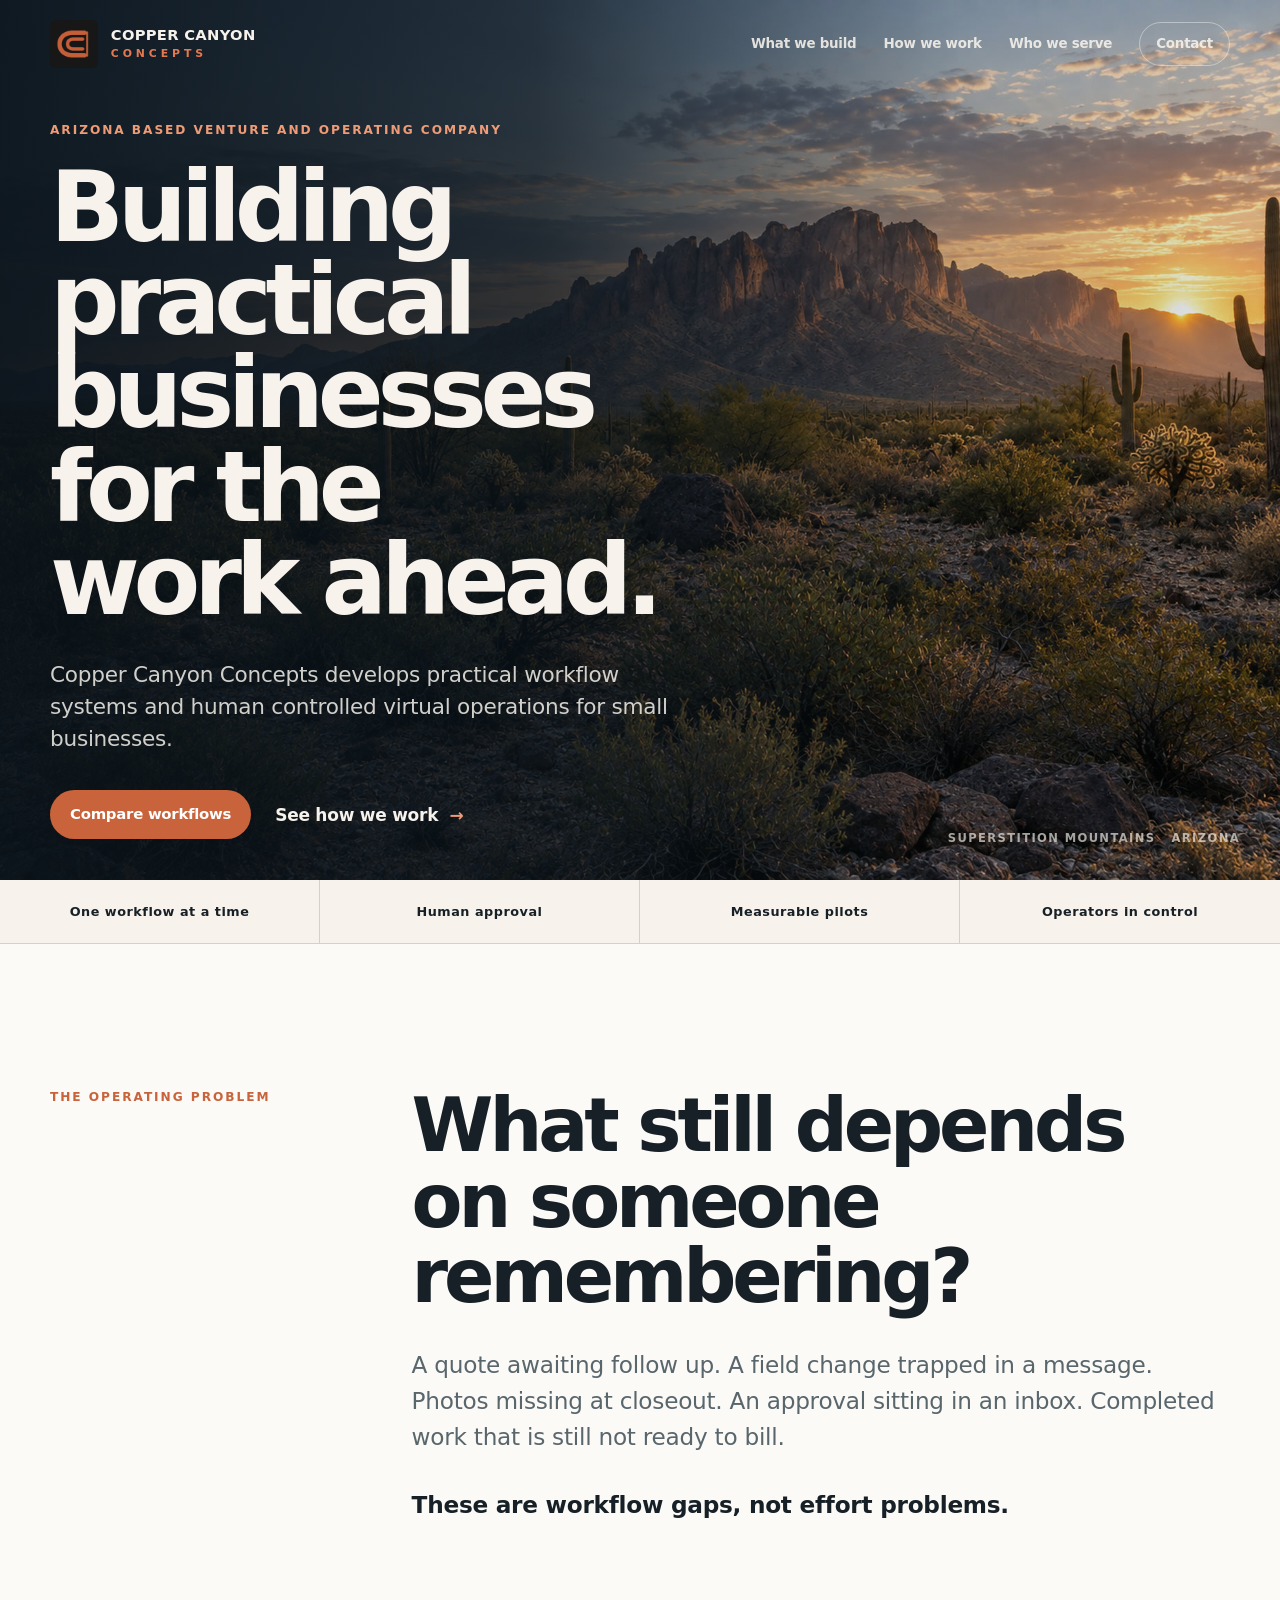
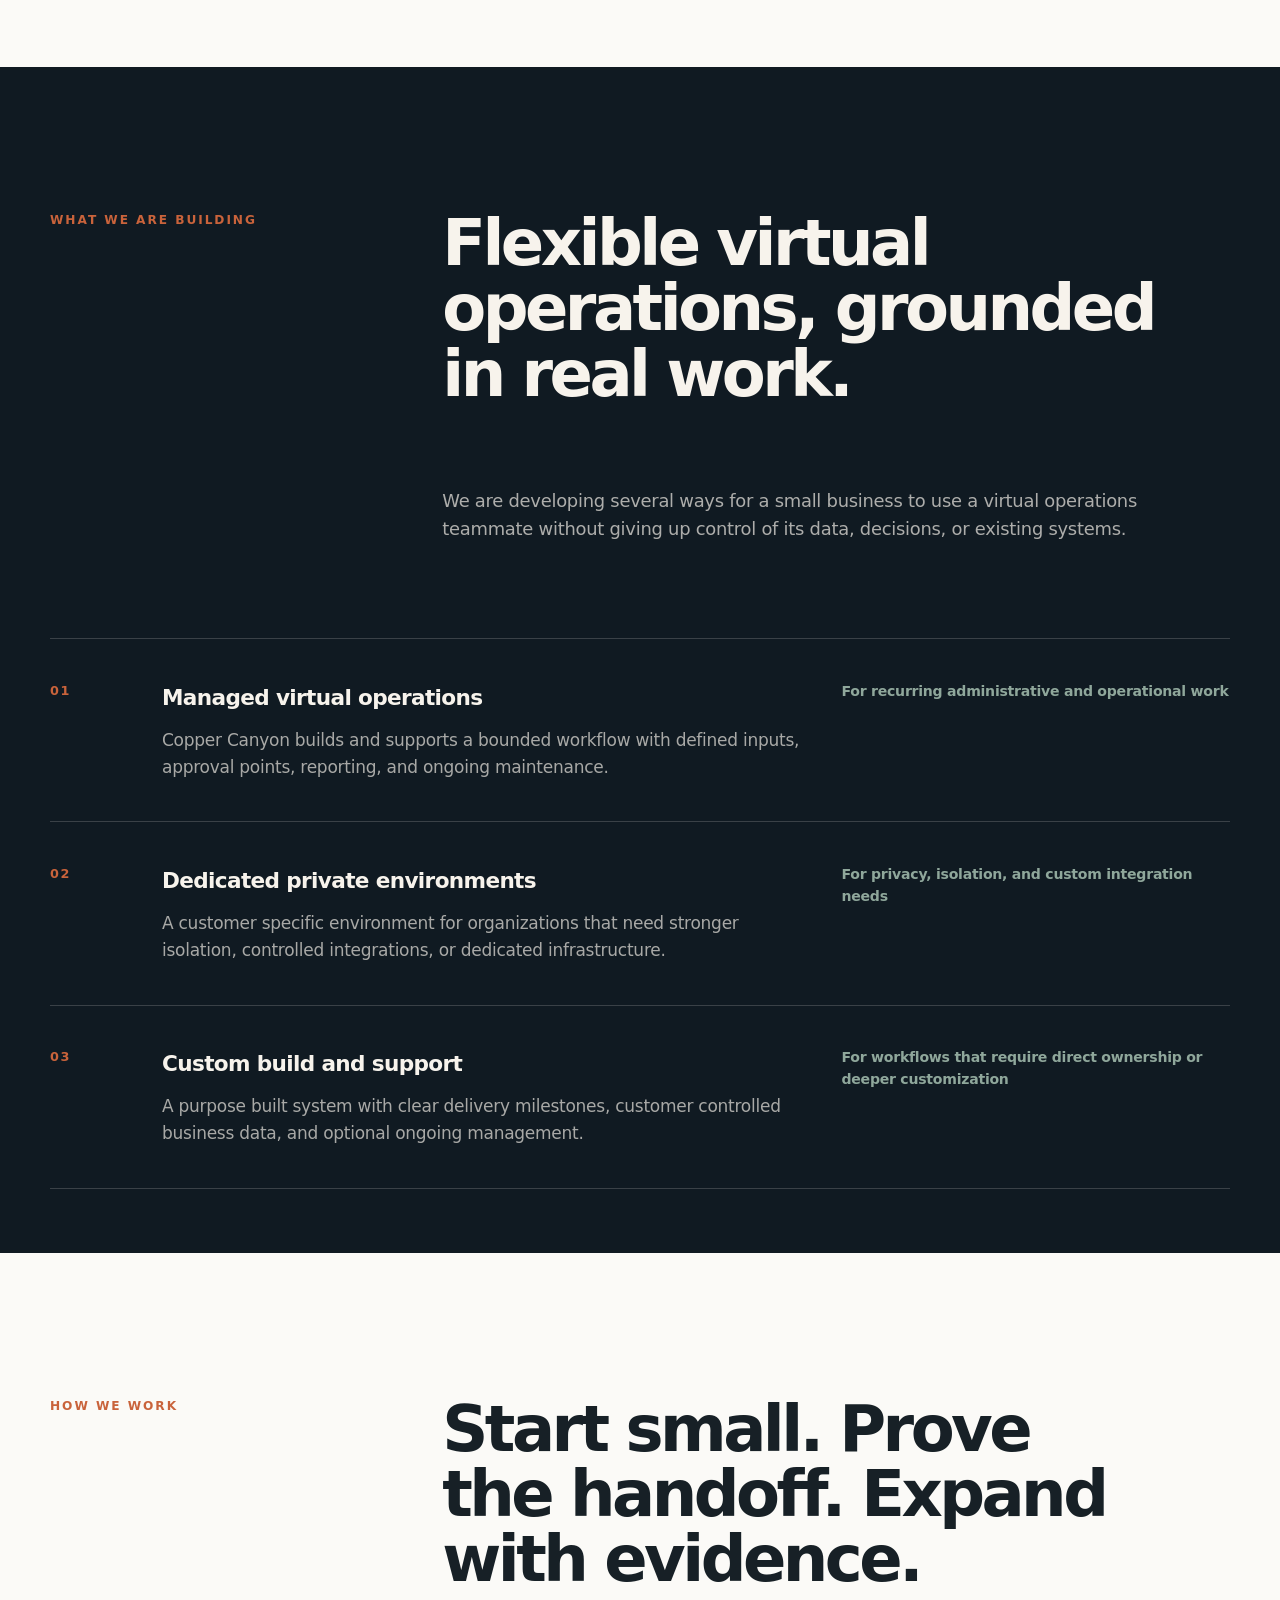
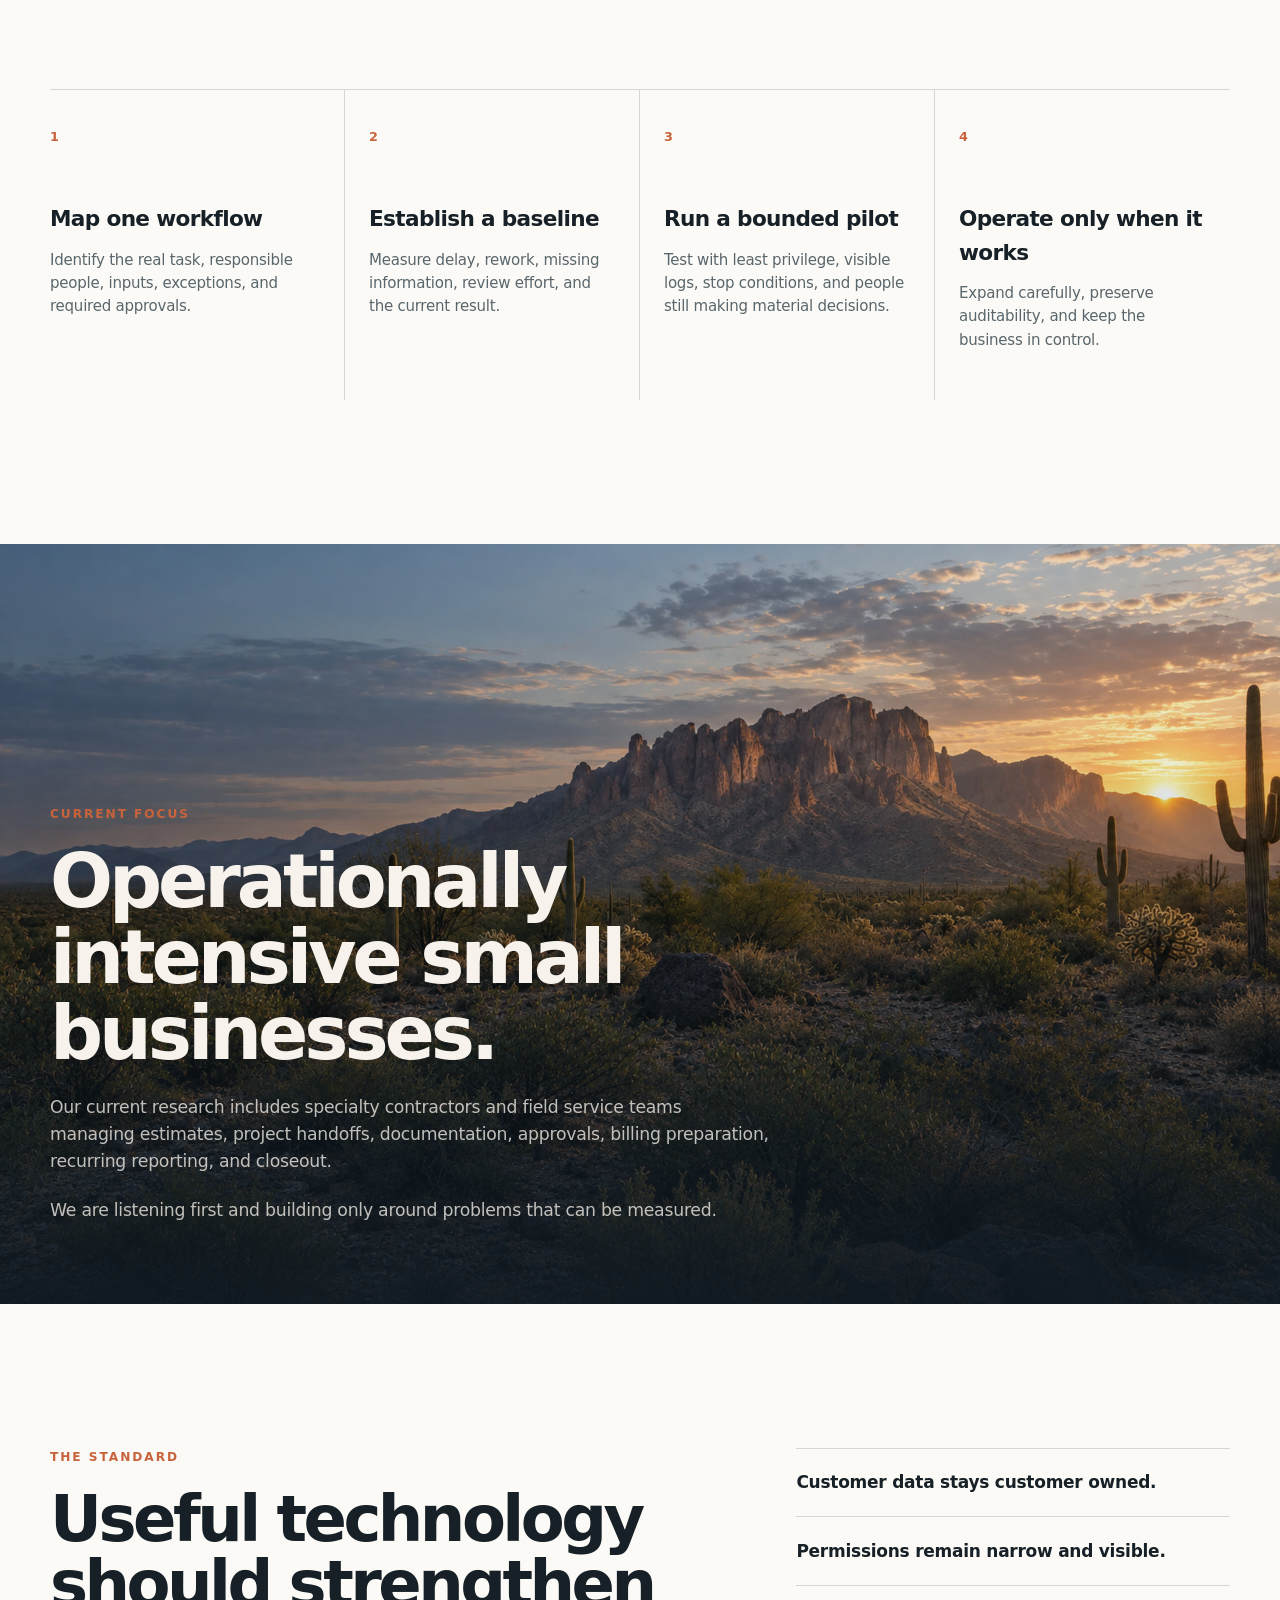
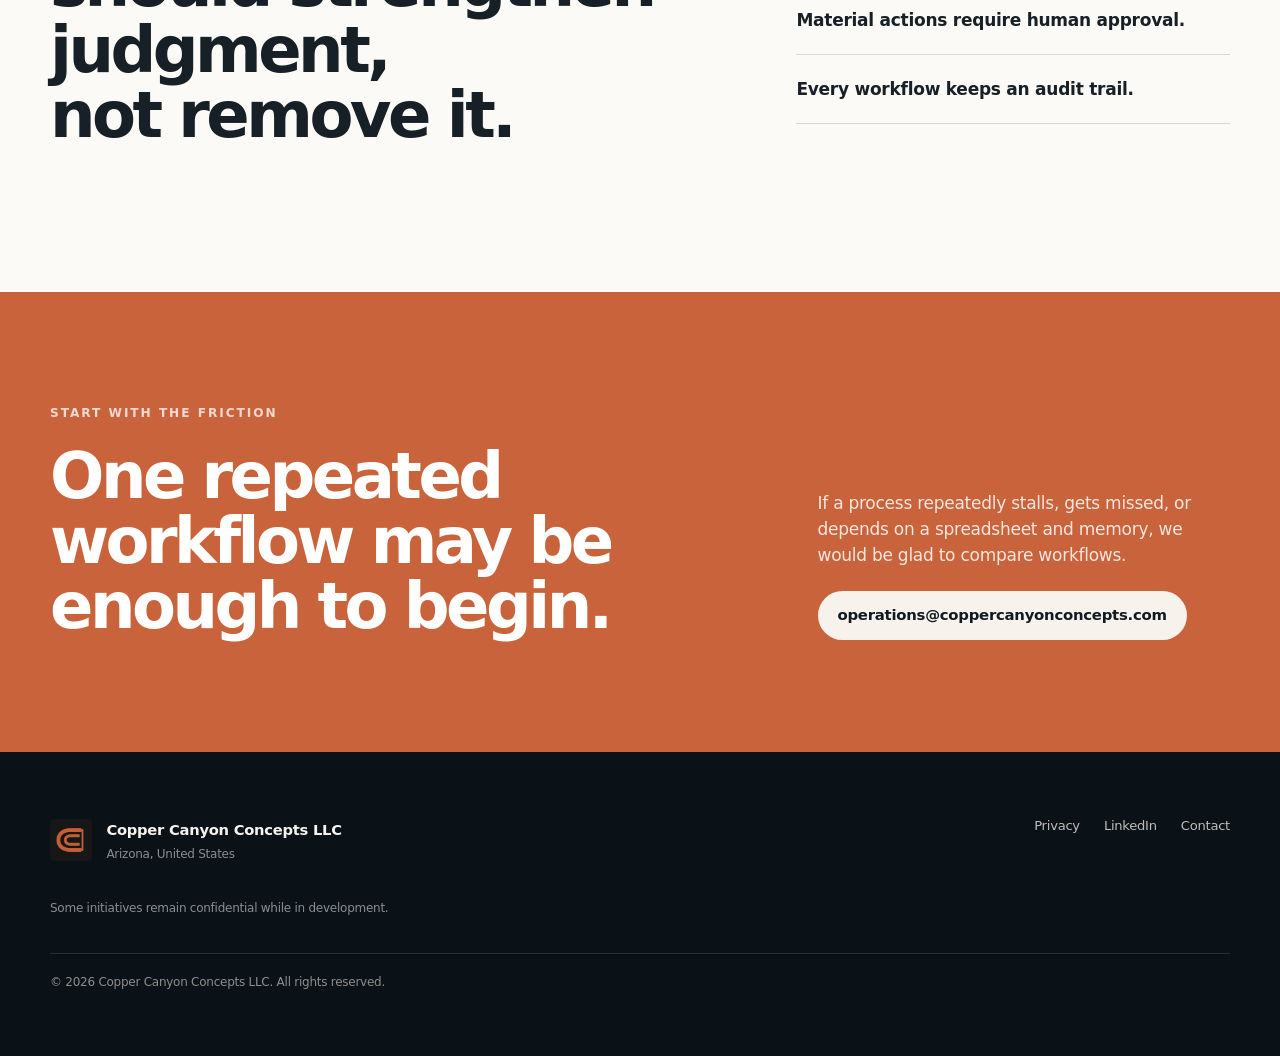
==== index.html @ c387ef4e "Launch Copper Canyon Concepts website" ====
<!doctype html>
<html lang="en">
<head>
  <meta charset="utf-8">
  <meta name="viewport" content="width=device-width, initial-scale=1">
  <meta name="description" content="Copper Canyon Concepts builds practical, human controlled workflow systems and virtual operations for small businesses.">
  <meta name="theme-color" content="#101a22">
  <meta property="og:title" content="Copper Canyon Concepts">
  <meta property="og:description" content="Building practical businesses for the work ahead.">
  <meta property="og:type" content="website">
  <meta property="og:url" content="https://coppercanyonconcepts.com">
  <meta property="og:image" content="https://coppercanyonconcepts.com/assets/superstition_sunrise.jpg">
  <title>Copper Canyon Concepts</title>
  <link rel="icon" href="assets/favicon.png" type="image/png">
  <link rel="stylesheet" href="styles.css">
</head>
<body>
  <a class="skip_link" href="#main">Skip to main content</a>

  <header class="site_header" aria-label="Primary navigation">
    <a class="brand" href="#top" aria-label="Copper Canyon Concepts home">
      <img src="assets/copper_canyon_mark.png" alt="" width="48" height="48">
      <span class="brand_words">
        <strong>Copper Canyon</strong>
        <span>Concepts</span>
      </span>
    </a>
    <nav class="nav_links" aria-label="Site navigation">
      <a href="#work">What we build</a>
      <a href="#method">How we work</a>
      <a href="#focus">Who we serve</a>
      <a class="nav_contact" href="mailto:operations@coppercanyonconcepts.com">Contact</a>
    </nav>
  </header>

  <main id="main">
    <section class="hero" id="top" aria-labelledby="hero_title">
      <div class="hero_media" role="img" aria-label="Sunrise over the Superstition Mountains in Arizona"></div>
      <div class="hero_scrim"></div>
      <div class="hero_content">
        <p class="eyebrow">Arizona based venture and operating company</p>
        <h1 id="hero_title">Building practical businesses for the work ahead.</h1>
        <p class="hero_intro">Copper Canyon Concepts develops practical workflow systems and human controlled virtual operations for small businesses.</p>
        <div class="hero_actions">
          <a class="button primary" href="mailto:operations@coppercanyonconcepts.com?subject=Compare%20workflows">Compare workflows</a>
          <a class="text_link" href="#method">See how we work <span aria-hidden="true">→</span></a>
        </div>
      </div>
      <div class="hero_location" aria-hidden="true">Superstition Mountains&nbsp;&nbsp; Arizona</div>
    </section>

    <section class="principles" aria-label="Operating principles">
      <p>One workflow at a time</p>
      <p>Human approval</p>
      <p>Measurable pilots</p>
      <p>Operators in control</p>
    </section>

    <section class="problem_section section_shell" aria-labelledby="problem_title">
      <div class="section_label">The operating problem</div>
      <div class="problem_copy">
        <h2 id="problem_title">What still depends on someone remembering?</h2>
        <p>A quote awaiting follow up. A field change trapped in a message. Photos missing at closeout. An approval sitting in an inbox. Completed work that is still not ready to bill.</p>
        <p class="emphasis">These are workflow gaps, not effort problems.</p>
      </div>
    </section>

    <section class="work_section" id="work" aria-labelledby="work_title">
      <div class="section_shell">
        <div class="section_intro dark_intro">
          <p class="section_label">What we are building</p>
          <h2 id="work_title">Flexible virtual operations, grounded in real work.</h2>
          <p>We are developing several ways for a small business to use a virtual operations teammate without giving up control of its data, decisions, or existing systems.</p>
        </div>

        <div class="service_rows">
          <article class="service_row">
            <div class="service_number">01</div>
            <div>
              <h3>Managed virtual operations</h3>
              <p>Copper Canyon builds and supports a bounded workflow with defined inputs, approval points, reporting, and ongoing maintenance.</p>
            </div>
            <p class="service_use">For recurring administrative and operational work</p>
          </article>

          <article class="service_row">
            <div class="service_number">02</div>
            <div>
              <h3>Dedicated private environments</h3>
              <p>A customer specific environment for organizations that need stronger isolation, controlled integrations, or dedicated infrastructure.</p>
            </div>
            <p class="service_use">For privacy, isolation, and custom integration needs</p>
          </article>

          <article class="service_row">
            <div class="service_number">03</div>
            <div>
              <h3>Custom build and support</h3>
              <p>A purpose built system with clear delivery milestones, customer controlled business data, and optional ongoing management.</p>
            </div>
            <p class="service_use">For workflows that require direct ownership or deeper customization</p>
          </article>
        </div>
      </div>
    </section>

    <section class="method_section section_shell" id="method" aria-labelledby="method_title">
      <div class="section_intro">
        <p class="section_label">How we work</p>
        <h2 id="method_title">Start small. Prove the handoff. Expand with evidence.</h2>
      </div>

      <ol class="method_steps">
        <li>
          <span class="step_number">1</span>
          <h3>Map one workflow</h3>
          <p>Identify the real task, responsible people, inputs, exceptions, and required approvals.</p>
        </li>
        <li>
          <span class="step_number">2</span>
          <h3>Establish a baseline</h3>
          <p>Measure delay, rework, missing information, review effort, and the current result.</p>
        </li>
        <li>
          <span class="step_number">3</span>
          <h3>Run a bounded pilot</h3>
          <p>Test with least privilege, visible logs, stop conditions, and people still making material decisions.</p>
        </li>
        <li>
          <span class="step_number">4</span>
          <h3>Operate only when it works</h3>
          <p>Expand carefully, preserve auditability, and keep the business in control.</p>
        </li>
      </ol>
    </section>

    <section class="focus_section" id="focus" aria-labelledby="focus_title">
      <div class="focus_image" role="img" aria-label="Sonoran Desert foreground and Superstition Mountains at sunrise"></div>
      <div class="focus_panel">
        <p class="section_label">Current focus</p>
        <h2 id="focus_title">Operationally intensive small businesses.</h2>
        <p>Our current research includes specialty contractors and field service teams managing estimates, project handoffs, documentation, approvals, billing preparation, recurring reporting, and closeout.</p>
        <p>We are listening first and building only around problems that can be measured.</p>
      </div>
    </section>

    <section class="control_section section_shell" aria-labelledby="control_title">
      <div class="control_statement">
        <p class="section_label">The standard</p>
        <h2 id="control_title">Useful technology should strengthen judgment, not remove it.</h2>
      </div>
      <div class="control_points">
        <p>Customer data stays customer owned.</p>
        <p>Permissions remain narrow and visible.</p>
        <p>Material actions require human approval.</p>
        <p>Every workflow keeps an audit trail.</p>
      </div>
    </section>

    <section class="contact_section" aria-labelledby="contact_title">
      <div>
        <p class="section_label">Start with the friction</p>
        <h2 id="contact_title">One repeated workflow may be enough to begin.</h2>
      </div>
      <div class="contact_action">
        <p>If a process repeatedly stalls, gets missed, or depends on a spreadsheet and memory, we would be glad to compare workflows.</p>
        <a class="button light" href="mailto:operations@coppercanyonconcepts.com?subject=Compare%20workflows">operations@coppercanyonconcepts.com</a>
      </div>
    </section>
  </main>

  <footer class="site_footer">
    <div class="footer_brand">
      <img src="assets/copper_canyon_mark.png" alt="" width="42" height="42">
      <div>
        <strong>Copper Canyon Concepts LLC</strong>
        <p>Arizona, United States</p>
      </div>
    </div>
    <div class="footer_links">
      <a href="privacy.html">Privacy</a>
      <a href="https://www.linkedin.com/company/copper-canyon-concepts/" rel="noopener noreferrer">LinkedIn</a>
      <a href="mailto:operations@coppercanyonconcepts.com">Contact</a>
    </div>
    <p class="footer_note">Some initiatives remain confidential while in development.</p>
    <p class="copyright">© 2026 Copper Canyon Concepts LLC. All rights reserved.</p>
  </footer>
</body>
</html>
---- styles.css ----
:root {
  --basalt: #101a22;
  --basalt_soft: #182a34;
  --copper: #c9633b;
  --copper_dark: #a94f2f;
  --sage: #8fa79b;
  --sand: #e8d8c3;
  --warm_white: #f7f3ec;
  --paper: #fbfaf7;
  --ink: #172026;
  --muted: #59666c;
  --line: rgba(23, 32, 38, 0.16);
  --max: 1180px;
  --shadow: 0 18px 45px rgba(9, 18, 24, 0.16);
}

* {
  box-sizing: border-box;
}

html {
  scroll-behavior: smooth;
  color-scheme: light;
}

body {
  margin: 0;
  background: var(--paper);
  color: var(--ink);
  font-family: system-ui, -apple-system, BlinkMacSystemFont, "Segoe UI", sans-serif;
  font-size: 17px;
  line-height: 1.55;
  letter-spacing: -0.015em;
}

img {
  display: block;
  max-width: 100%;
}

a {
  color: inherit;
}

.skip_link {
  position: fixed;
  left: 1rem;
  top: 1rem;
  z-index: 100;
  transform: translateY(-180%);
  background: var(--warm_white);
  color: var(--basalt);
  padding: 0.75rem 1rem;
  border-radius: 0.35rem;
}

.skip_link:focus {
  transform: translateY(0);
}

.site_header {
  position: absolute;
  inset: 0 0 auto;
  z-index: 20;
  display: flex;
  align-items: center;
  justify-content: space-between;
  width: min(calc(100% - 3rem), var(--max));
  margin: 0 auto;
  padding: 1.25rem 0;
  color: var(--warm_white);
}

.brand {
  display: inline-flex;
  align-items: center;
  gap: 0.8rem;
  text-decoration: none;
}

.brand img {
  width: 48px;
  height: 48px;
  border-radius: 0.35rem;
}

.brand_words {
  display: grid;
  line-height: 1;
  text-transform: uppercase;
}

.brand_words strong {
  font-size: 0.92rem;
  letter-spacing: 0.02em;
}

.brand_words span {
  margin-top: 0.34rem;
  color: #e37950;
  font-size: 0.68rem;
  font-weight: 700;
  letter-spacing: 0.36em;
}

.nav_links {
  display: flex;
  align-items: center;
  gap: 1.7rem;
  font-size: 0.84rem;
  font-weight: 600;
}

.nav_links a {
  text-decoration: none;
  opacity: 0.88;
}

.nav_links a:hover,
.nav_links a:focus-visible {
  opacity: 1;
}

.nav_contact {
  padding: 0.65rem 1rem;
  border: 1px solid rgba(255, 255, 255, 0.45);
  border-radius: 999px;
}

.hero {
  position: relative;
  min-height: min(880px, 100svh);
  display: flex;
  align-items: center;
  overflow: hidden;
  color: var(--warm_white);
  background: var(--basalt);
}

.hero_media,
.focus_image {
  position: absolute;
  inset: 0;
  background-image: url("assets/superstition_sunrise.jpg");
  background-size: cover;
  background-position: center center;
}

.hero_scrim {
  position: absolute;
  inset: 0;
  background: linear-gradient(90deg, rgba(10, 19, 26, 0.92) 0%, rgba(10, 19, 26, 0.74) 42%, rgba(10, 19, 26, 0.18) 75%, rgba(10, 19, 26, 0.12) 100%);
}

.hero_content {
  position: relative;
  z-index: 2;
  width: min(calc(100% - 3rem), var(--max));
  margin: 5rem auto 0;
}

.eyebrow,
.section_label {
  margin: 0 0 1.3rem;
  color: var(--copper);
  font-size: 0.76rem;
  font-weight: 800;
  letter-spacing: 0.16em;
  text-transform: uppercase;
}

.hero .eyebrow {
  color: #ef9b76;
}

.hero h1 {
  max-width: 760px;
  margin: 0;
  font-size: clamp(3.25rem, 7.6vw, 6.5rem);
  font-weight: 650;
  letter-spacing: -0.065em;
  line-height: 0.96;
  text-wrap: balance;
}

.hero_intro {
  max-width: 650px;
  margin: 2rem 0 0;
  color: rgba(247, 243, 236, 0.84);
  font-size: clamp(1.1rem, 2vw, 1.35rem);
  line-height: 1.48;
}

.hero_actions {
  display: flex;
  align-items: center;
  gap: 1.5rem;
  margin-top: 2.2rem;
}

.button {
  display: inline-flex;
  align-items: center;
  justify-content: center;
  min-height: 48px;
  padding: 0.8rem 1.25rem;
  border-radius: 999px;
  text-decoration: none;
  font-size: 0.93rem;
  font-weight: 750;
  transition: transform 160ms ease, background 160ms ease;
}

.button:hover {
  transform: translateY(-2px);
}

.button.primary {
  background: var(--copper);
  color: #fff;
}

.button.primary:hover {
  background: #db7049;
}

.text_link {
  color: var(--warm_white);
  font-weight: 700;
  text-decoration: none;
}

.text_link span {
  display: inline-block;
  margin-left: 0.35rem;
  color: #ef9b76;
}

.hero_location {
  position: absolute;
  right: 2.5rem;
  bottom: 2rem;
  z-index: 2;
  color: rgba(247, 243, 236, 0.66);
  font-size: 0.72rem;
  font-weight: 650;
  letter-spacing: 0.12em;
  text-transform: uppercase;
}

.principles {
  display: grid;
  grid-template-columns: repeat(4, 1fr);
  background: var(--warm_white);
  border-bottom: 1px solid var(--line);
}

.principles p {
  margin: 0;
  padding: 1.35rem 1rem;
  border-right: 1px solid var(--line);
  text-align: center;
  font-size: 0.8rem;
  font-weight: 750;
  letter-spacing: 0.04em;
}

.principles p:last-child {
  border-right: 0;
}

.section_shell {
  width: min(calc(100% - 3rem), var(--max));
  margin: 0 auto;
}

.problem_section {
  display: grid;
  grid-template-columns: 0.8fr 2.2fr;
  gap: 4rem;
  padding-top: 9rem;
  padding-bottom: 9rem;
}

.problem_copy h2,
.section_intro h2,
.focus_panel h2,
.control_statement h2,
.contact_section h2,
.legal_main h1 {
  margin: 0;
  font-size: clamp(2.4rem, 5.8vw, 5.1rem);
  font-weight: 650;
  letter-spacing: -0.055em;
  line-height: 1.02;
  text-wrap: balance;
}

.problem_copy > p {
  max-width: 820px;
  margin: 2rem 0 0;
  color: var(--muted);
  font-size: clamp(1.1rem, 2vw, 1.45rem);
}

.problem_copy .emphasis {
  color: var(--ink);
  font-weight: 750;
}

.work_section {
  padding: 9rem 0 4rem;
  background: var(--basalt);
  color: var(--warm_white);
}

.section_intro {
  display: grid;
  grid-template-columns: 0.75fr 1.8fr;
  gap: 4rem;
  align-items: start;
}

.section_intro h2 {
  font-size: clamp(2.5rem, 5vw, 4.4rem);
}

.dark_intro > p:last-child {
  grid-column: 2;
  max-width: 720px;
  margin: 1rem 0 0;
  color: rgba(247, 243, 236, 0.68);
  font-size: 1.12rem;
}

.service_rows {
  margin-top: 6rem;
  border-top: 1px solid rgba(247, 243, 236, 0.18);
}

.service_row {
  display: grid;
  grid-template-columns: 80px minmax(0, 1fr) minmax(220px, 0.6fr);
  gap: 2rem;
  align-items: start;
  padding: 2.6rem 0;
  border-bottom: 1px solid rgba(247, 243, 236, 0.18);
}

.service_number,
.step_number {
  color: var(--copper);
  font-size: 0.8rem;
  font-weight: 800;
  letter-spacing: 0.12em;
}

.service_row h3,
.method_steps h3 {
  margin: 0;
  font-size: 1.35rem;
  letter-spacing: -0.03em;
}

.service_row div p,
.method_steps p {
  max-width: 640px;
  margin: 0.8rem 0 0;
  color: rgba(247, 243, 236, 0.66);
}

.service_use {
  margin: 0;
  color: var(--sage);
  font-size: 0.88rem;
  font-weight: 700;
}

.method_section {
  padding-top: 9rem;
  padding-bottom: 9rem;
}

.method_steps {
  display: grid;
  grid-template-columns: repeat(4, 1fr);
  gap: 0;
  margin: 6rem 0 0;
  padding: 0;
  list-style: none;
  border-top: 1px solid var(--line);
}

.method_steps li {
  position: relative;
  min-height: 310px;
  padding: 2rem 1.5rem 2rem 0;
  border-right: 1px solid var(--line);
}

.method_steps li:not(:first-child) {
  padding-left: 1.5rem;
}

.method_steps li:last-child {
  border-right: 0;
}

.method_steps h3 {
  margin-top: 3.4rem;
}

.method_steps p {
  color: var(--muted);
  font-size: 0.94rem;
}

.focus_section {
  position: relative;
  min-height: 760px;
  display: flex;
  align-items: end;
  overflow: hidden;
  background: var(--basalt);
}

.focus_image {
  background-position: center 54%;
}

.focus_image::after {
  content: "";
  position: absolute;
  inset: 0;
  background: linear-gradient(180deg, rgba(16, 26, 34, 0.08) 30%, rgba(16, 26, 34, 0.92) 100%);
}

.focus_panel {
  position: relative;
  z-index: 2;
  width: min(calc(100% - 3rem), var(--max));
  margin: 0 auto;
  padding: 0 0 5rem;
  color: var(--warm_white);
}

.focus_panel h2 {
  max-width: 780px;
}

.focus_panel > p:not(.section_label) {
  max-width: 720px;
  margin: 1.4rem 0 0;
  color: rgba(247, 243, 236, 0.76);
  font-size: 1.08rem;
}

.control_section {
  display: grid;
  grid-template-columns: 1.5fr 1fr;
  gap: 6rem;
  padding-top: 9rem;
  padding-bottom: 9rem;
}

.control_statement h2 {
  font-size: clamp(2.5rem, 5vw, 4.6rem);
}

.control_points {
  border-top: 1px solid var(--line);
}

.control_points p {
  margin: 0;
  padding: 1.3rem 0;
  border-bottom: 1px solid var(--line);
  font-weight: 700;
}

.contact_section {
  display: grid;
  grid-template-columns: 1.25fr 0.75fr;
  gap: 5rem;
  padding: 7rem max(1.5rem, calc((100% - var(--max)) / 2));
  background: var(--copper);
  color: #fff;
}

.contact_section .section_label {
  color: rgba(255, 255, 255, 0.76);
}

.contact_section h2 {
  font-size: clamp(2.4rem, 5vw, 4.6rem);
}

.contact_action {
  align-self: end;
}

.contact_action p {
  margin: 0 0 1.4rem;
  color: rgba(255, 255, 255, 0.84);
}

.button.light {
  max-width: 100%;
  background: var(--warm_white);
  color: var(--basalt);
  overflow-wrap: anywhere;
}

.site_footer {
  display: grid;
  grid-template-columns: 1.25fr 1fr;
  gap: 2rem;
  align-items: start;
  padding: 4rem max(1.5rem, calc((100% - var(--max)) / 2));
  background: #0a1218;
  color: var(--warm_white);
}

.footer_brand {
  display: flex;
  align-items: center;
  gap: 0.9rem;
}

.footer_brand img {
  border-radius: 0.25rem;
}

.footer_brand strong {
  font-size: 0.92rem;
}

.footer_brand p,
.footer_note,
.copyright {
  margin: 0.2rem 0 0;
  color: rgba(247, 243, 236, 0.55);
  font-size: 0.75rem;
}

.footer_links {
  display: flex;
  justify-content: end;
  gap: 1.5rem;
}

.footer_links a {
  color: rgba(247, 243, 236, 0.76);
  font-size: 0.82rem;
  text-decoration: none;
}

.footer_links a:hover,
.footer_links a:focus-visible {
  color: var(--warm_white);
}

.footer_note,
.copyright {
  grid-column: 1 / -1;
}

.copyright {
  padding-top: 1.2rem;
  border-top: 1px solid rgba(247, 243, 236, 0.12);
}

.legal_page {
  background: var(--paper);
}

.legal_header {
  position: relative;
  width: 100%;
  max-width: none;
  margin: 0;
  padding: 1.25rem max(1rem, calc((100% - var(--max)) / 2));
  color: var(--warm_white);
  background: var(--basalt);
}

.legal_header::before {
  display: none;
}

.legal_main {
  width: min(calc(100% - 3rem), 820px);
  margin: 0 auto;
  padding: 8rem 0;
}

.legal_eyebrow {
  color: var(--copper);
}

.legal_main h1 {
  font-size: clamp(3rem, 7vw, 5.8rem);
}

.legal_updated {
  margin: 1.4rem 0 5rem;
  color: var(--muted);
}

.legal_main section {
  padding: 2.2rem 0;
  border-top: 1px solid var(--line);
}

.legal_main h2 {
  margin: 0;
  font-size: 1.35rem;
  letter-spacing: -0.03em;
}

.legal_main section p {
  margin: 1rem 0 0;
  color: var(--muted);
}

.legal_main section a {
  color: var(--copper_dark);
  font-weight: 700;
}

.legal_footer {
  grid-template-columns: 1.25fr 1fr;
}

:focus-visible {
  outline: 3px solid #ef9b76;
  outline-offset: 4px;
}

@media (max-width: 900px) {
  .nav_links a:not(.nav_contact) {
    display: none;
  }

  .problem_section,
  .section_intro,
  .control_section,
  .contact_section {
    grid-template-columns: 1fr;
    gap: 2rem;
  }

  .dark_intro > p:last-child {
    grid-column: 1;
  }

  .service_row {
    grid-template-columns: 54px 1fr;
  }

  .service_use {
    grid-column: 2;
  }

  .method_steps {
    grid-template-columns: 1fr 1fr;
  }

  .method_steps li:nth-child(2) {
    border-right: 0;
  }

  .method_steps li:nth-child(n + 3) {
    border-top: 1px solid var(--line);
  }

  .site_footer,
  .legal_footer {
    grid-template-columns: 1fr;
  }

  .footer_links {
    justify-content: start;
  }
}

@media (max-width: 620px) {
  body {
    font-size: 16px;
  }

  .site_header {
    width: min(calc(100% - 2rem), var(--max));
  }

  .brand_words strong {
    font-size: 0.78rem;
  }

  .brand_words span {
    font-size: 0.58rem;
  }

  .hero {
    min-height: 780px;
    align-items: end;
  }

  .hero_media {
    background-position: 62% center;
  }

  .hero_scrim {
    background: linear-gradient(180deg, rgba(10, 19, 26, 0.2) 5%, rgba(10, 19, 26, 0.96) 72%);
  }

  .hero_content {
    width: min(calc(100% - 2rem), var(--max));
    margin: 0 auto 5rem;
  }

  .hero h1 {
    font-size: clamp(3rem, 15vw, 4.45rem);
  }

  .hero_actions {
    align-items: flex-start;
    flex-direction: column;
    gap: 1rem;
  }

  .hero_location {
    display: none;
  }

  .principles {
    grid-template-columns: 1fr 1fr;
  }

  .principles p:nth-child(2) {
    border-right: 0;
  }

  .principles p:nth-child(n + 3) {
    border-top: 1px solid var(--line);
  }

  .section_shell {
    width: min(calc(100% - 2rem), var(--max));
  }

  .problem_section,
  .work_section,
  .method_section,
  .control_section {
    padding-top: 6rem;
    padding-bottom: 6rem;
  }

  .service_rows {
    margin-top: 4rem;
  }

  .service_row {
    grid-template-columns: 1fr;
    gap: 0.9rem;
  }

  .service_use {
    grid-column: 1;
  }

  .method_steps {
    grid-template-columns: 1fr;
    margin-top: 4rem;
  }

  .method_steps li,
  .method_steps li:not(:first-child) {
    min-height: 0;
    padding: 2rem 0;
    border-right: 0;
    border-top: 1px solid var(--line);
  }

  .method_steps h3 {
    margin-top: 1.6rem;
  }

  .focus_section {
    min-height: 720px;
  }

  .focus_image {
    background-position: 61% center;
  }

  .focus_panel {
    width: min(calc(100% - 2rem), var(--max));
  }

  .contact_section {
    padding: 5rem 1rem;
  }

  .button.light {
    width: 100%;
    font-size: 0.82rem;
  }

  .site_footer {
    padding: 3rem 1rem;
  }

  .footer_links {
    flex-wrap: wrap;
  }

  .legal_main {
    width: min(calc(100% - 2rem), 820px);
    padding: 6rem 0;
  }
}

@media (prefers-reduced-motion: reduce) {
  html {
    scroll-behavior: auto;
  }

  *,
  *::before,
  *::after {
    transition-duration: 0.01ms !important;
  }
}
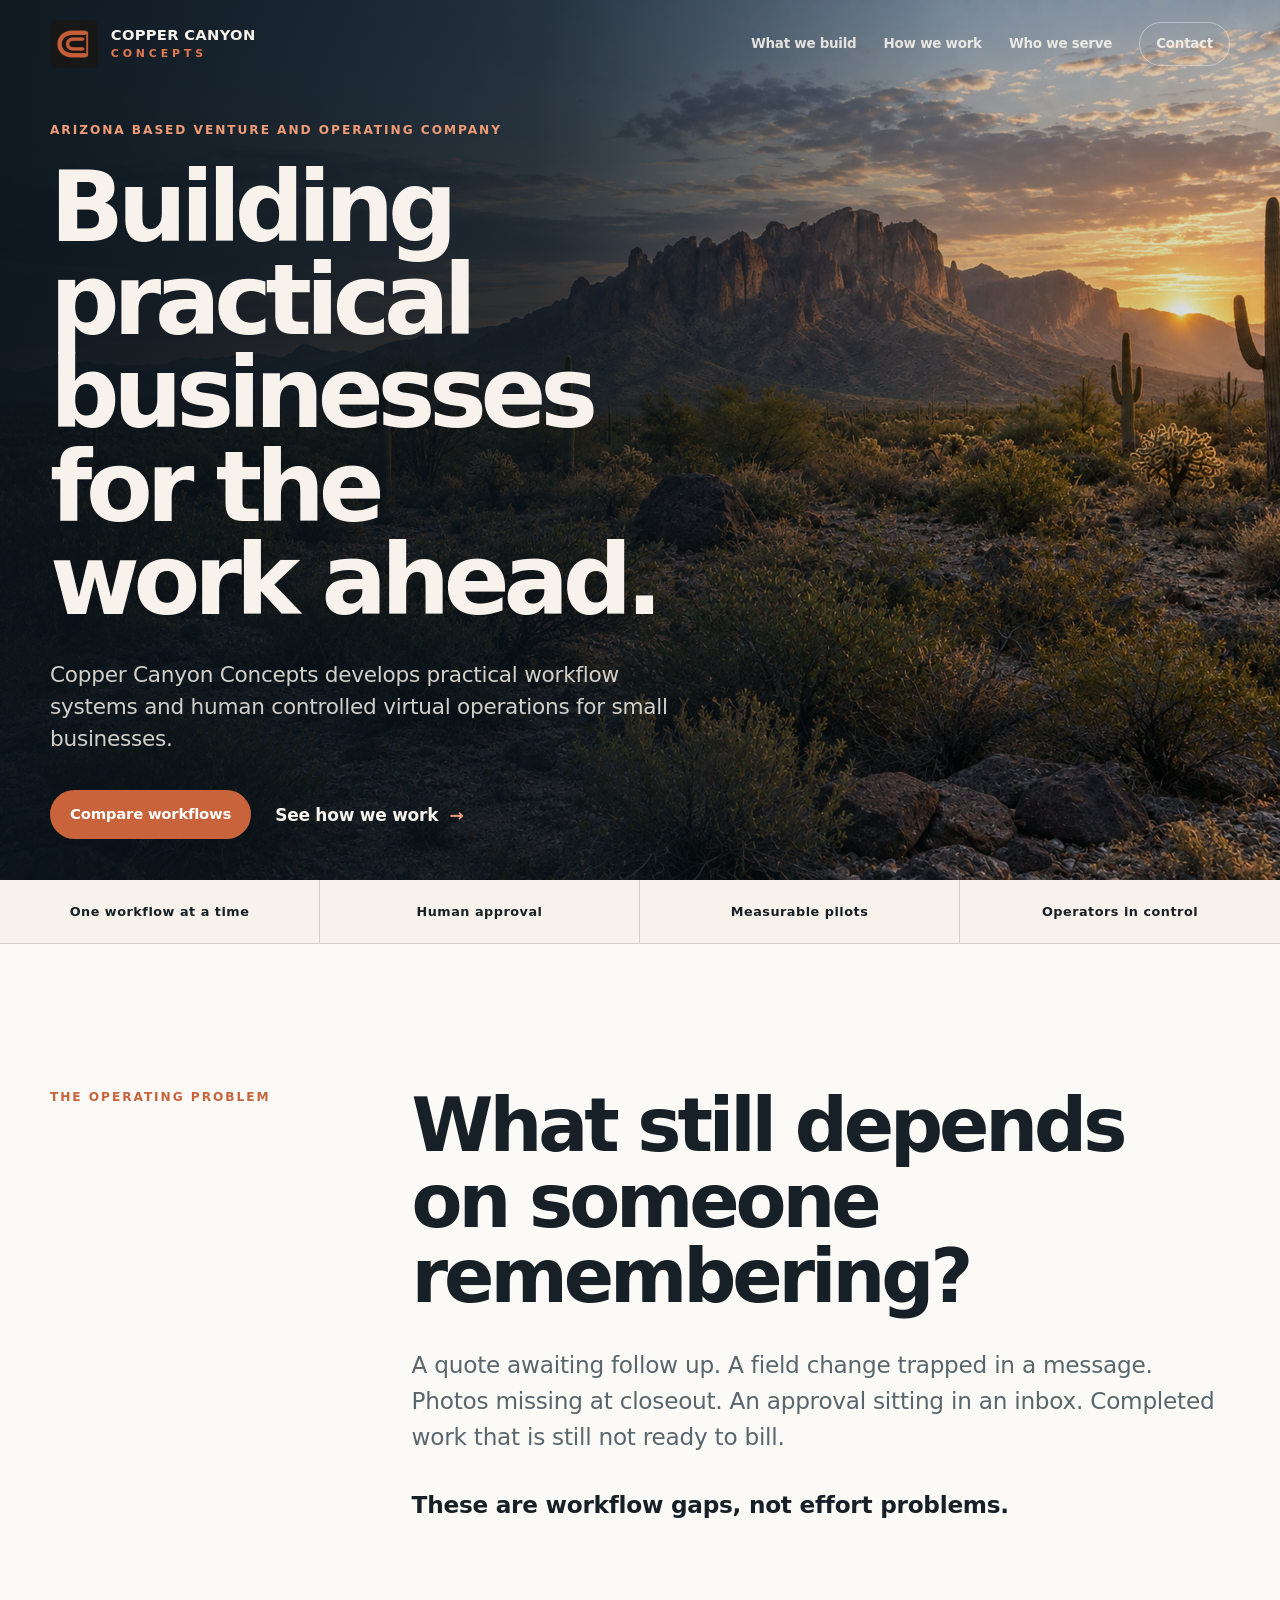
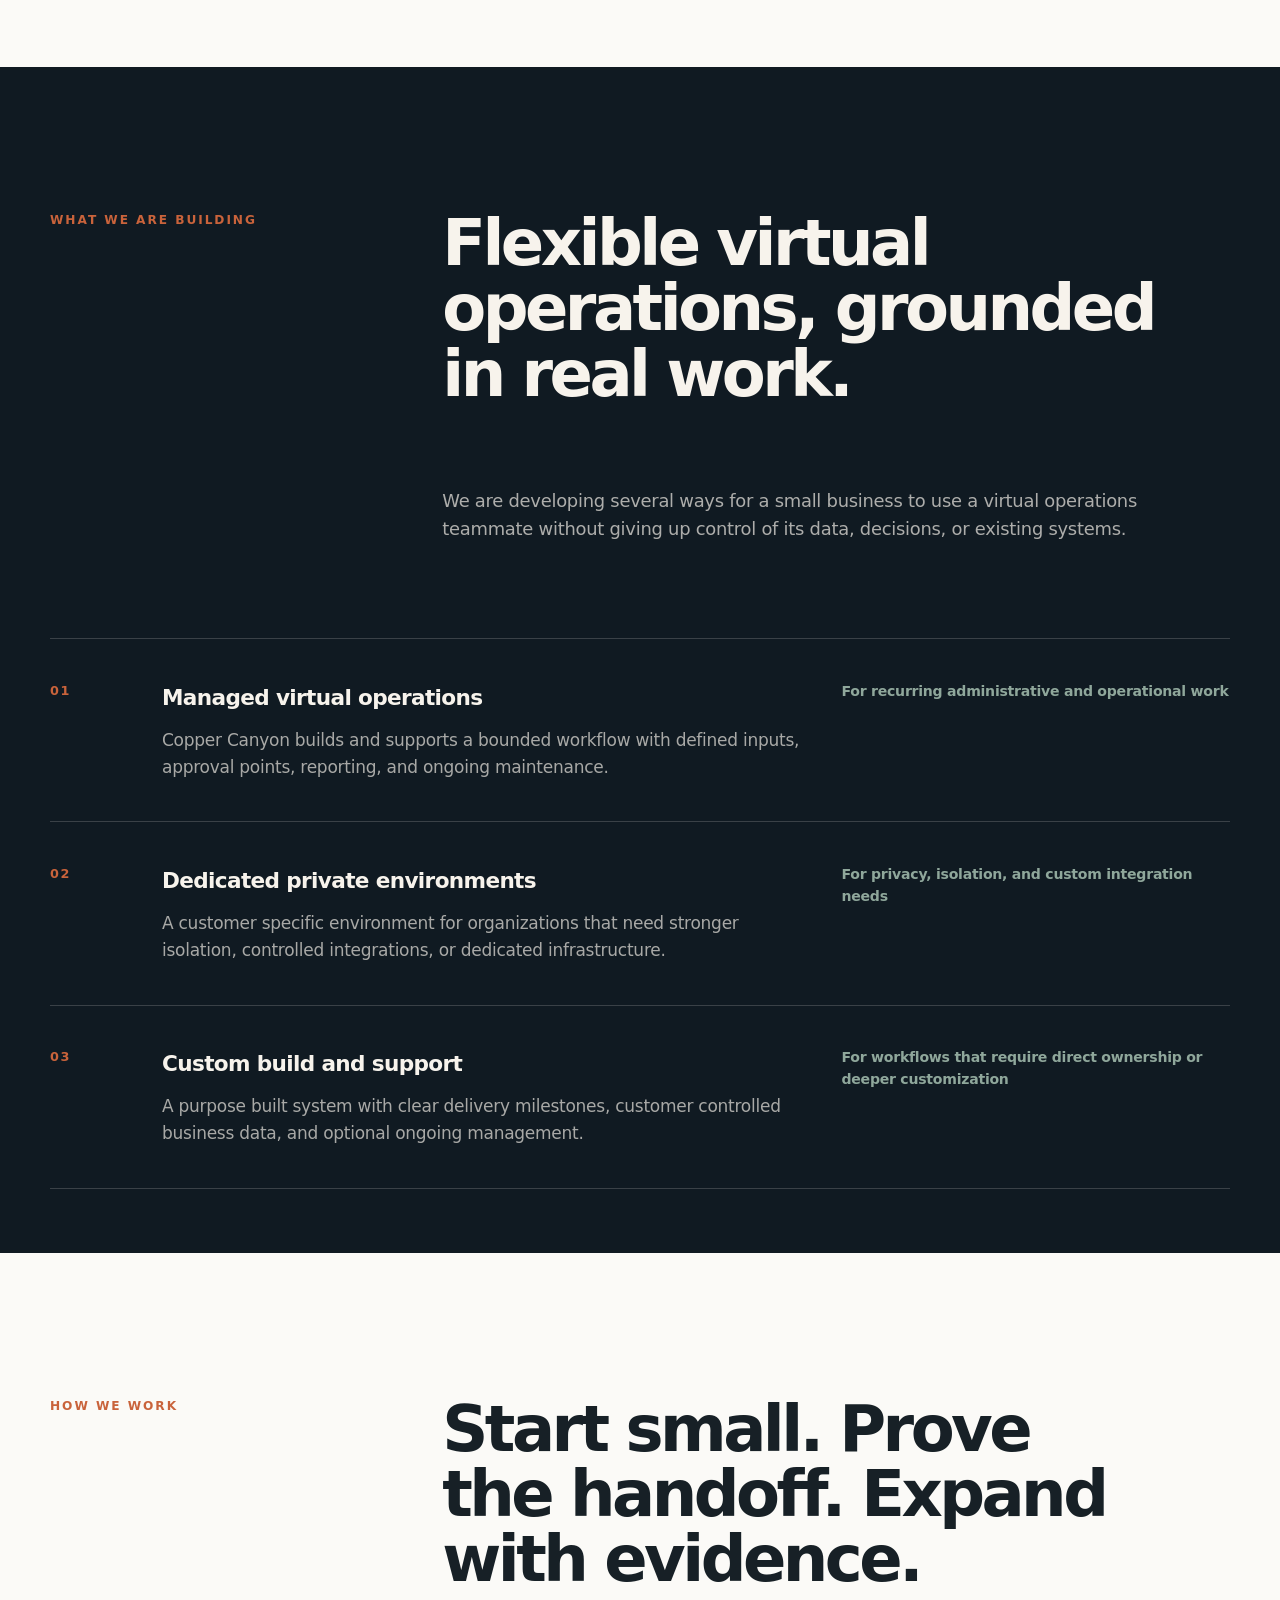
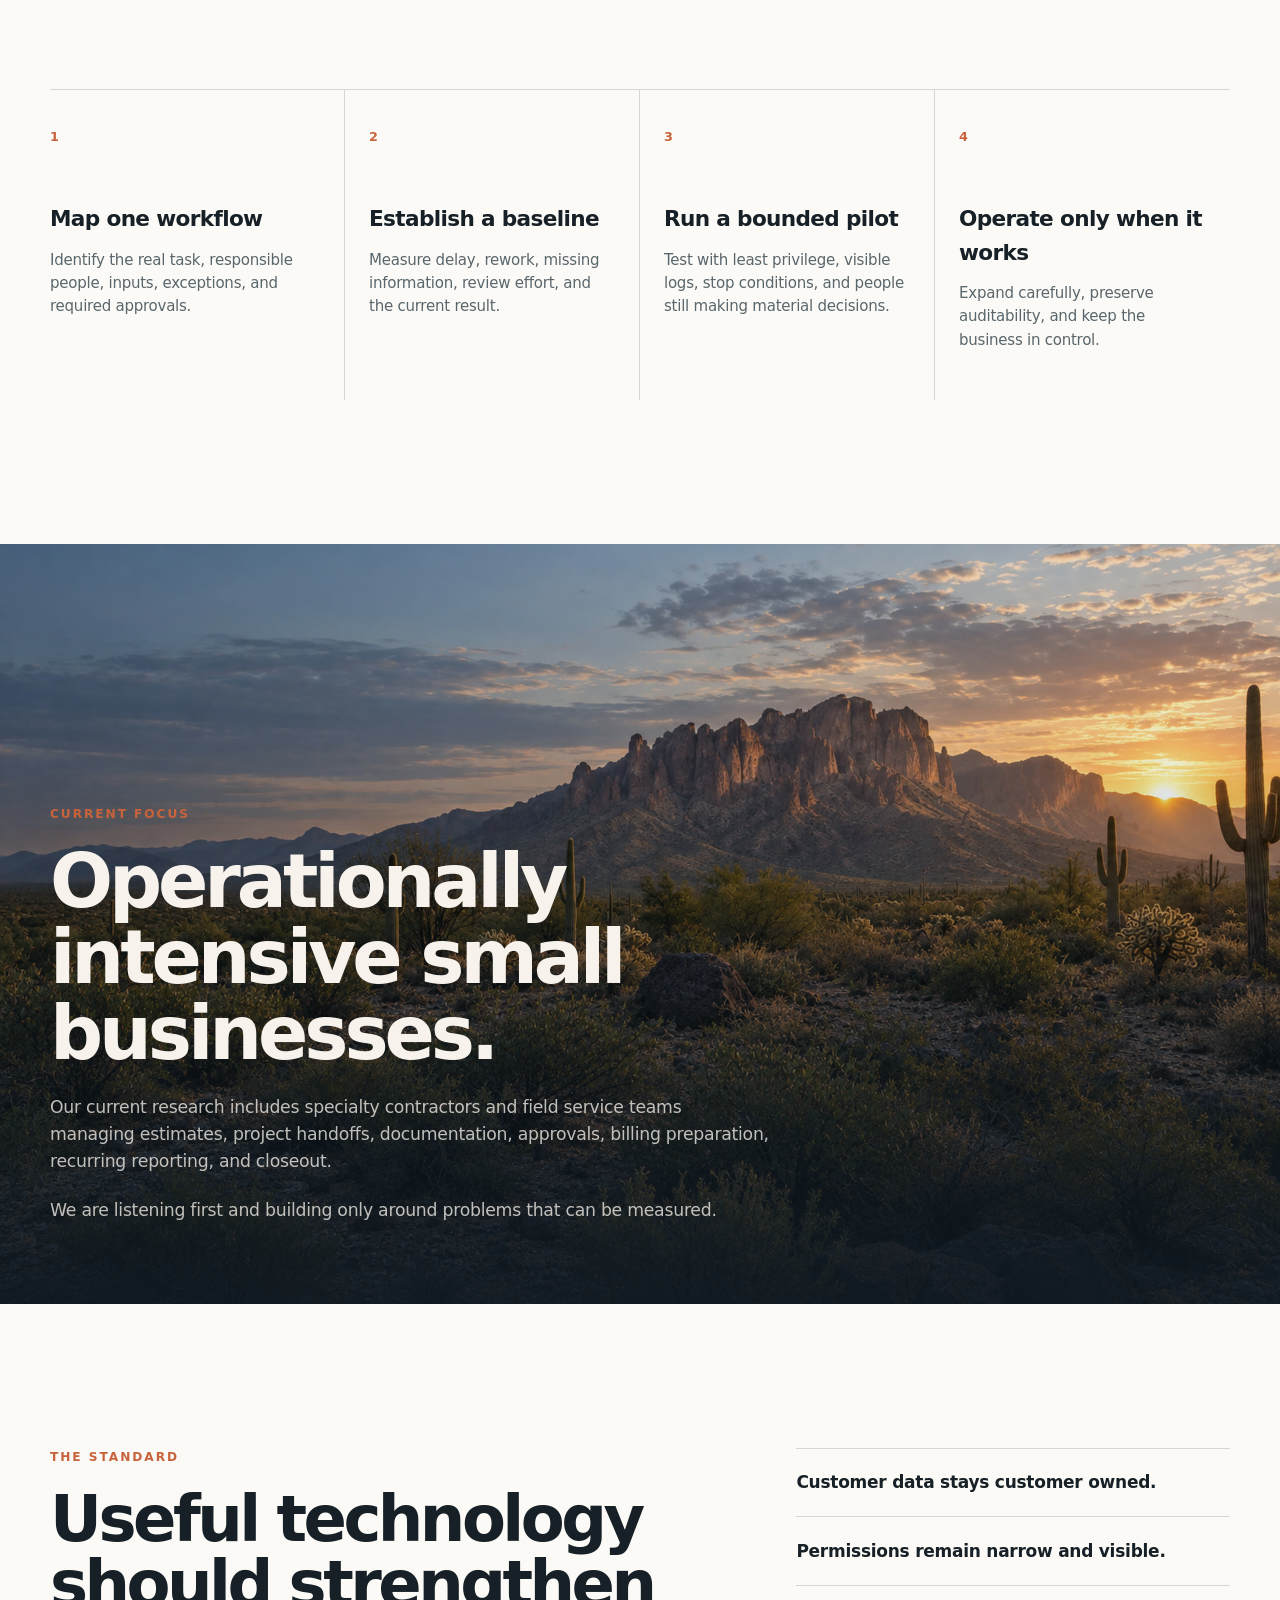
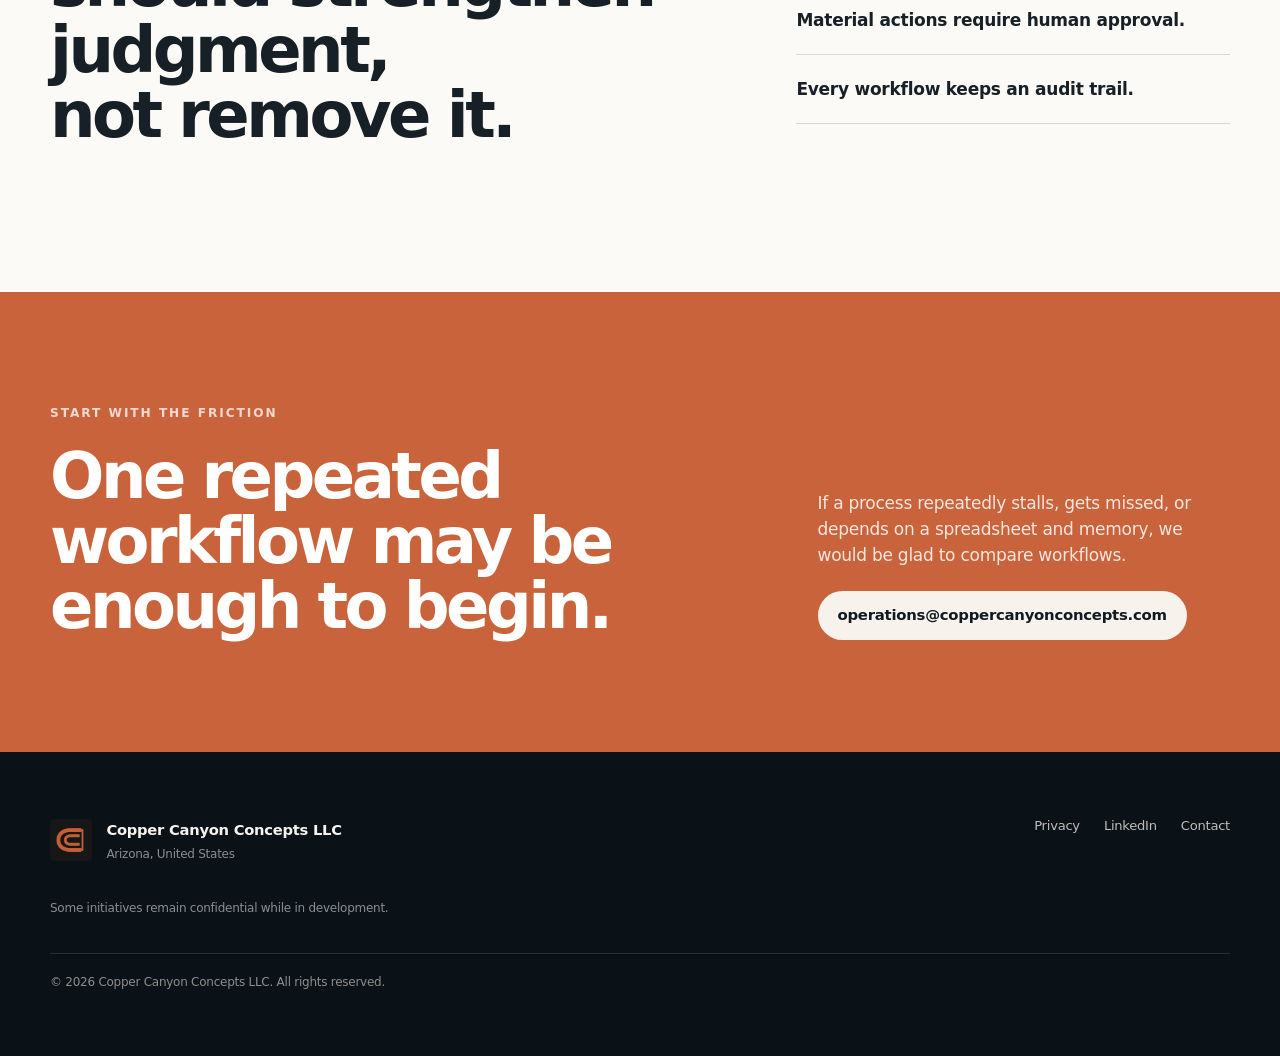
==== commit ea0c9f45: "Remove hero location label" ====
--- a/index.html
+++ b/index.html
@@ -46,7 +46,6 @@
           <a class="text_link" href="#method">See how we work <span aria-hidden="true">→</span></a>
         </div>
       </div>
-      <div class="hero_location" aria-hidden="true">Superstition Mountains&nbsp;&nbsp; Arizona</div>
     </section>
 
     <section class="principles" aria-label="Operating principles">
--- a/styles.css
+++ b/styles.css
@@ -236,18 +236,6 @@
   color: #ef9b76;
 }
 
-.hero_location {
-  position: absolute;
-  right: 2.5rem;
-  bottom: 2rem;
-  z-index: 2;
-  color: rgba(247, 243, 236, 0.66);
-  font-size: 0.72rem;
-  font-weight: 650;
-  letter-spacing: 0.12em;
-  text-transform: uppercase;
-}
-
 .principles {
   display: grid;
   grid-template-columns: repeat(4, 1fr);
@@ -729,10 +717,6 @@
     gap: 1rem;
   }
 
-  .hero_location {
-    display: none;
-  }
-
   .principles {
     grid-template-columns: 1fr 1fr;
   }
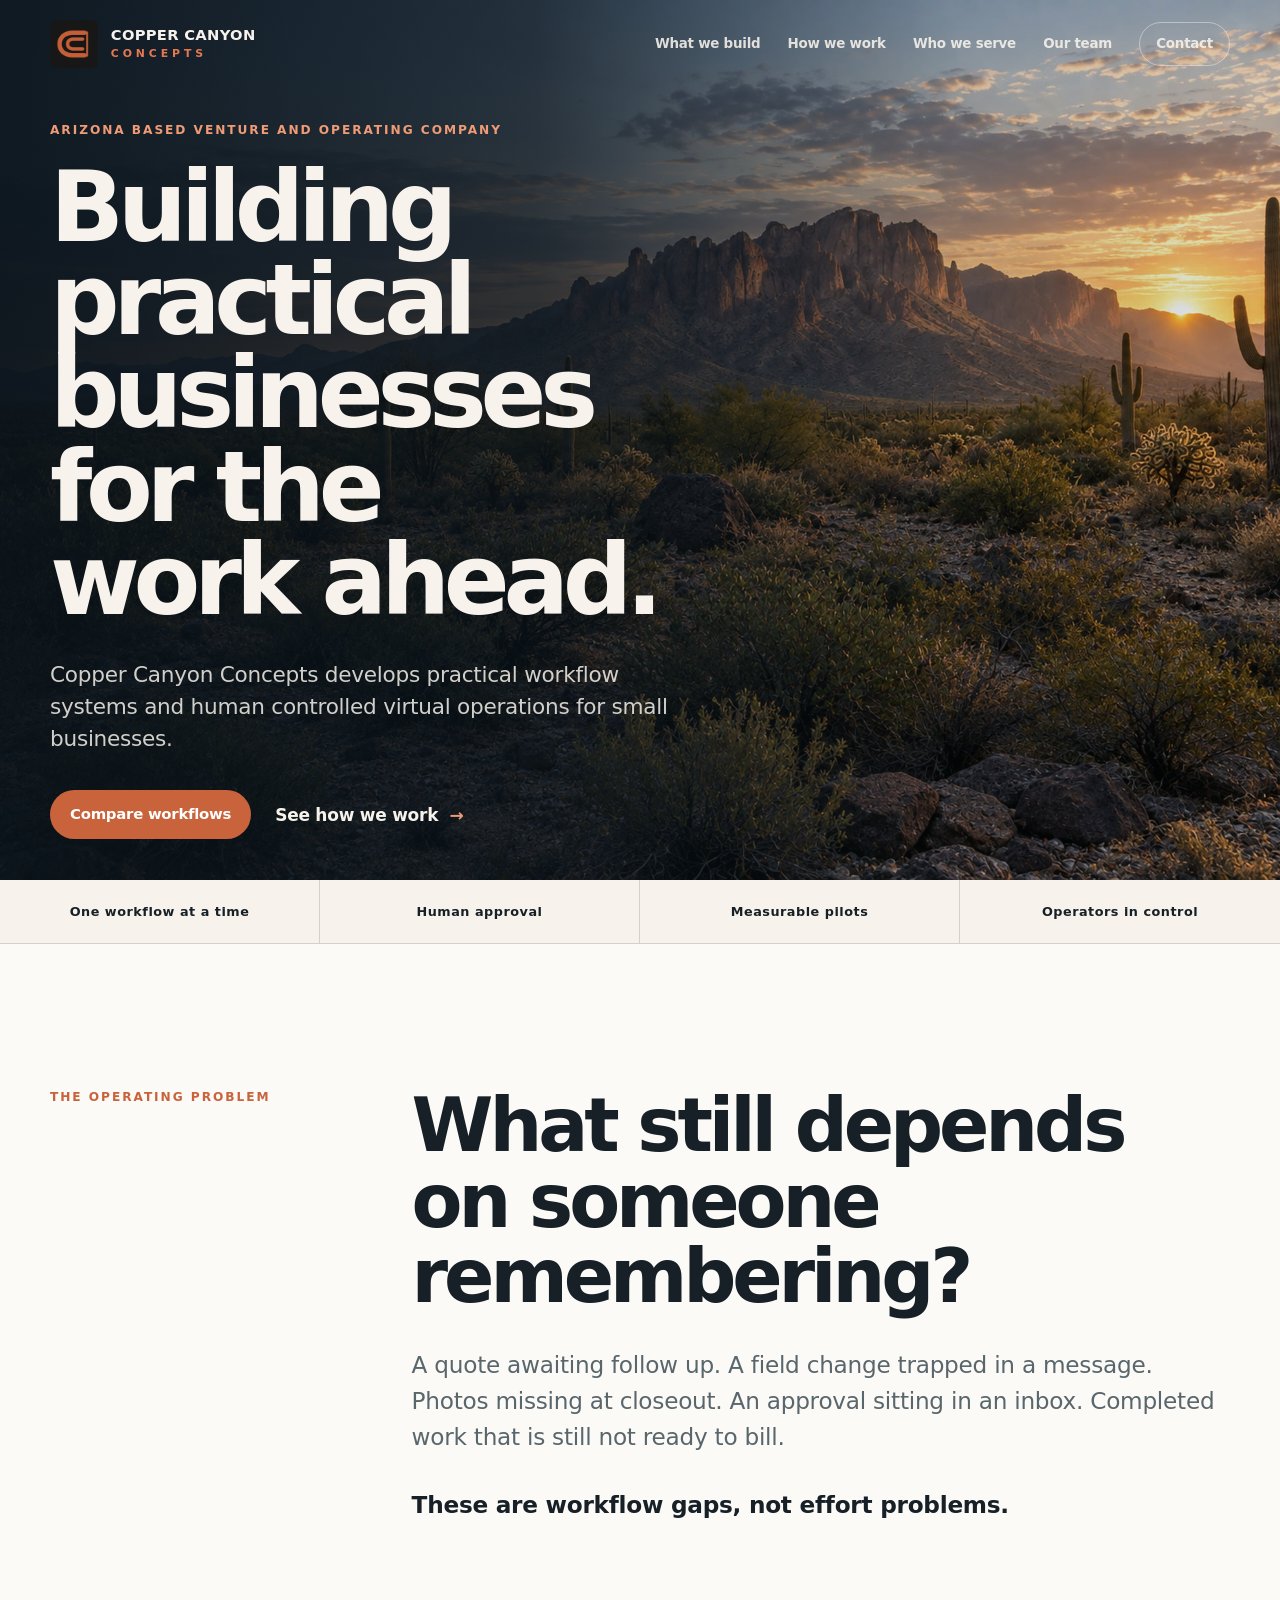
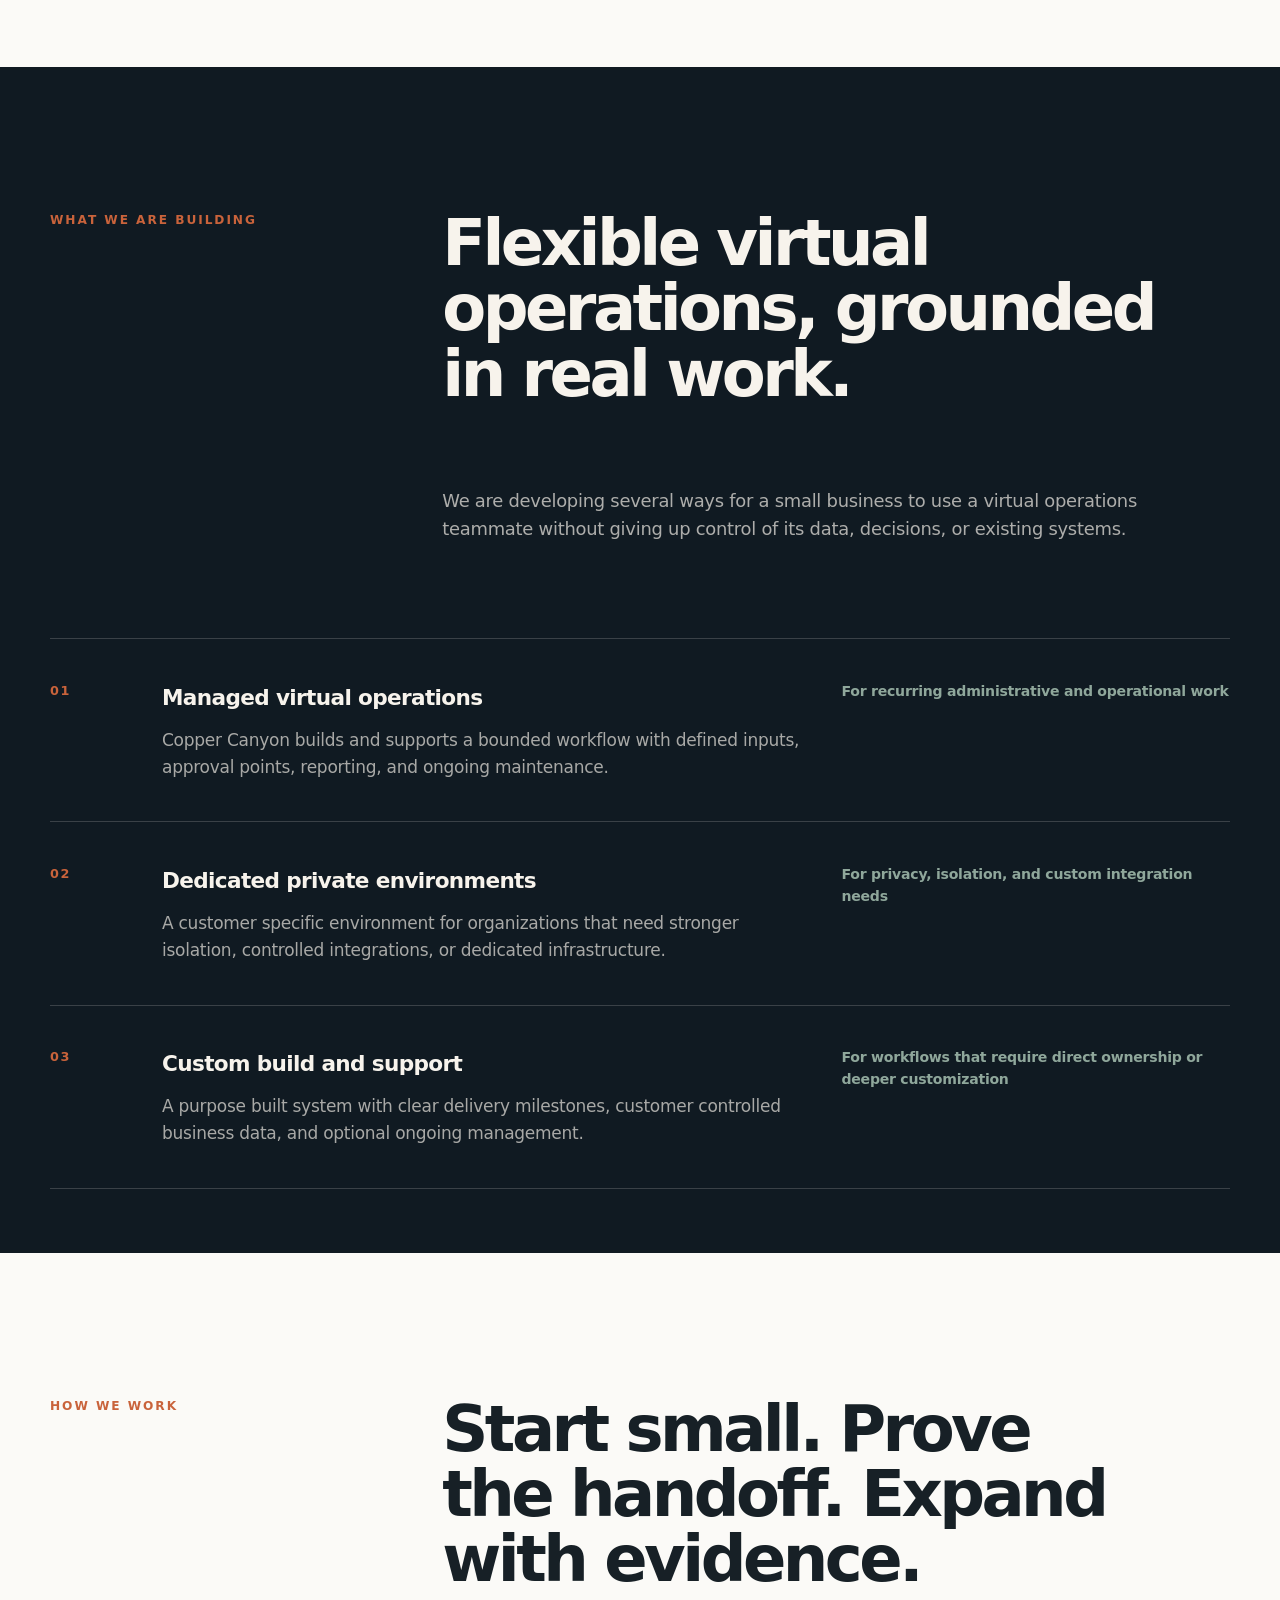
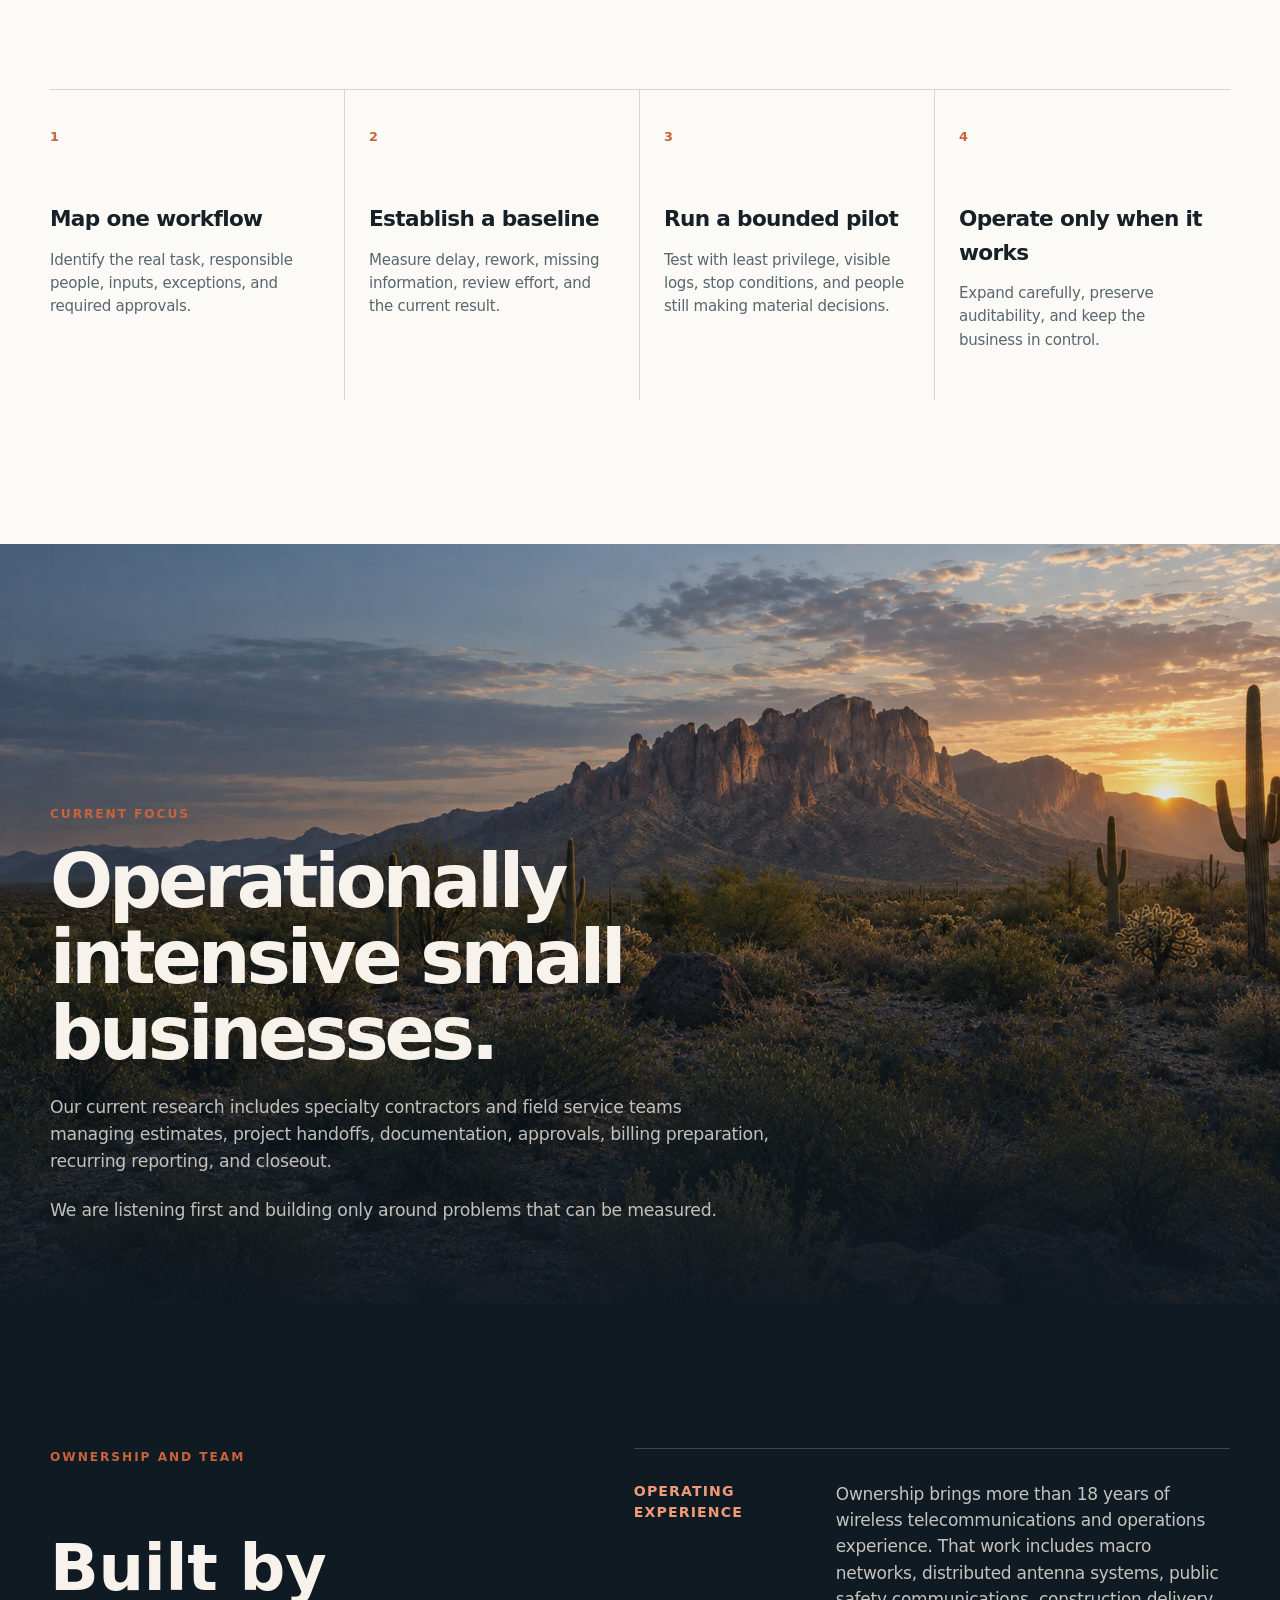
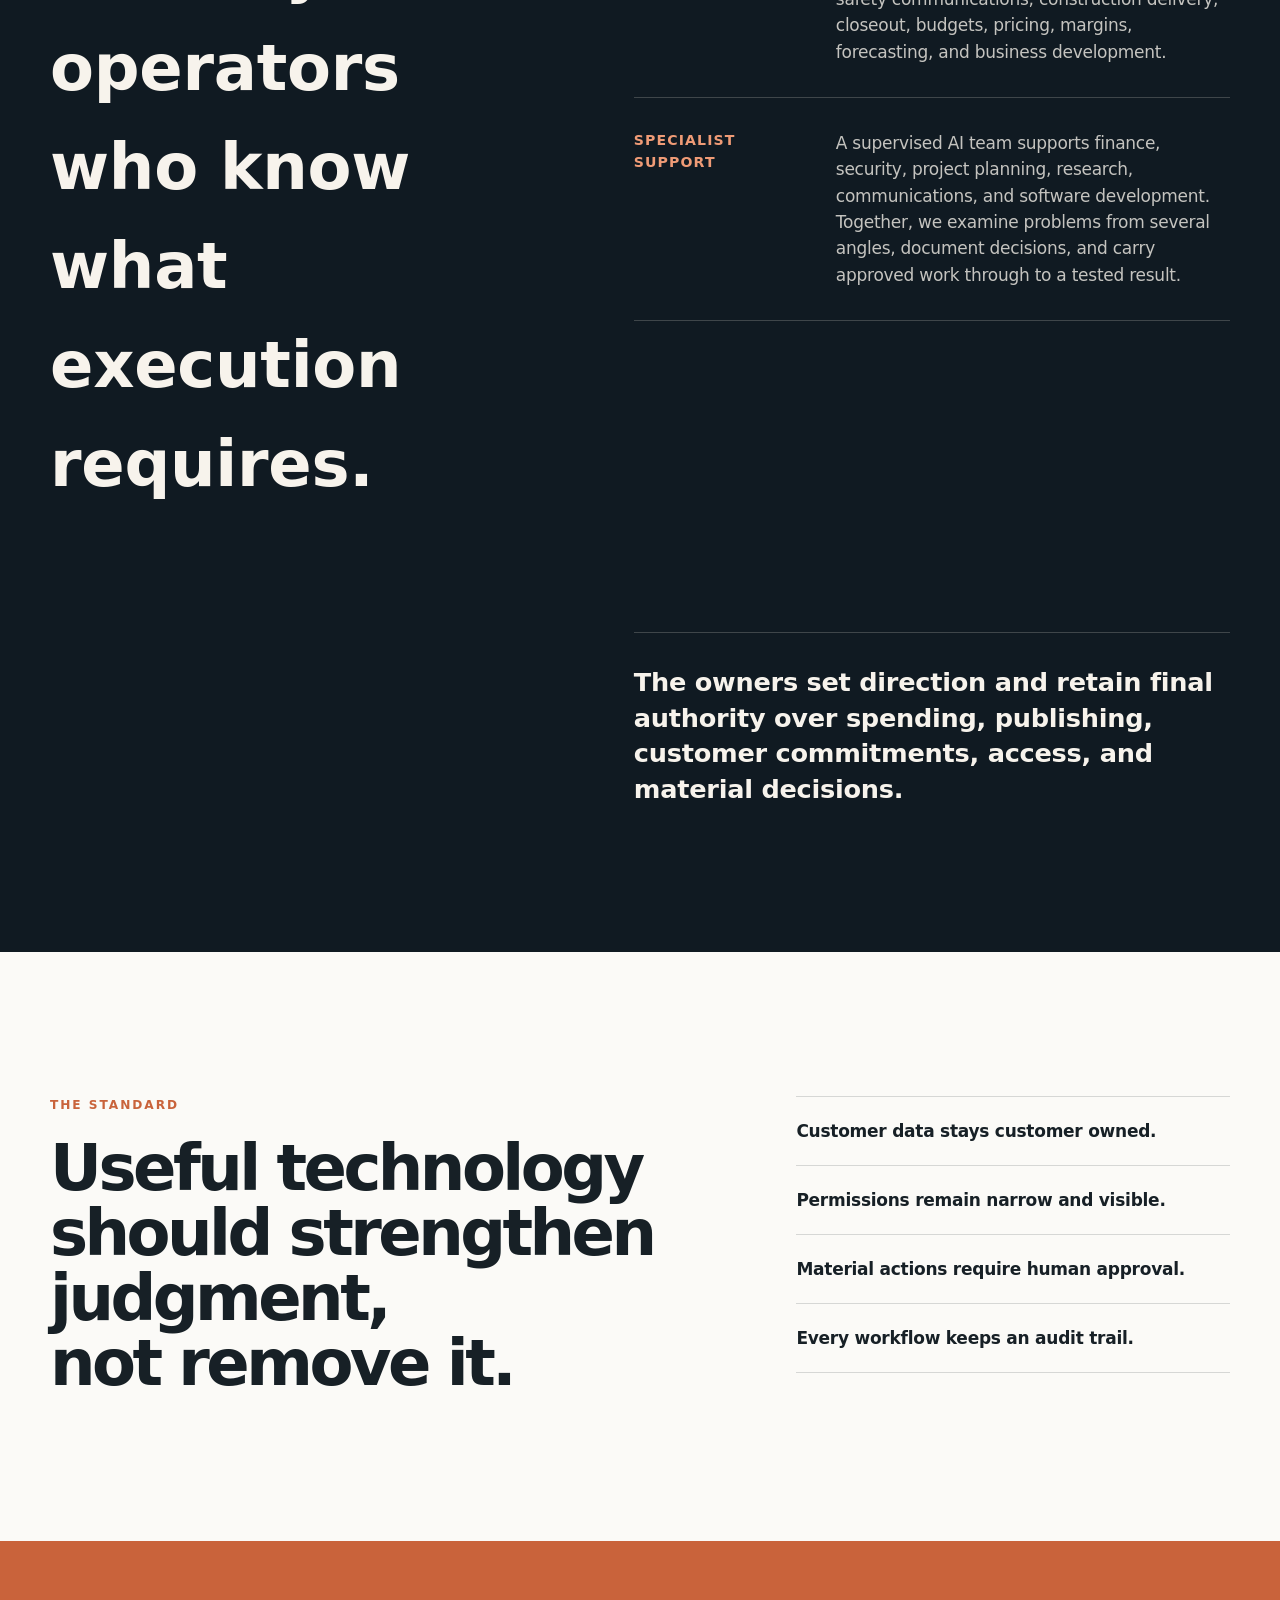
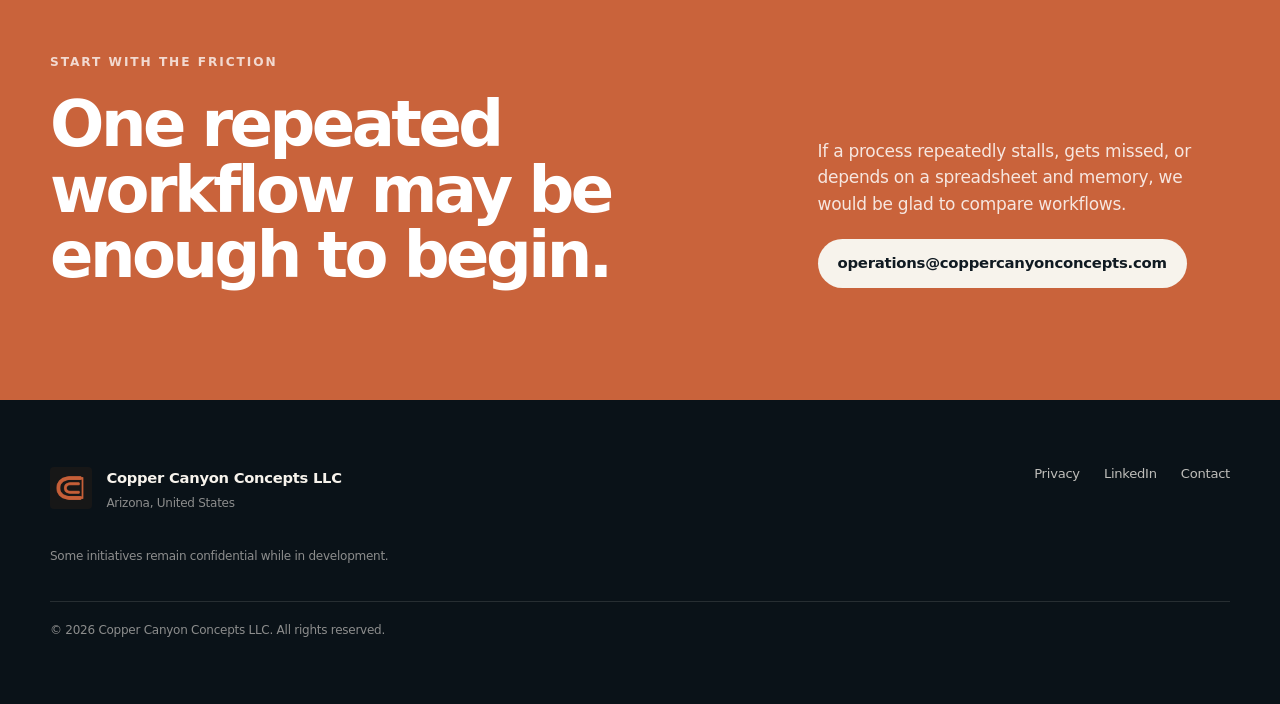
==== commit f8483bbc: "Add ownership and team section" ====
--- a/index.html
+++ b/index.html
@@ -29,6 +29,7 @@
       <a href="#work">What we build</a>
       <a href="#method">How we work</a>
       <a href="#focus">Who we serve</a>
+      <a href="#team">Our team</a>
       <a class="nav_contact" href="mailto:operations@coppercanyonconcepts.com">Contact</a>
     </nav>
   </header>
@@ -143,6 +144,28 @@
       </div>
     </section>
 
+    <section class="team_section" id="team" aria-labelledby="team_title">
+      <div class="section_shell team_layout">
+        <div class="team_heading">
+          <p class="section_label">Ownership and team</p>
+          <h2 id="team_title">Built by operators who know what execution requires.</h2>
+        </div>
+
+        <div class="team_story">
+          <div class="team_block">
+            <h3>Operating experience</h3>
+            <p>Ownership brings more than 18 years of wireless telecommunications and operations experience. That work includes macro networks, distributed antenna systems, public safety communications, construction delivery, closeout, budgets, pricing, margins, forecasting, and business development.</p>
+          </div>
+          <div class="team_block">
+            <h3>Specialist support</h3>
+            <p>A supervised AI team supports finance, security, project planning, research, communications, and software development. Together, we examine problems from several angles, document decisions, and carry approved work through to a tested result.</p>
+          </div>
+        </div>
+
+        <p class="team_standard">The owners set direction and retain final authority over spending, publishing, customer commitments, access, and material decisions.</p>
+      </div>
+    </section>
+
     <section class="control_section section_shell" aria-labelledby="control_title">
       <div class="control_statement">
         <p class="section_label">The standard</p>
--- a/styles.css
+++ b/styles.css
@@ -443,6 +443,62 @@
   font-size: 1.08rem;
 }
 
+.team_section {
+  padding: 9rem 0;
+  background: var(--basalt);
+  color: var(--warm_white);
+}
+
+.team_layout {
+  display: grid;
+  grid-template-columns: 0.9fr 1.1fr;
+  gap: 2rem 6rem;
+}
+
+.team_heading h2 {
+  max-width: 620px;
+  font-size: clamp(2.7rem, 5vw, 4.8rem);
+}
+
+.team_story {
+  border-top: 1px solid rgba(247, 243, 236, 0.2);
+}
+
+.team_block {
+  display: grid;
+  grid-template-columns: 170px 1fr;
+  gap: 2rem;
+  padding: 2rem 0;
+  border-bottom: 1px solid rgba(247, 243, 236, 0.2);
+}
+
+.team_block h3,
+.team_block p {
+  margin: 0;
+}
+
+.team_block h3 {
+  color: #ef9b76;
+  font-size: 0.88rem;
+  letter-spacing: 0.08em;
+  text-transform: uppercase;
+}
+
+.team_block p {
+  color: rgba(247, 243, 236, 0.78);
+}
+
+.team_standard {
+  grid-column: 2;
+  max-width: 760px;
+  margin: 2rem 0 0;
+  padding-top: 2rem;
+  border-top: 1px solid rgba(247, 243, 236, 0.2);
+  font-size: clamp(1.25rem, 2vw, 1.65rem);
+  font-weight: 650;
+  line-height: 1.4;
+}
+
 .control_section {
   display: grid;
   grid-template-columns: 1.5fr 1fr;
@@ -632,12 +688,17 @@
 
   .problem_section,
   .section_intro,
+  .team_layout,
   .control_section,
   .contact_section {
     grid-template-columns: 1fr;
     gap: 2rem;
   }
 
+  .team_standard {
+    grid-column: 1;
+  }
+
   .dark_intro > p:last-child {
     grid-column: 1;
   }
@@ -736,6 +797,7 @@
   .problem_section,
   .work_section,
   .method_section,
+  .team_section,
   .control_section {
     padding-top: 6rem;
     padding-bottom: 6rem;
@@ -783,6 +845,15 @@
     width: min(calc(100% - 2rem), var(--max));
   }
 
+  .team_block {
+    grid-template-columns: 1fr;
+    gap: 0.8rem;
+  }
+
+  .team_standard {
+    grid-column: 1;
+  }
+
   .contact_section {
     padding: 5rem 1rem;
   }
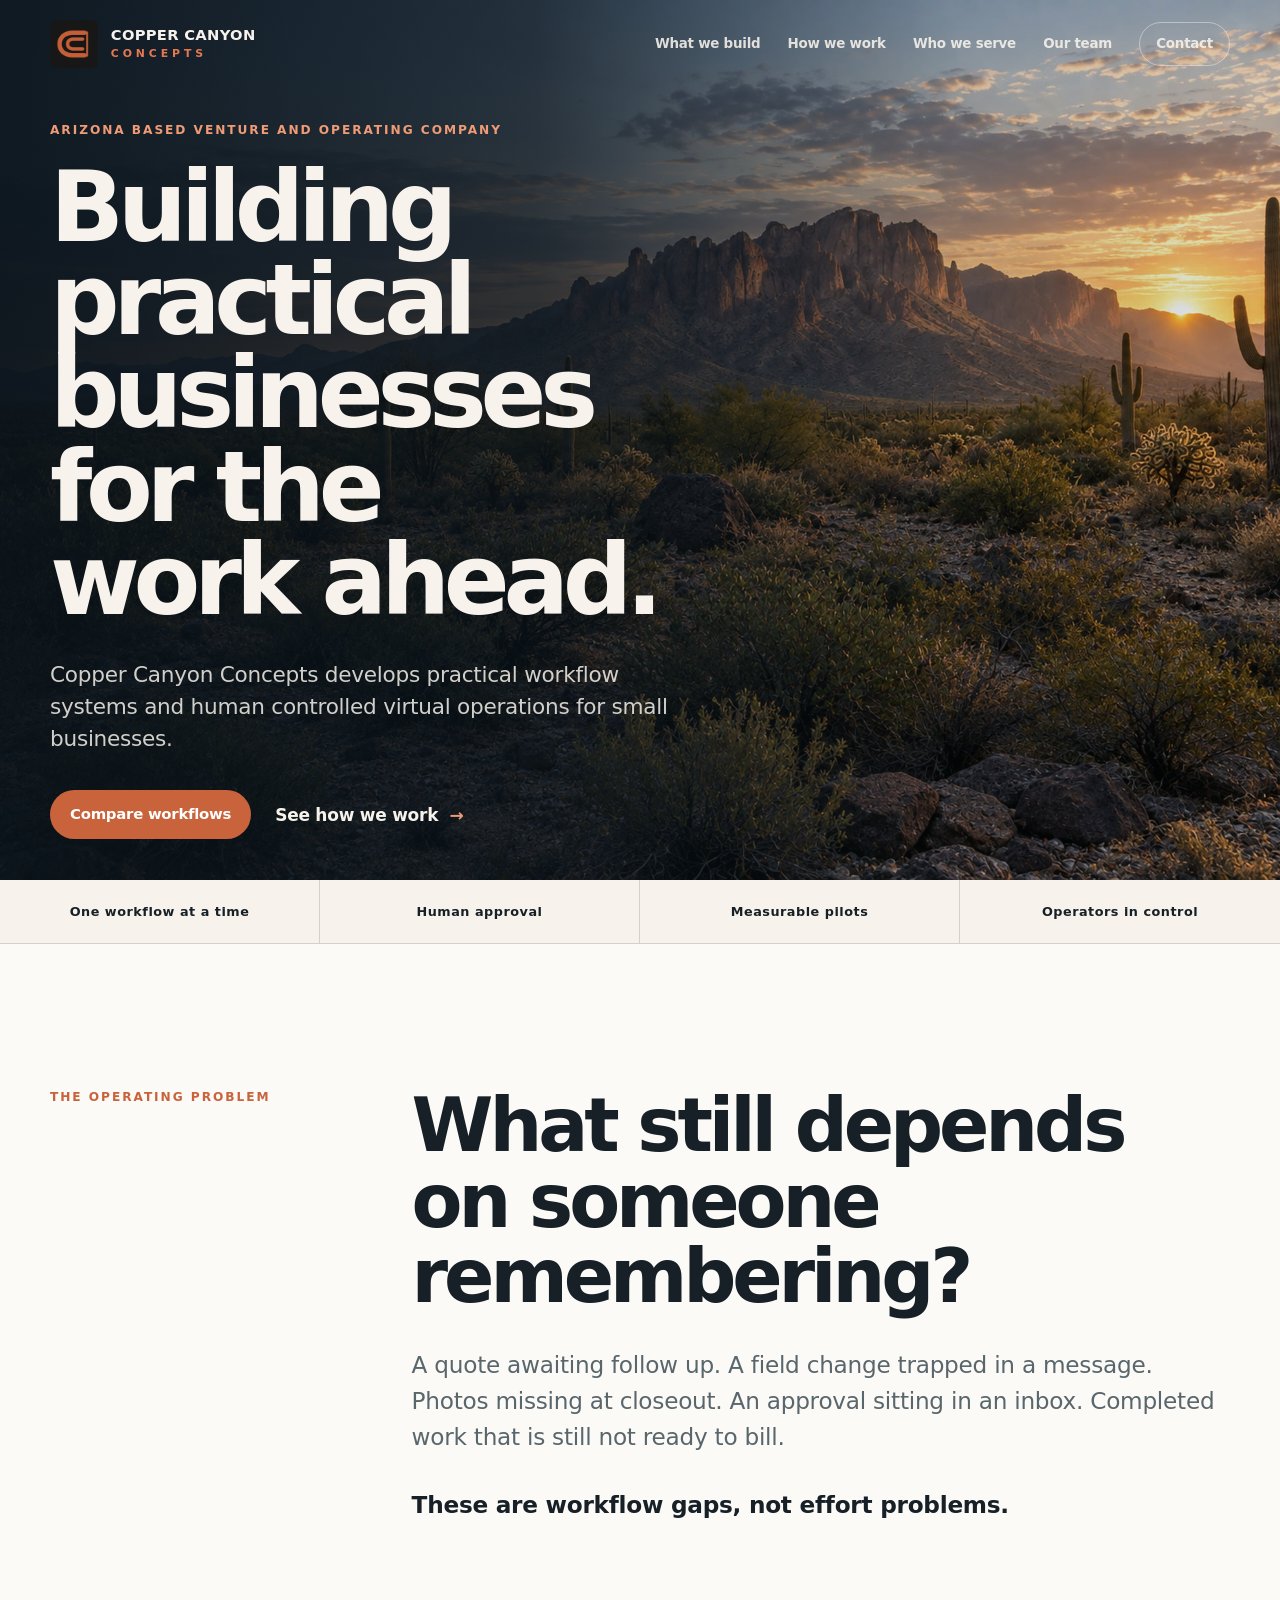
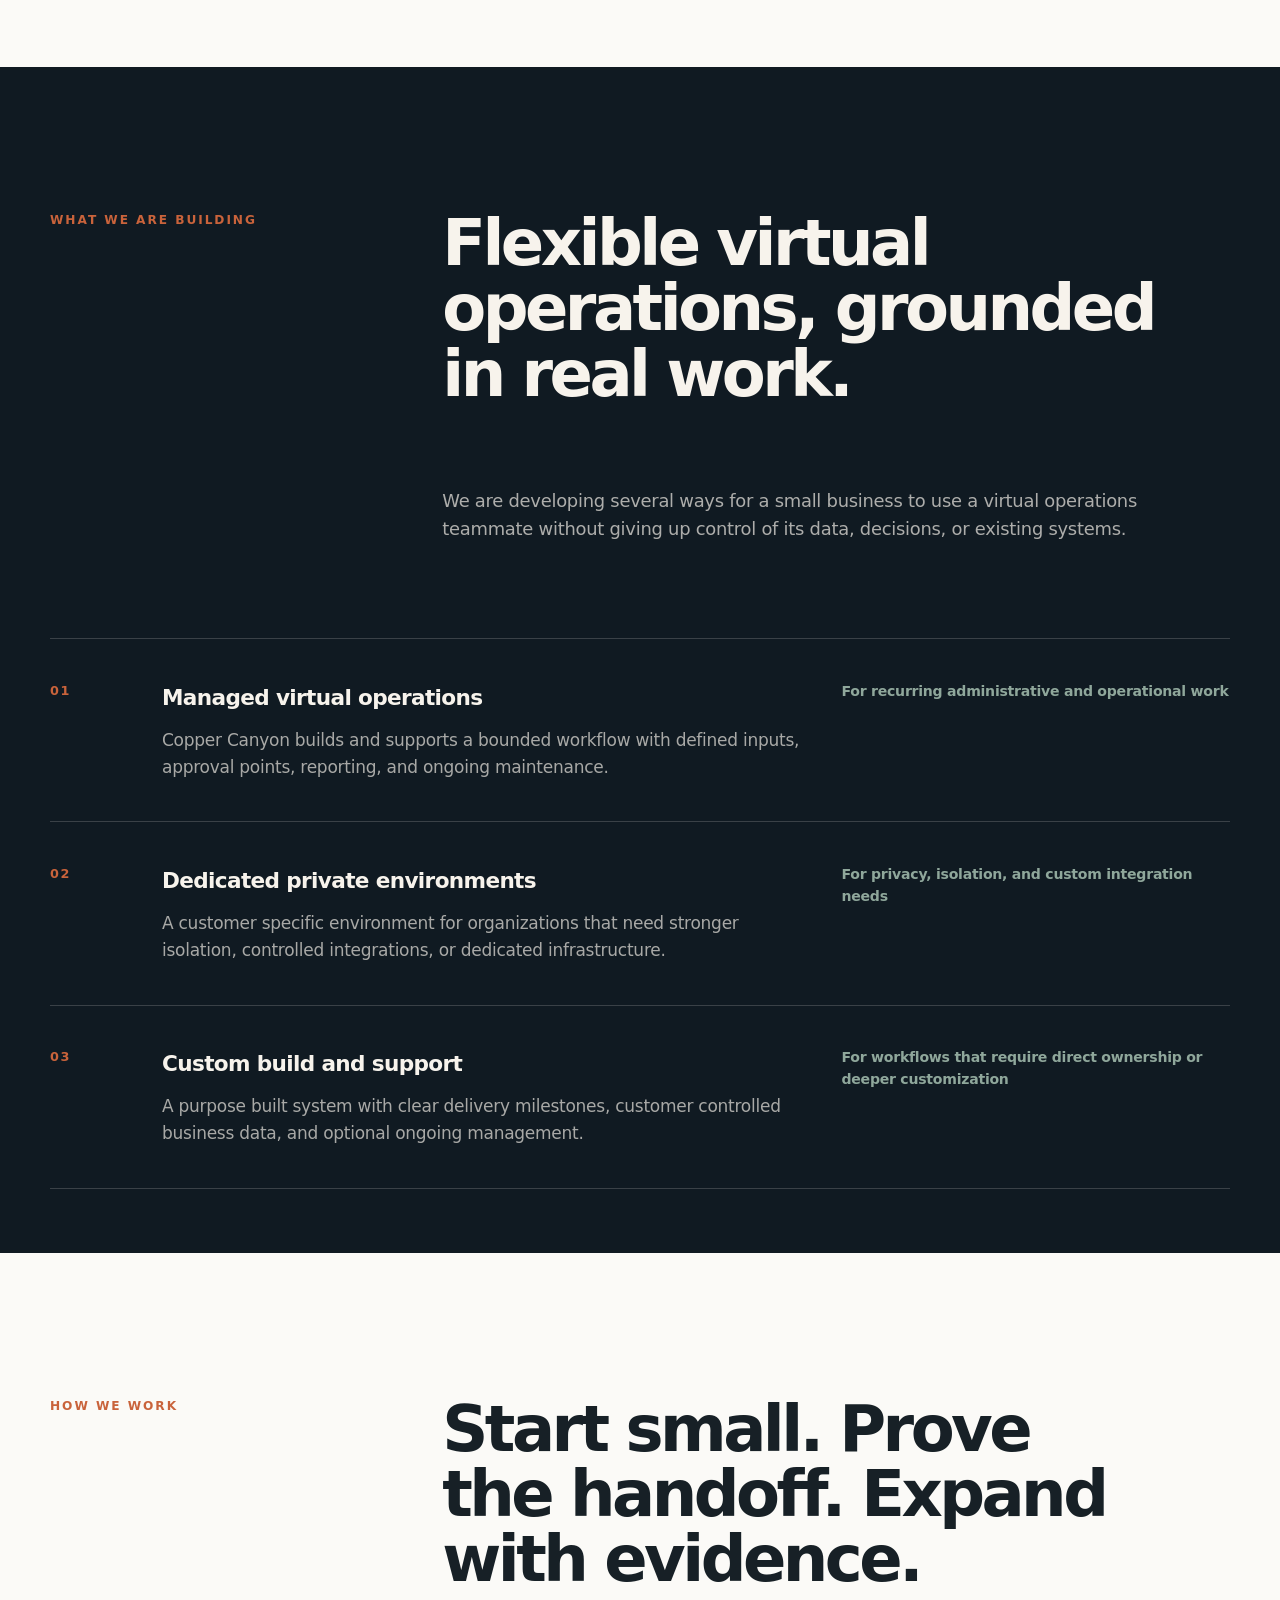
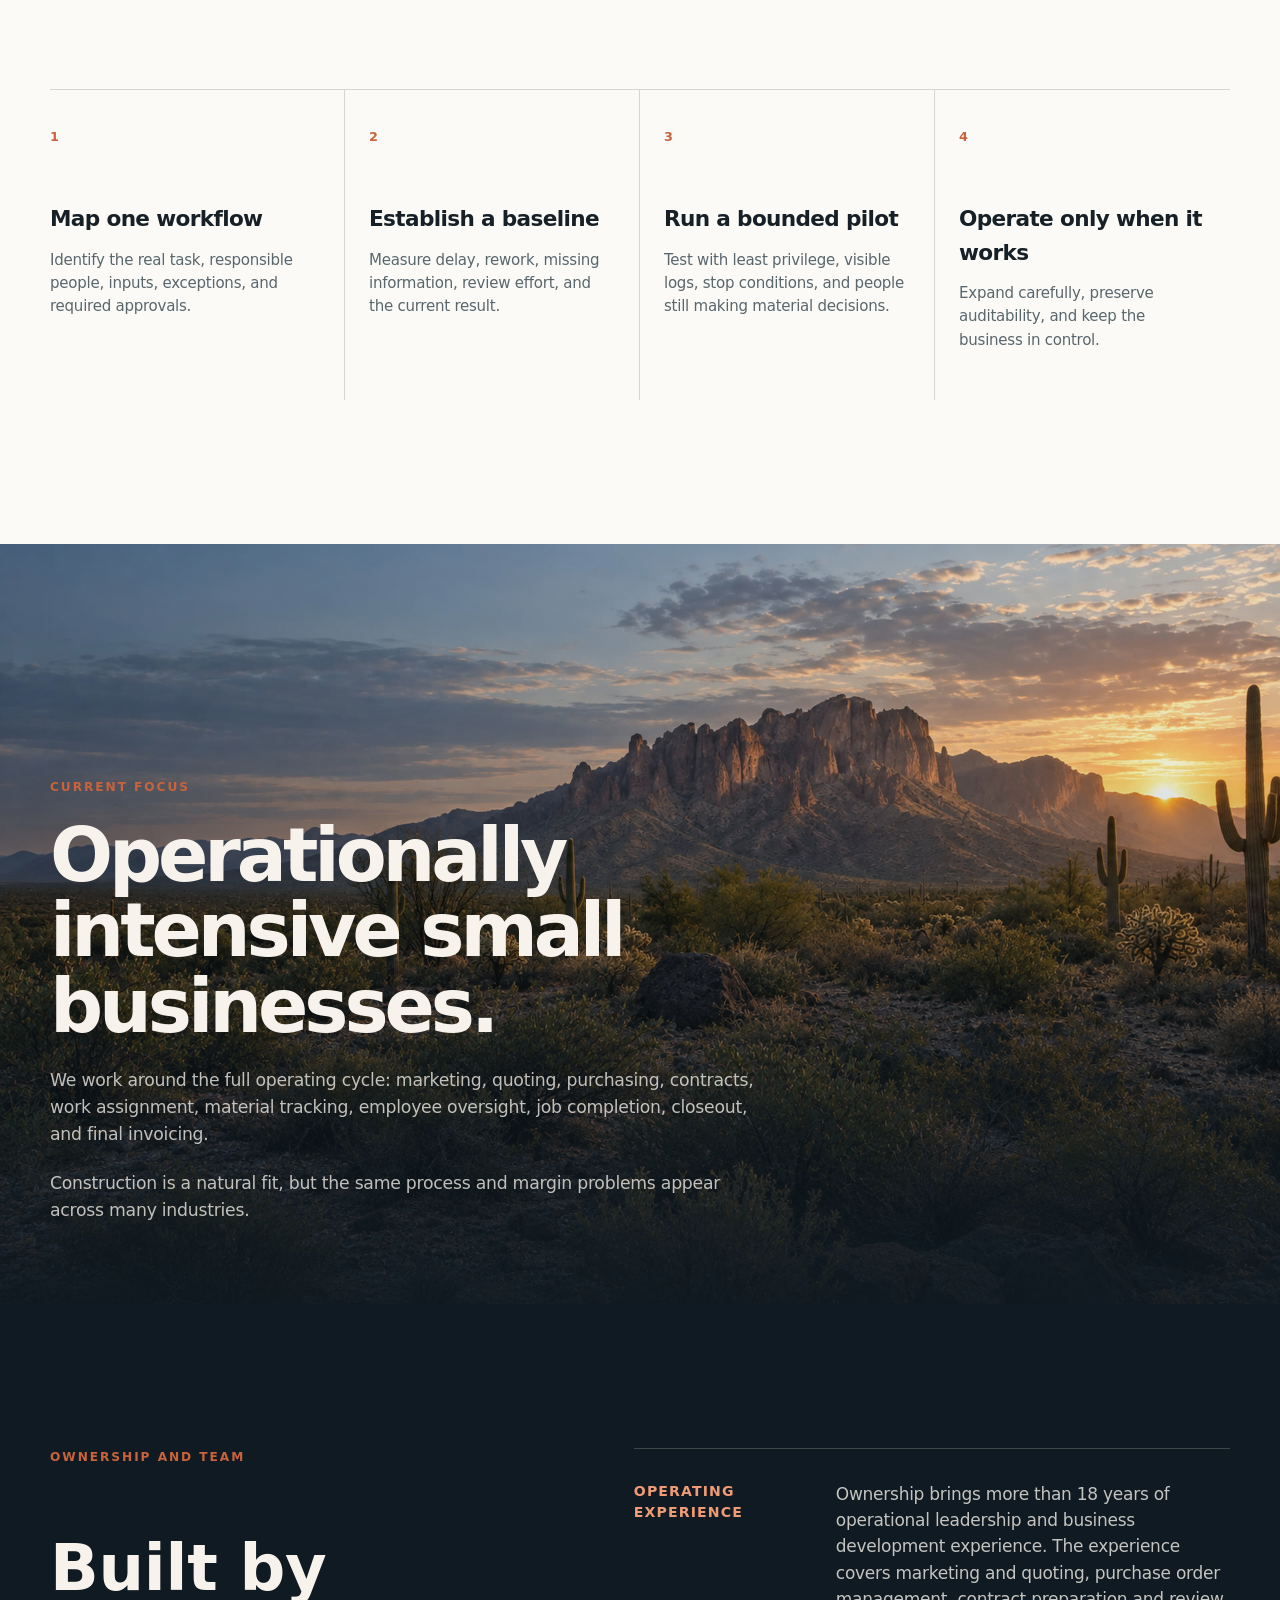
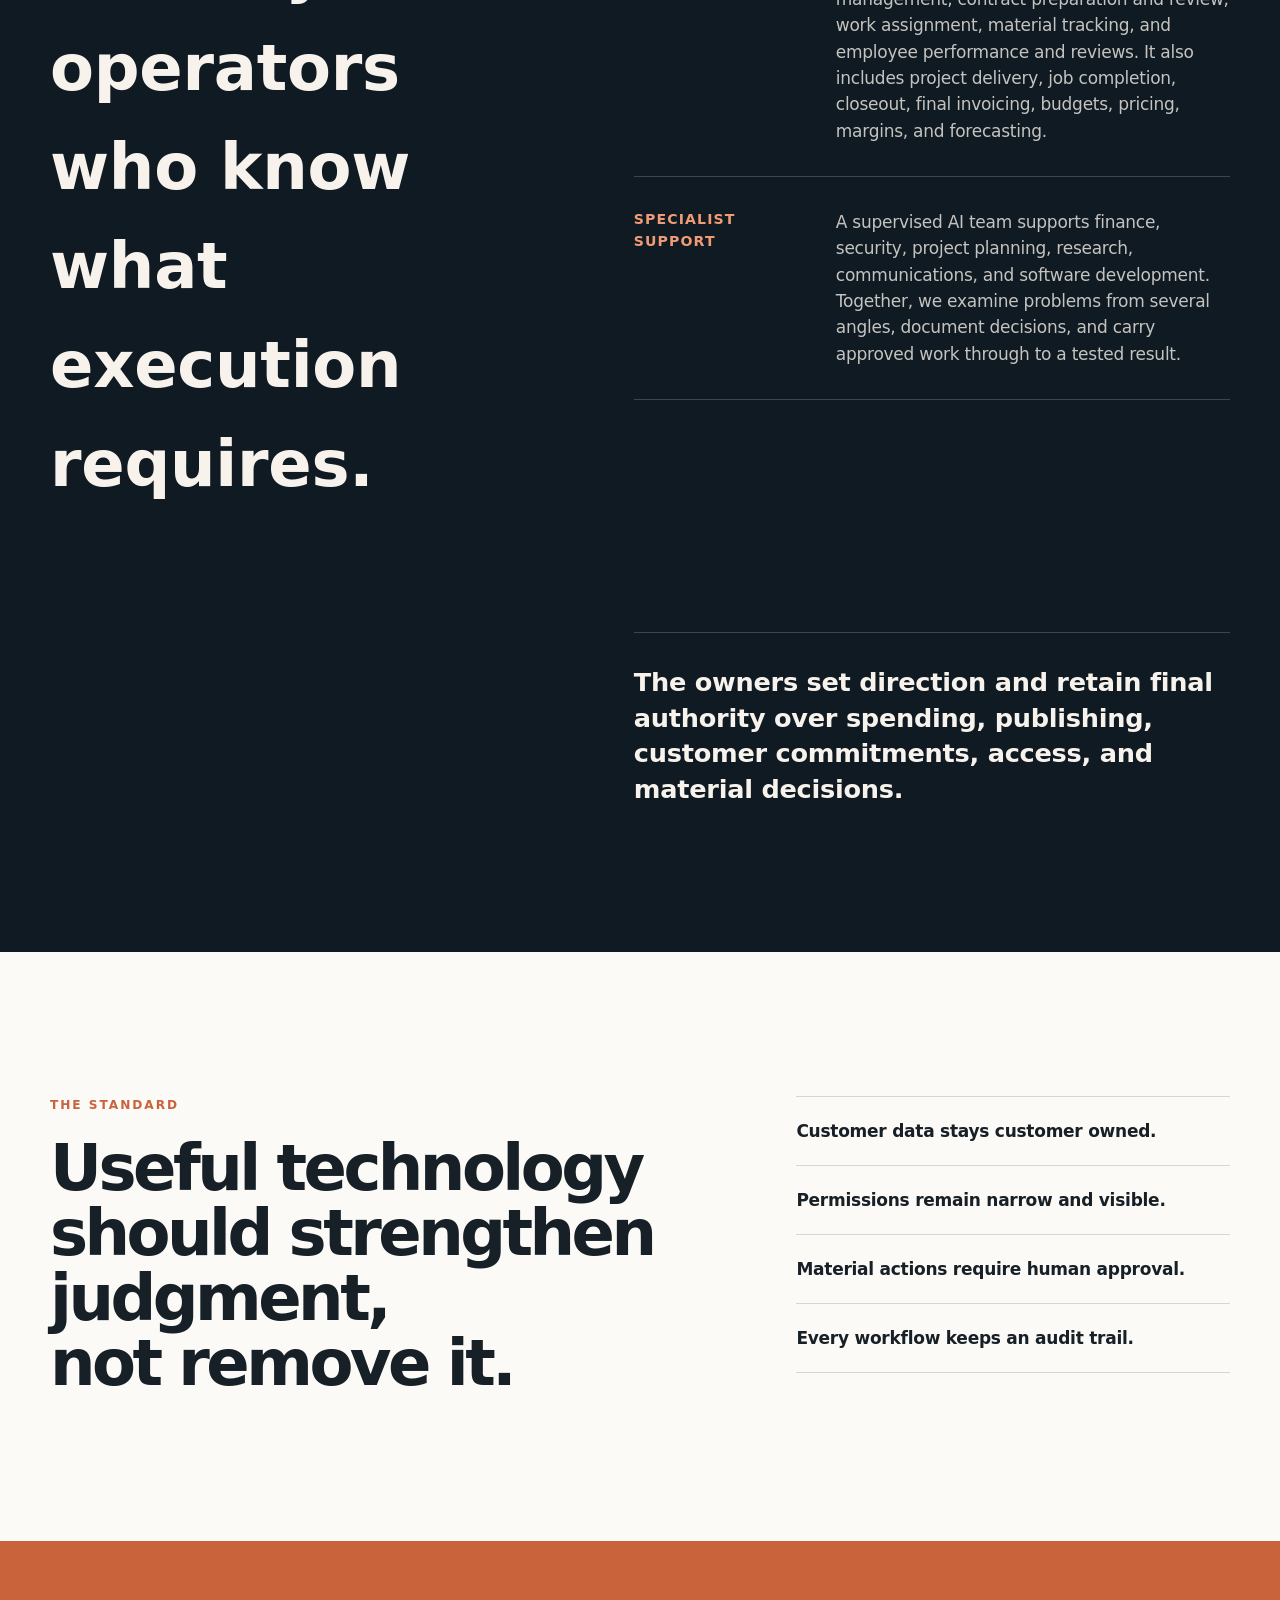
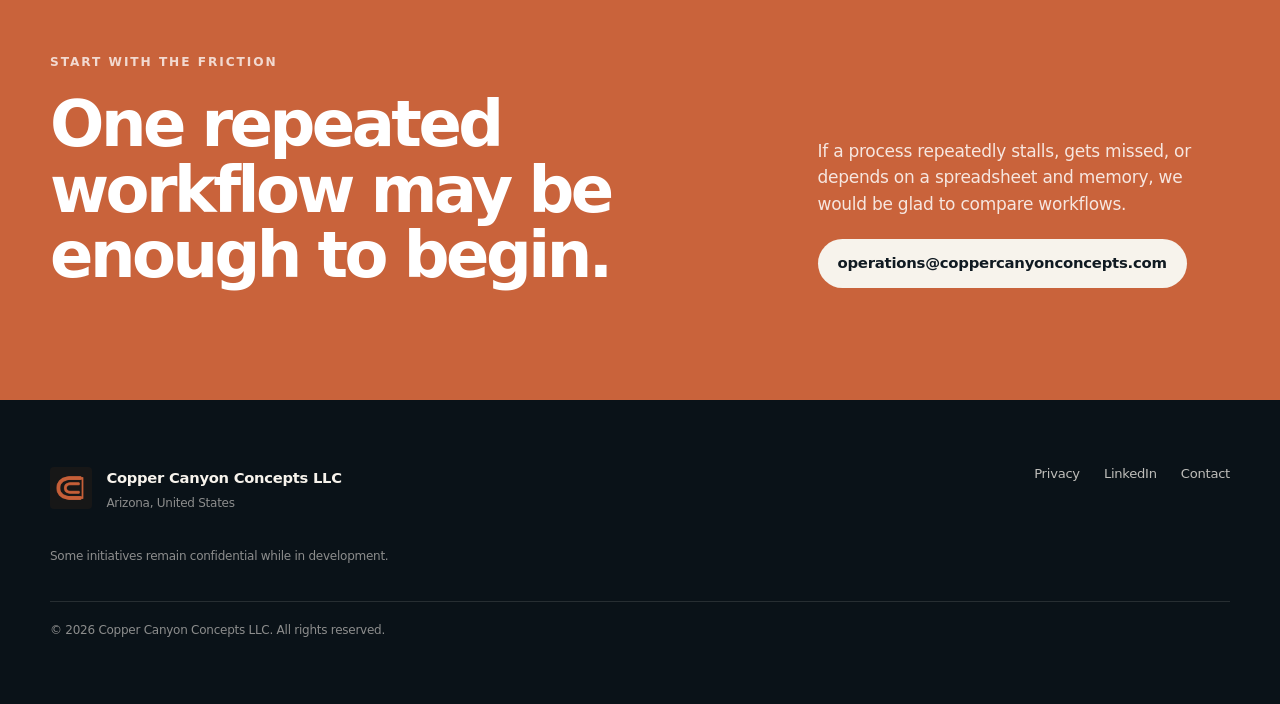
==== commit 4cca3b98: "Broaden operational experience positioning" ====
--- a/index.html
+++ b/index.html
@@ -139,8 +139,8 @@
       <div class="focus_panel">
         <p class="section_label">Current focus</p>
         <h2 id="focus_title">Operationally intensive small businesses.</h2>
-        <p>Our current research includes specialty contractors and field service teams managing estimates, project handoffs, documentation, approvals, billing preparation, recurring reporting, and closeout.</p>
-        <p>We are listening first and building only around problems that can be measured.</p>
+        <p>We work around the full operating cycle: marketing, quoting, purchasing, contracts, work assignment, material tracking, employee oversight, job completion, closeout, and final invoicing.</p>
+        <p>Construction is a natural fit, but the same process and margin problems appear across many industries.</p>
       </div>
     </section>
 
@@ -154,7 +154,7 @@
         <div class="team_story">
           <div class="team_block">
             <h3>Operating experience</h3>
-            <p>Ownership brings more than 18 years of wireless telecommunications and operations experience. That work includes macro networks, distributed antenna systems, public safety communications, construction delivery, closeout, budgets, pricing, margins, forecasting, and business development.</p>
+            <p>Ownership brings more than 18 years of operational leadership and business development experience. The experience covers marketing and quoting, purchase order management, contract preparation and review, work assignment, material tracking, and employee performance and reviews. It also includes project delivery, job completion, closeout, final invoicing, budgets, pricing, margins, and forecasting.</p>
           </div>
           <div class="team_block">
             <h3>Specialist support</h3>
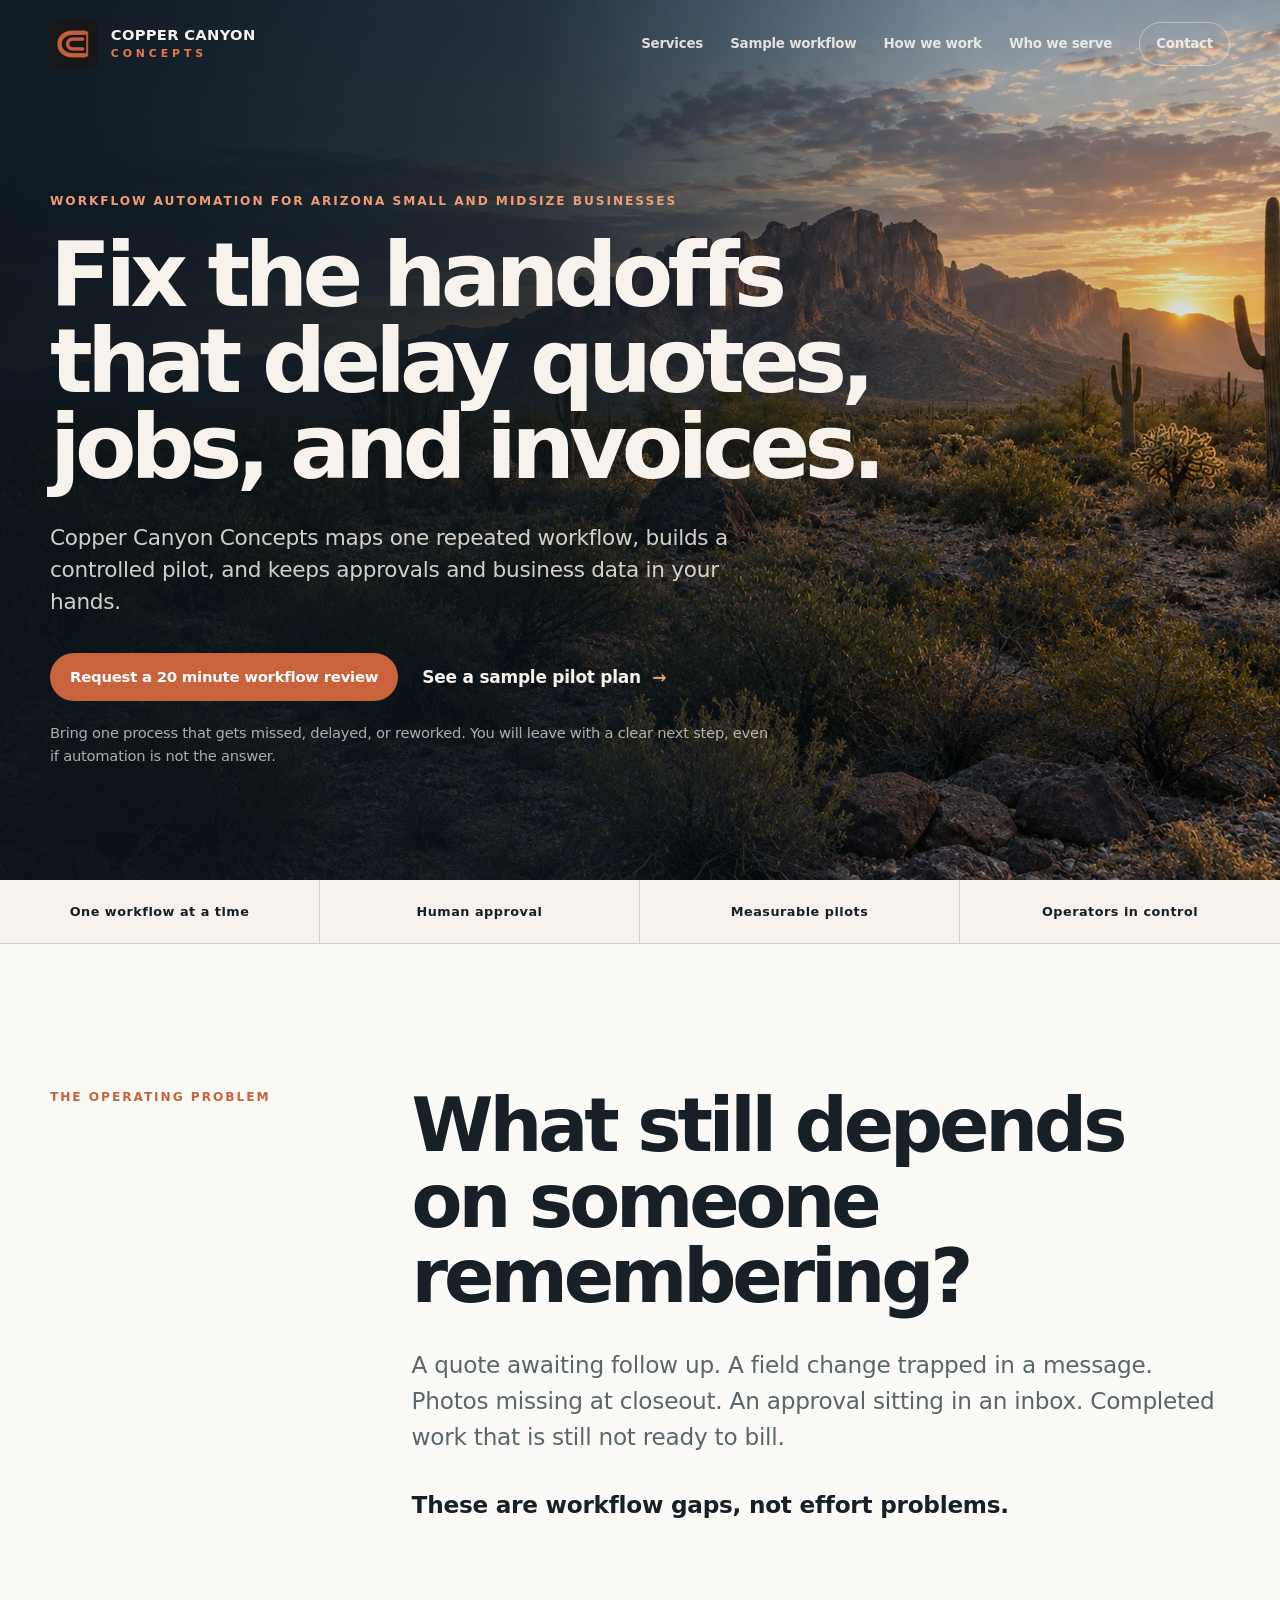
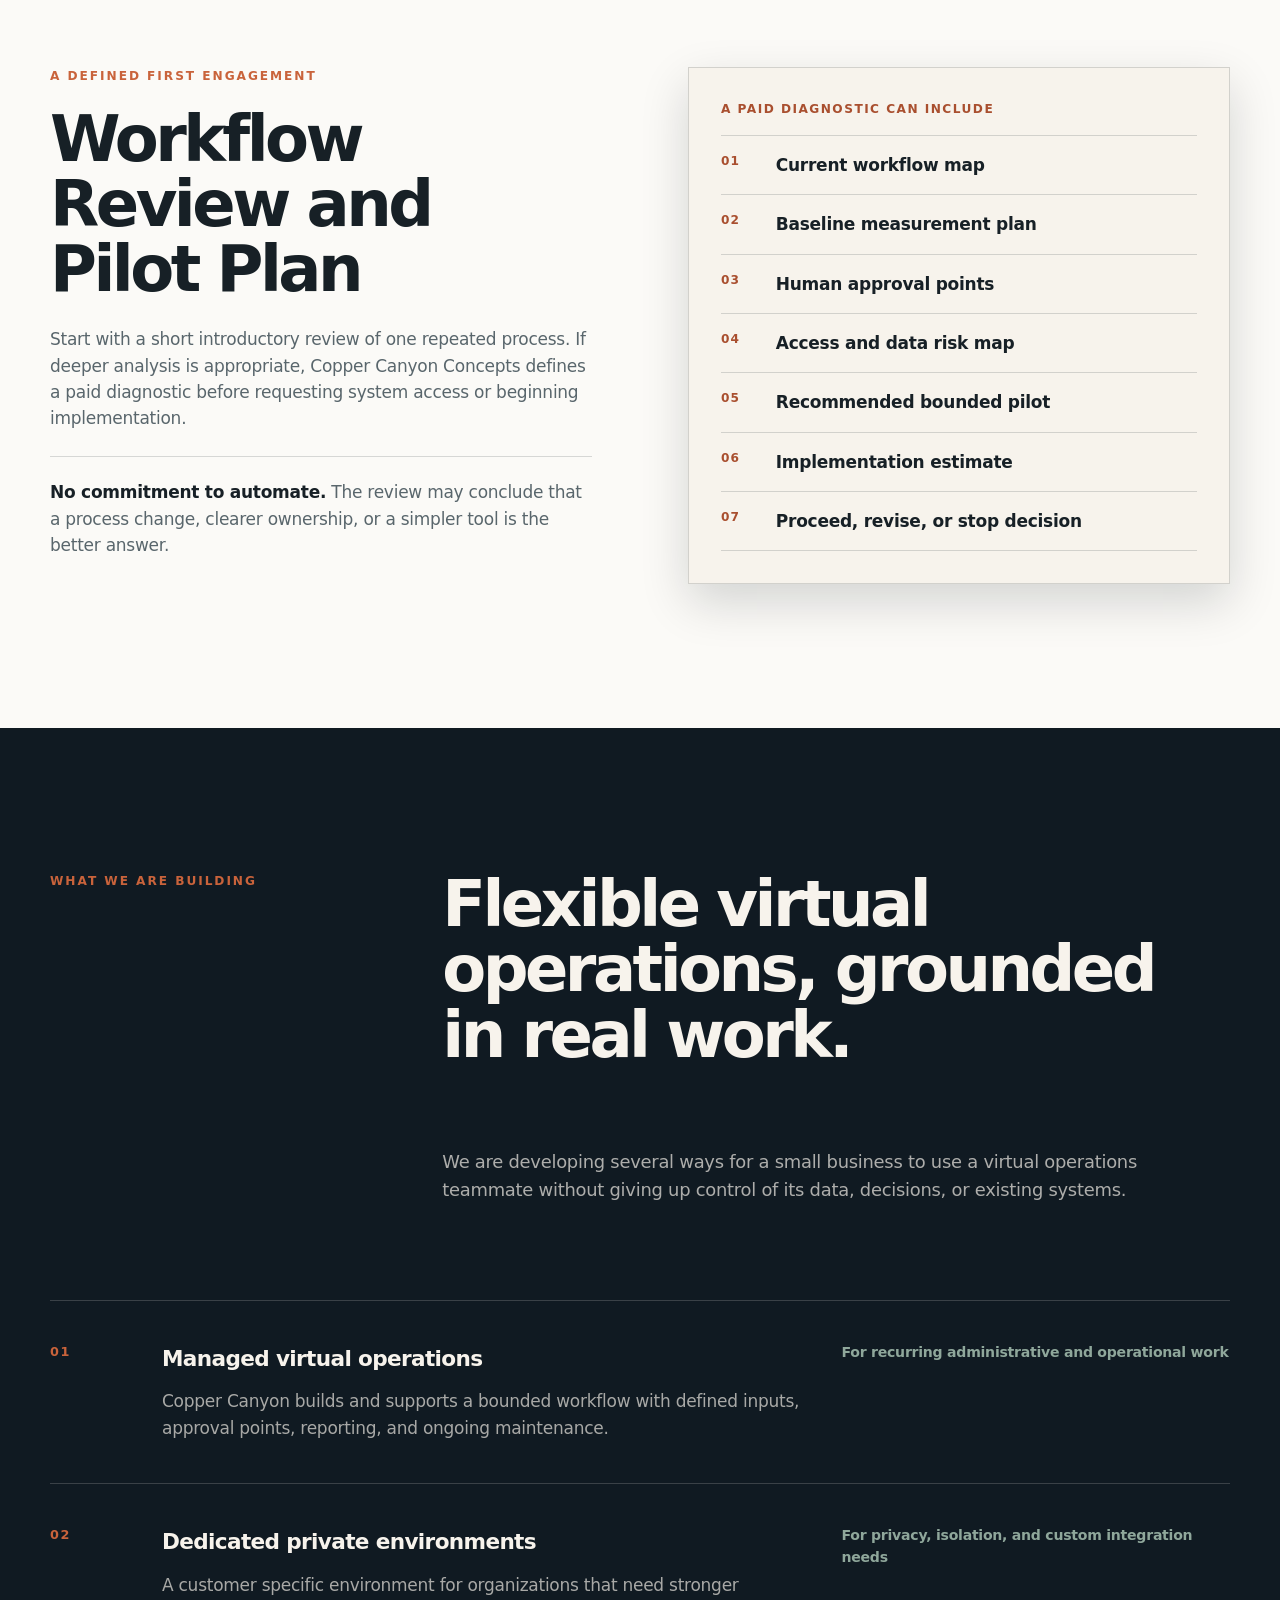
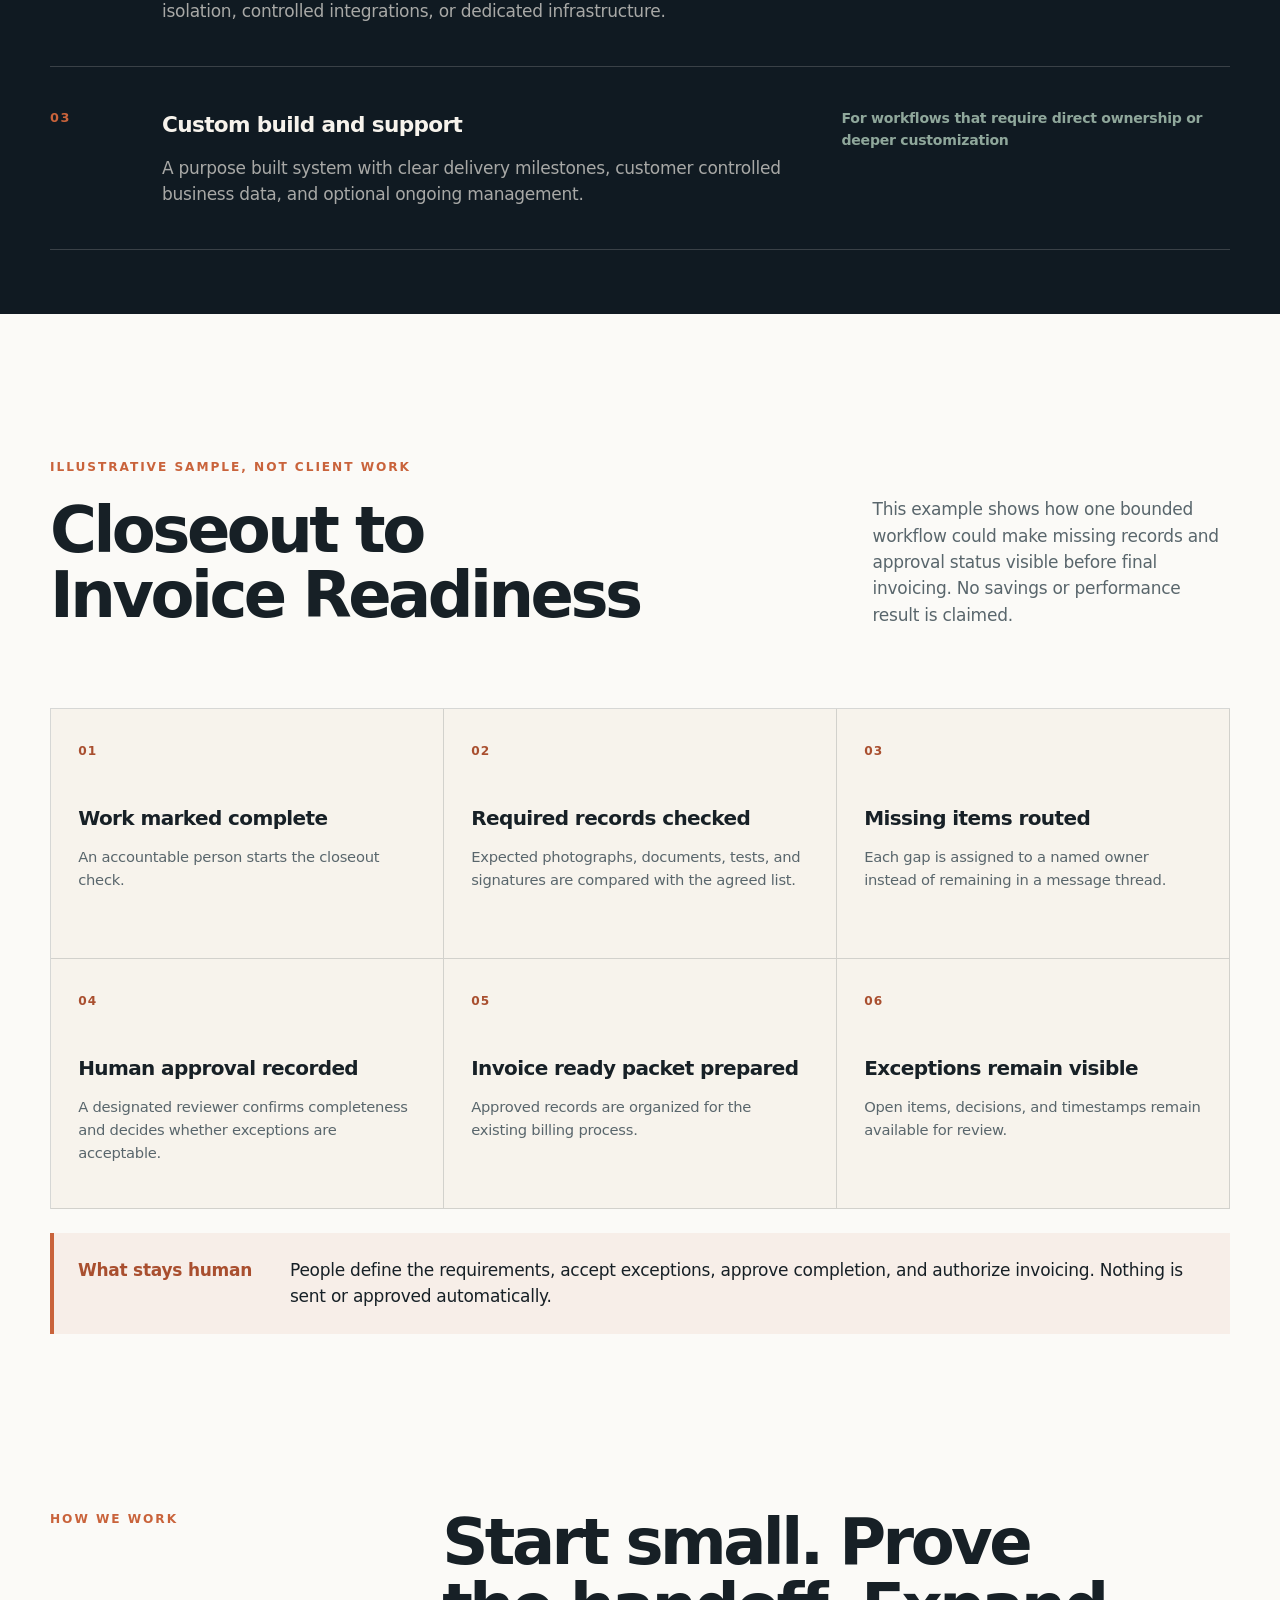
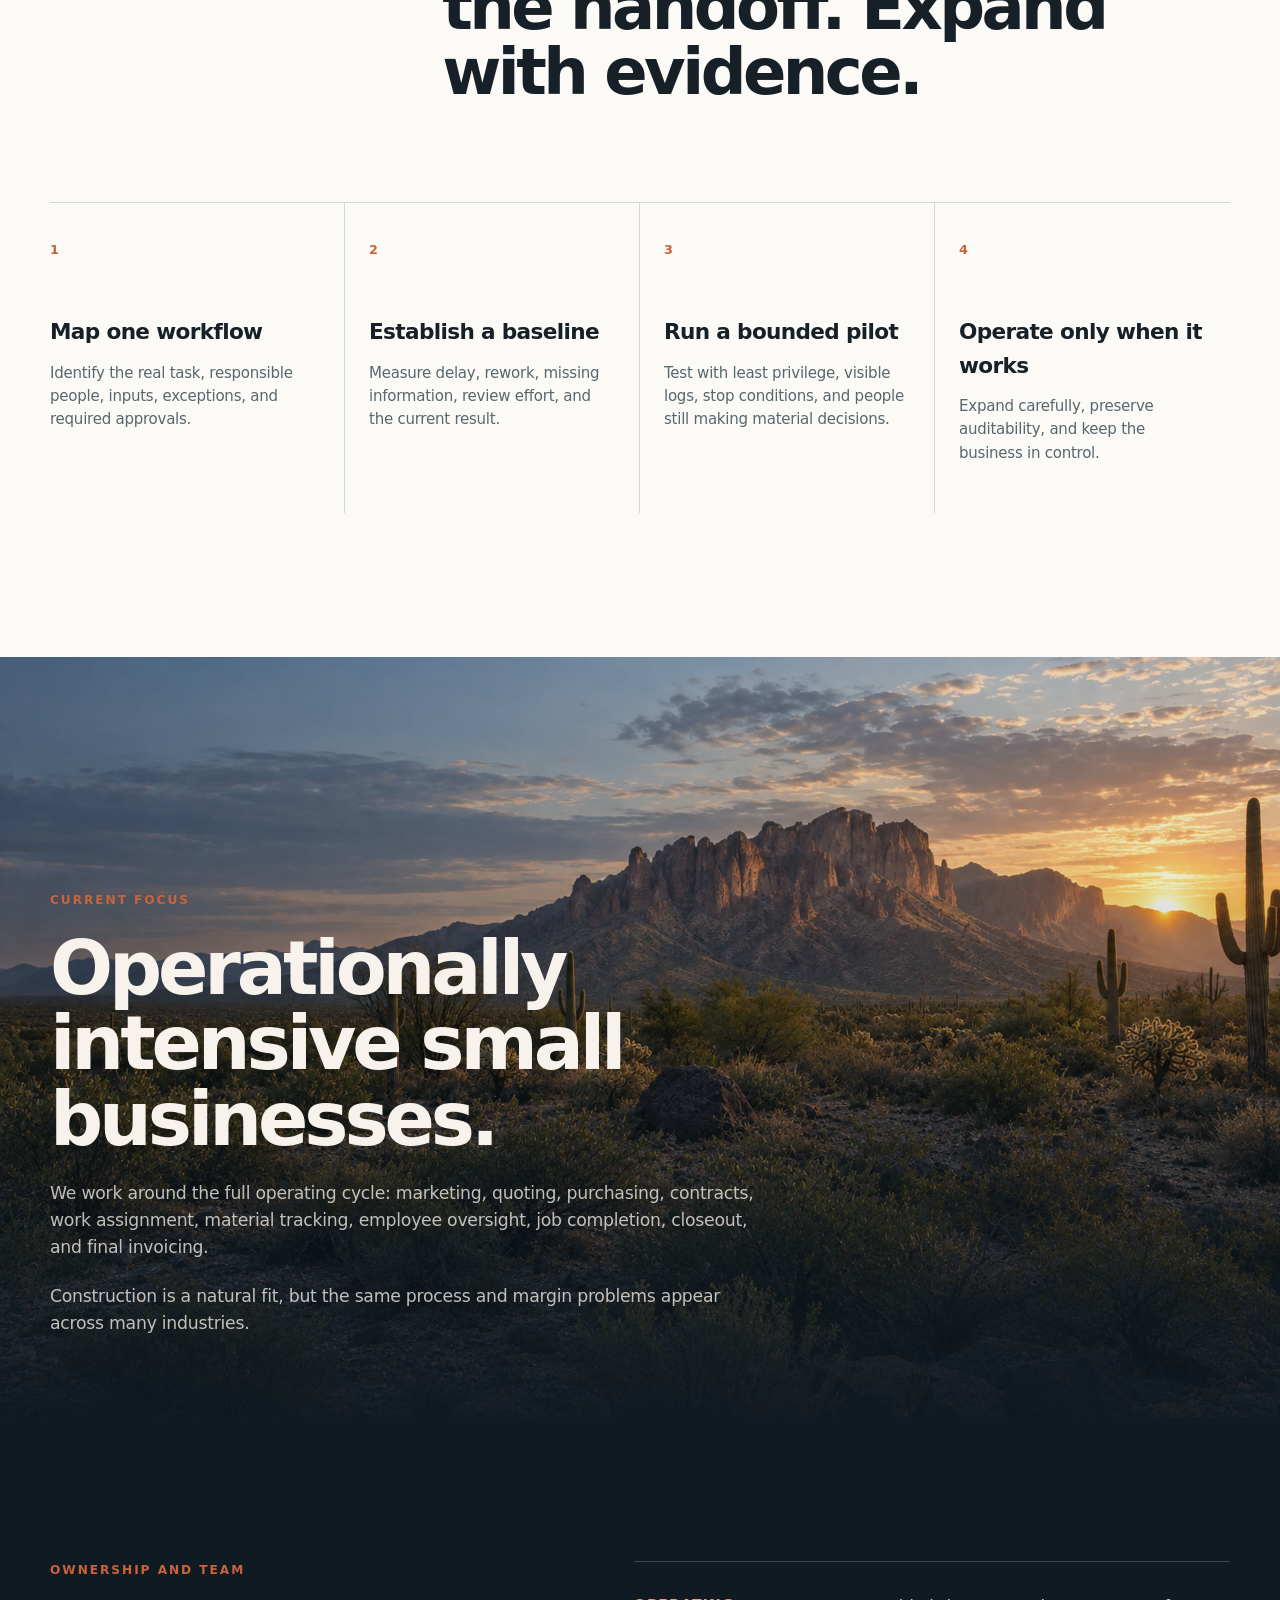
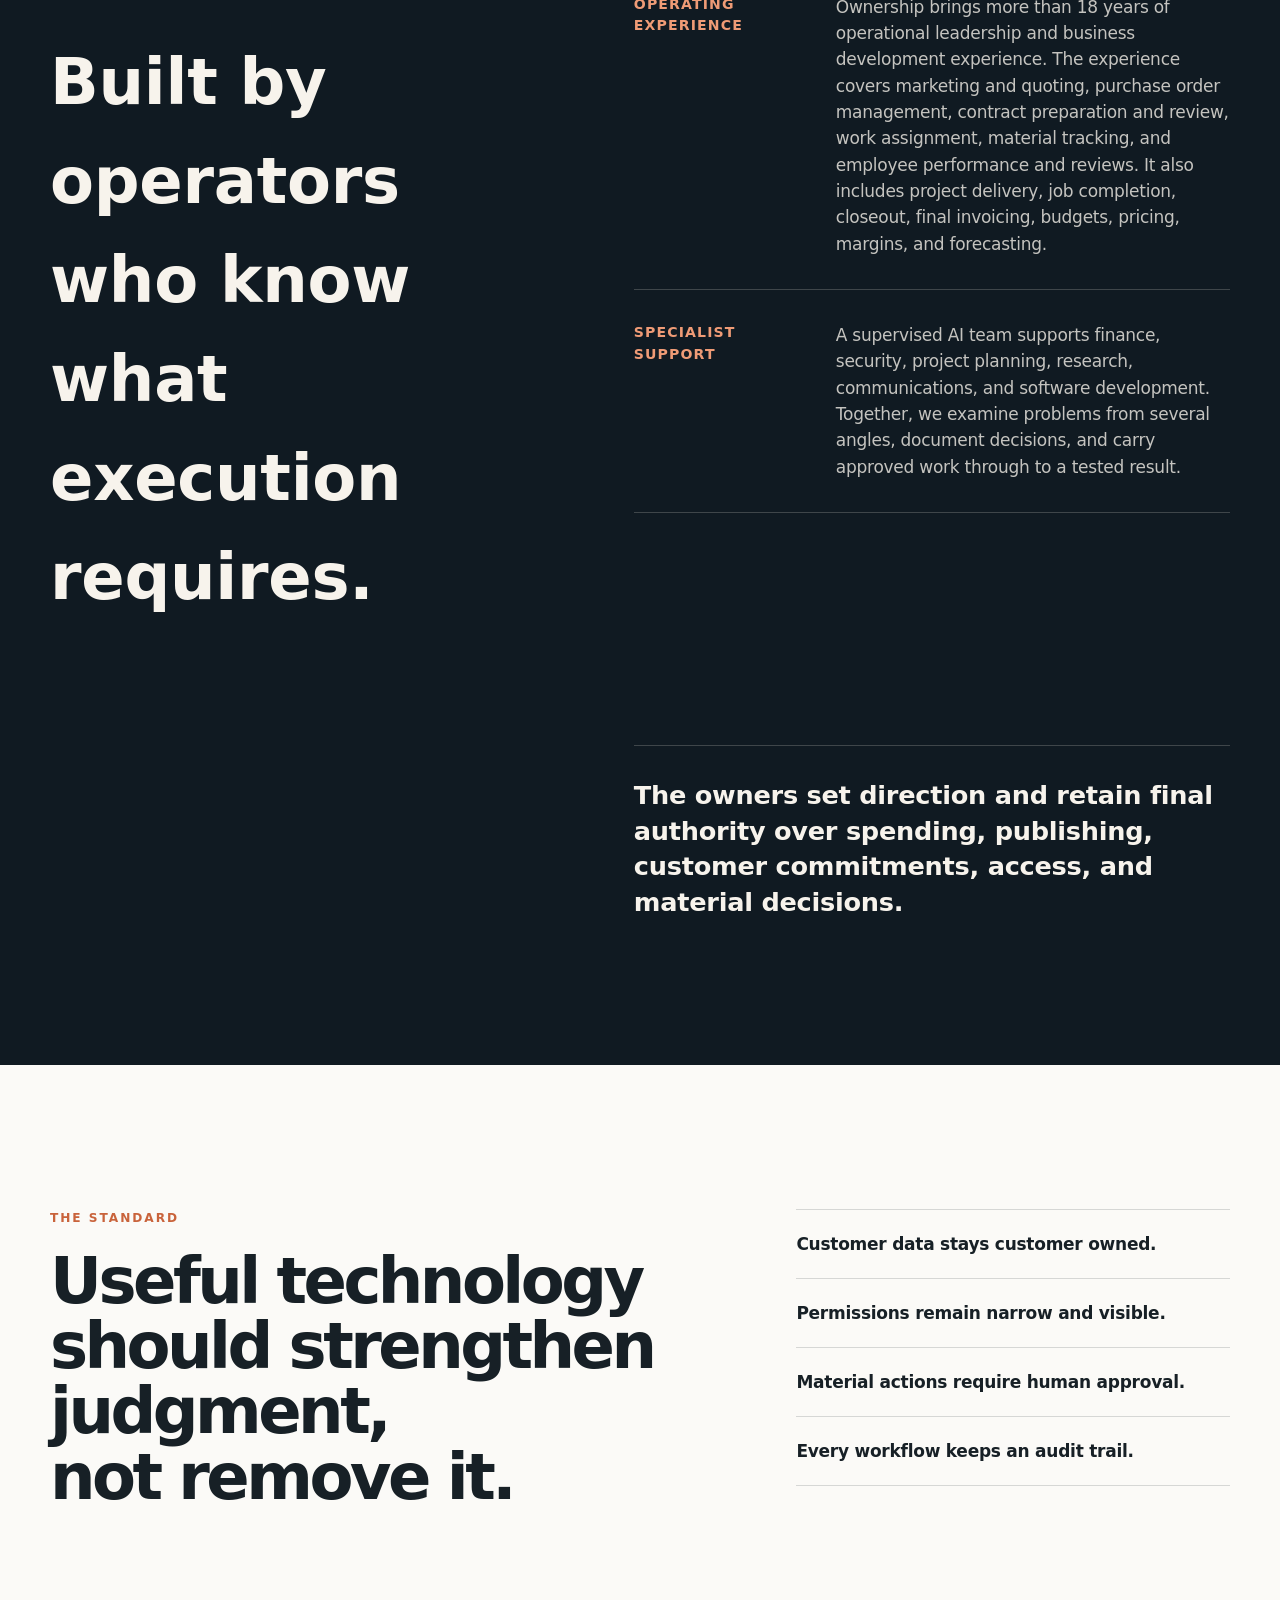
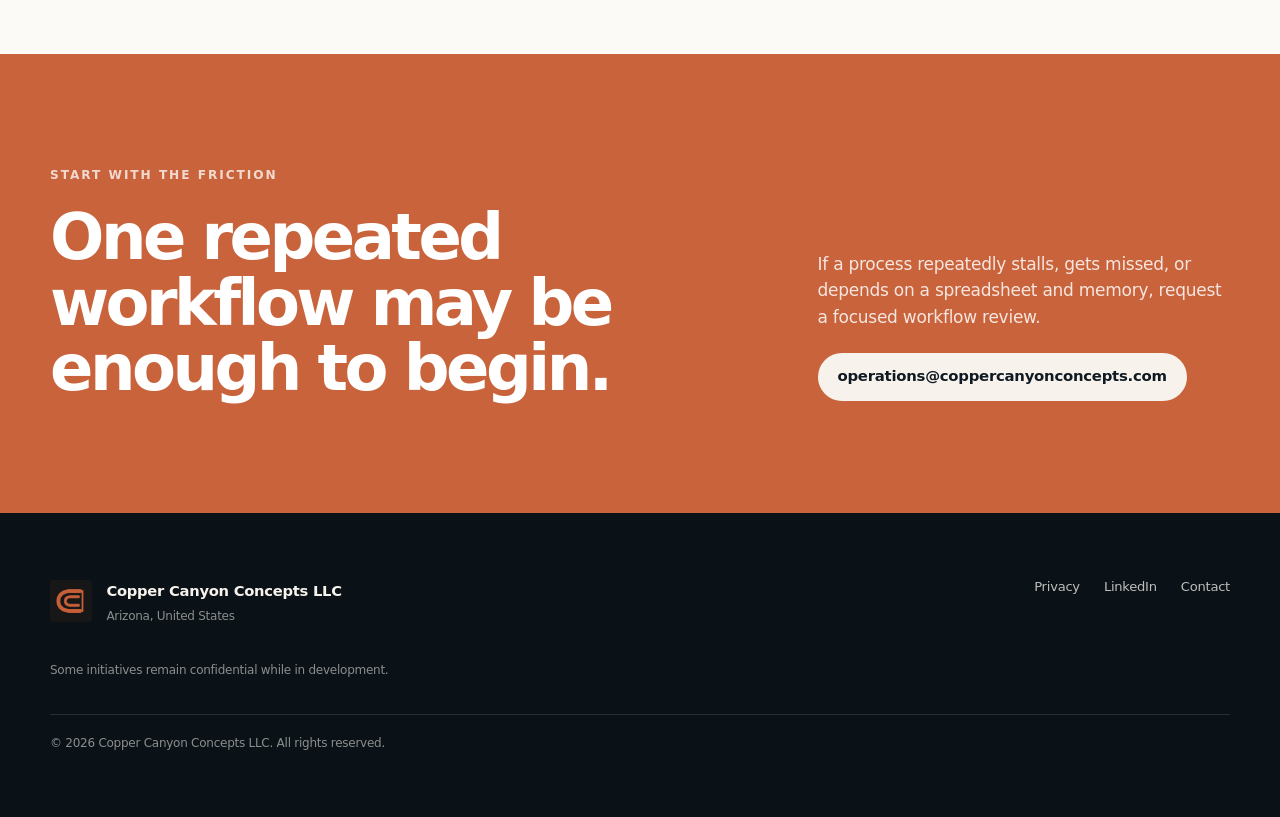
==== commit 714e2d70: "[verified] Clarify workflow offer and sample" ====
--- a/index.html
+++ b/index.html
@@ -3,14 +3,15 @@
 <head>
   <meta charset="utf-8">
   <meta name="viewport" content="width=device-width, initial-scale=1">
-  <meta name="description" content="Copper Canyon Concepts builds practical, human controlled workflow systems and virtual operations for small businesses.">
+  <meta name="description" content="Copper Canyon Concepts maps and pilots human controlled workflow automation for Arizona small and midsize businesses.">
   <meta name="theme-color" content="#101a22">
-  <meta property="og:title" content="Copper Canyon Concepts">
-  <meta property="og:description" content="Building practical businesses for the work ahead.">
+  <meta property="og:title" content="Workflow Automation for Arizona Businesses | Copper Canyon Concepts">
+  <meta property="og:description" content="Fix the handoffs that delay quotes, jobs, and invoices with a bounded, human controlled workflow pilot.">
   <meta property="og:type" content="website">
-  <meta property="og:url" content="https://coppercanyonconcepts.com">
+  <meta property="og:url" content="https://coppercanyonconcepts.com/">
   <meta property="og:image" content="https://coppercanyonconcepts.com/assets/superstition_sunrise.jpg">
-  <title>Copper Canyon Concepts</title>
+  <title>Workflow Automation for Arizona Businesses | Copper Canyon Concepts</title>
+  <link rel="canonical" href="https://coppercanyonconcepts.com/">
   <link rel="icon" href="assets/favicon.png" type="image/png">
   <link rel="stylesheet" href="styles.css">
 </head>
@@ -26,10 +27,10 @@
       </span>
     </a>
     <nav class="nav_links" aria-label="Site navigation">
-      <a href="#work">What we build</a>
+      <a href="#work">Services</a>
+      <a href="#sample-workflow">Sample workflow</a>
       <a href="#method">How we work</a>
       <a href="#focus">Who we serve</a>
-      <a href="#team">Our team</a>
       <a class="nav_contact" href="mailto:operations@coppercanyonconcepts.com">Contact</a>
     </nav>
   </header>
@@ -39,13 +40,14 @@
       <div class="hero_media" role="img" aria-label="Sunrise over the Superstition Mountains in Arizona"></div>
       <div class="hero_scrim"></div>
       <div class="hero_content">
-        <p class="eyebrow">Arizona based venture and operating company</p>
-        <h1 id="hero_title">Building practical businesses for the work ahead.</h1>
-        <p class="hero_intro">Copper Canyon Concepts develops practical workflow systems and human controlled virtual operations for small businesses.</p>
+        <p class="eyebrow">Workflow automation for Arizona small and midsize businesses</p>
+        <h1 id="hero_title">Fix the handoffs that delay quotes, jobs, and invoices.</h1>
+        <p class="hero_intro">Copper Canyon Concepts maps one repeated workflow, builds a controlled pilot, and keeps approvals and business data in your hands.</p>
         <div class="hero_actions">
-          <a class="button primary" href="mailto:operations@coppercanyonconcepts.com?subject=Compare%20workflows">Compare workflows</a>
-          <a class="text_link" href="#method">See how we work <span aria-hidden="true">→</span></a>
-        </div>
+          <a class="button primary" href="mailto:operations@coppercanyonconcepts.com?subject=Workflow%20review%20request">Request a 20 minute workflow review</a>
+          <a class="text_link" href="#pilot-plan">See a sample pilot plan <span aria-hidden="true">→</span></a>
+        </div>
+        <p class="hero_note">Bring one process that gets missed, delayed, or reworked. You will leave with a clear next step, even if automation is not the answer.</p>
       </div>
     </section>
 
@@ -62,6 +64,27 @@
         <h2 id="problem_title">What still depends on someone remembering?</h2>
         <p>A quote awaiting follow up. A field change trapped in a message. Photos missing at closeout. An approval sitting in an inbox. Completed work that is still not ready to bill.</p>
         <p class="emphasis">These are workflow gaps, not effort problems.</p>
+      </div>
+    </section>
+
+    <section class="pilot_section section_shell" id="pilot-plan" aria-labelledby="pilot_title">
+      <div class="pilot_intro">
+        <p class="section_label">A defined first engagement</p>
+        <h2 id="pilot_title">Workflow Review and Pilot Plan</h2>
+        <p>Start with a short introductory review of one repeated process. If deeper analysis is appropriate, Copper Canyon Concepts defines a paid diagnostic before requesting system access or beginning implementation.</p>
+        <p class="pilot_boundary"><strong>No commitment to automate.</strong> The review may conclude that a process change, clearer ownership, or a simpler tool is the better answer.</p>
+      </div>
+      <div class="pilot_deliverables" aria-label="Workflow Review and Pilot Plan deliverables">
+        <p class="deliverable_label">A paid diagnostic can include</p>
+        <ul role="list">
+          <li><span>01</span>Current workflow map</li>
+          <li><span>02</span>Baseline measurement plan</li>
+          <li><span>03</span>Human approval points</li>
+          <li><span>04</span>Access and data risk map</li>
+          <li><span>05</span>Recommended bounded pilot</li>
+          <li><span>06</span>Implementation estimate</li>
+          <li><span>07</span>Proceed, revise, or stop decision</li>
+        </ul>
       </div>
     </section>
 
@@ -104,13 +127,61 @@
       </div>
     </section>
 
+    <section class="sample_section section_shell" id="sample-workflow" aria-labelledby="sample_title">
+      <div class="sample_heading">
+        <div>
+          <p class="section_label">Illustrative sample, not client work</p>
+          <h2 id="sample_title">Closeout to Invoice Readiness</h2>
+        </div>
+        <p>This example shows how one bounded workflow could make missing records and approval status visible before final invoicing. No savings or performance result is claimed.</p>
+      </div>
+
+      <ol class="workflow_path" role="list" aria-label="Sample closeout to invoice workflow">
+        <li>
+          <span>01</span>
+          <h3>Work marked complete</h3>
+          <p>An accountable person starts the closeout check.</p>
+        </li>
+        <li>
+          <span>02</span>
+          <h3>Required records checked</h3>
+          <p>Expected photographs, documents, tests, and signatures are compared with the agreed list.</p>
+        </li>
+        <li>
+          <span>03</span>
+          <h3>Missing items routed</h3>
+          <p>Each gap is assigned to a named owner instead of remaining in a message thread.</p>
+        </li>
+        <li>
+          <span>04</span>
+          <h3>Human approval recorded</h3>
+          <p>A designated reviewer confirms completeness and decides whether exceptions are acceptable.</p>
+        </li>
+        <li>
+          <span>05</span>
+          <h3>Invoice ready packet prepared</h3>
+          <p>Approved records are organized for the existing billing process.</p>
+        </li>
+        <li>
+          <span>06</span>
+          <h3>Exceptions remain visible</h3>
+          <p>Open items, decisions, and timestamps remain available for review.</p>
+        </li>
+      </ol>
+
+      <div class="sample_guardrail">
+        <strong>What stays human</strong>
+        <p>People define the requirements, accept exceptions, approve completion, and authorize invoicing. Nothing is sent or approved automatically.</p>
+      </div>
+    </section>
+
     <section class="method_section section_shell" id="method" aria-labelledby="method_title">
       <div class="section_intro">
         <p class="section_label">How we work</p>
         <h2 id="method_title">Start small. Prove the handoff. Expand with evidence.</h2>
       </div>
 
-      <ol class="method_steps">
+      <ol class="method_steps" role="list">
         <li>
           <span class="step_number">1</span>
           <h3>Map one workflow</h3>
@@ -185,8 +256,8 @@
         <h2 id="contact_title">One repeated workflow may be enough to begin.</h2>
       </div>
       <div class="contact_action">
-        <p>If a process repeatedly stalls, gets missed, or depends on a spreadsheet and memory, we would be glad to compare workflows.</p>
-        <a class="button light" href="mailto:operations@coppercanyonconcepts.com?subject=Compare%20workflows">operations@coppercanyonconcepts.com</a>
+        <p>If a process repeatedly stalls, gets missed, or depends on a spreadsheet and memory, request a focused workflow review.</p>
+        <a class="button light" href="mailto:operations@coppercanyonconcepts.com?subject=Workflow%20review%20request">operations@coppercanyonconcepts.com</a>
       </div>
     </section>
   </main>
--- a/styles.css
+++ b/styles.css
@@ -174,9 +174,9 @@
 }
 
 .hero h1 {
-  max-width: 760px;
-  margin: 0;
-  font-size: clamp(3.25rem, 7.6vw, 6.5rem);
+  max-width: 900px;
+  margin: 0;
+  font-size: clamp(3.1rem, 7vw, 6.1rem);
   font-weight: 650;
   letter-spacing: -0.065em;
   line-height: 0.96;
@@ -184,11 +184,18 @@
 }
 
 .hero_intro {
-  max-width: 650px;
+  max-width: 720px;
   margin: 2rem 0 0;
   color: rgba(247, 243, 236, 0.84);
   font-size: clamp(1.1rem, 2vw, 1.35rem);
   line-height: 1.48;
+}
+
+.hero_note {
+  max-width: 720px;
+  margin: 1.3rem 0 0;
+  color: rgba(247, 243, 236, 0.68);
+  font-size: 0.92rem;
 }
 
 .hero_actions {
@@ -296,6 +303,78 @@
   font-weight: 750;
 }
 
+.pilot_section {
+  display: grid;
+  grid-template-columns: 1fr 1fr;
+  gap: 6rem;
+  padding-top: 0;
+  padding-bottom: 9rem;
+}
+
+.pilot_intro h2 {
+  max-width: 620px;
+  margin: 0;
+  font-size: clamp(2.5rem, 5vw, 4.5rem);
+  font-weight: 650;
+  letter-spacing: -0.055em;
+  line-height: 1.02;
+  text-wrap: balance;
+}
+
+.pilot_intro > p:not(.section_label) {
+  max-width: 650px;
+  margin: 1.5rem 0 0;
+  color: var(--muted);
+}
+
+.pilot_boundary {
+  padding-top: 1.4rem;
+  border-top: 1px solid var(--line);
+}
+
+.pilot_boundary strong {
+  color: var(--ink);
+}
+
+.pilot_deliverables {
+  align-self: start;
+  padding: 2rem;
+  border: 1px solid var(--line);
+  background: var(--warm_white);
+  box-shadow: var(--shadow);
+}
+
+.deliverable_label {
+  margin: 0 0 1rem;
+  color: var(--copper_dark);
+  font-size: 0.76rem;
+  font-weight: 800;
+  letter-spacing: 0.12em;
+  text-transform: uppercase;
+}
+
+.pilot_deliverables ul {
+  margin: 0;
+  padding: 0;
+  list-style: none;
+  border-top: 1px solid var(--line);
+}
+
+.pilot_deliverables li {
+  display: grid;
+  grid-template-columns: 42px 1fr;
+  gap: 0.8rem;
+  padding: 1rem 0;
+  border-bottom: 1px solid var(--line);
+  font-weight: 700;
+}
+
+.pilot_deliverables li span {
+  color: var(--copper_dark);
+  font-size: 0.76rem;
+  letter-spacing: 0.08em;
+}
+
 .work_section {
   padding: 9rem 0 4rem;
   background: var(--basalt);
@@ -362,6 +441,89 @@
   color: var(--sage);
   font-size: 0.88rem;
   font-weight: 700;
+}
+
+.sample_section {
+  padding-top: 9rem;
+  padding-bottom: 2rem;
+}
+
+.sample_heading {
+  display: grid;
+  grid-template-columns: 1.35fr 0.65fr;
+  gap: 5rem;
+  align-items: end;
+}
+
+.sample_heading h2 {
+  max-width: 760px;
+  margin: 0;
+  font-size: clamp(2.5rem, 5vw, 4.7rem);
+  font-weight: 650;
+  letter-spacing: -0.055em;
+  line-height: 1.02;
+  text-wrap: balance;
+}
+
+.sample_heading > p {
+  margin: 0;
+  color: var(--muted);
+}
+
+.workflow_path {
+  display: grid;
+  grid-template-columns: repeat(3, 1fr);
+  margin: 5rem 0 0;
+  padding: 0;
+  list-style: none;
+  border-top: 1px solid var(--line);
+  border-left: 1px solid var(--line);
+}
+
+.workflow_path li {
+  min-height: 250px;
+  padding: 1.7rem;
+  border-right: 1px solid var(--line);
+  border-bottom: 1px solid var(--line);
+  background: var(--warm_white);
+}
+
+.workflow_path li > span {
+  color: var(--copper_dark);
+  font-size: 0.76rem;
+  font-weight: 800;
+  letter-spacing: 0.1em;
+}
+
+.workflow_path h3 {
+  margin: 2.5rem 0 0;
+  font-size: 1.25rem;
+  letter-spacing: -0.03em;
+}
+
+.workflow_path p {
+  margin: 0.8rem 0 0;
+  color: var(--muted);
+  font-size: 0.92rem;
+}
+
+.sample_guardrail {
+  display: grid;
+  grid-template-columns: 180px 1fr;
+  gap: 2rem;
+  margin-top: 1.5rem;
+  padding: 1.5rem;
+  border-left: 4px solid var(--copper);
+  background: rgba(201, 99, 59, 0.08);
+}
+
+.sample_guardrail strong,
+.sample_guardrail p {
+  margin: 0;
+}
+
+.sample_guardrail strong {
+  color: var(--copper_dark);
 }
 
 .method_section {
@@ -687,7 +849,9 @@
   }
 
   .problem_section,
+  .pilot_section,
   .section_intro,
+  .sample_heading,
   .team_layout,
   .control_section,
   .contact_section {
@@ -715,6 +879,10 @@
     grid-template-columns: 1fr 1fr;
   }
 
+  .workflow_path {
+    grid-template-columns: 1fr 1fr;
+  }
+
   .method_steps li:nth-child(2) {
     border-right: 0;
   }
@@ -769,7 +937,7 @@
   }
 
   .hero h1 {
-    font-size: clamp(3rem, 15vw, 4.45rem);
+    font-size: clamp(2.7rem, 12vw, 3.8rem);
   }
 
   .hero_actions {
@@ -795,6 +963,7 @@
   }
 
   .problem_section,
+  .pilot_section,
   .work_section,
   .method_section,
   .team_section,
@@ -821,6 +990,20 @@
     margin-top: 4rem;
   }
 
+  .workflow_path {
+    grid-template-columns: 1fr;
+    margin-top: 3rem;
+  }
+
+  .workflow_path li {
+    min-height: 0;
+  }
+
+  .sample_guardrail {
+    grid-template-columns: 1fr;
+    gap: 0.6rem;
+  }
+
   .method_steps li,
   .method_steps li:not(:first-child) {
     min-height: 0;
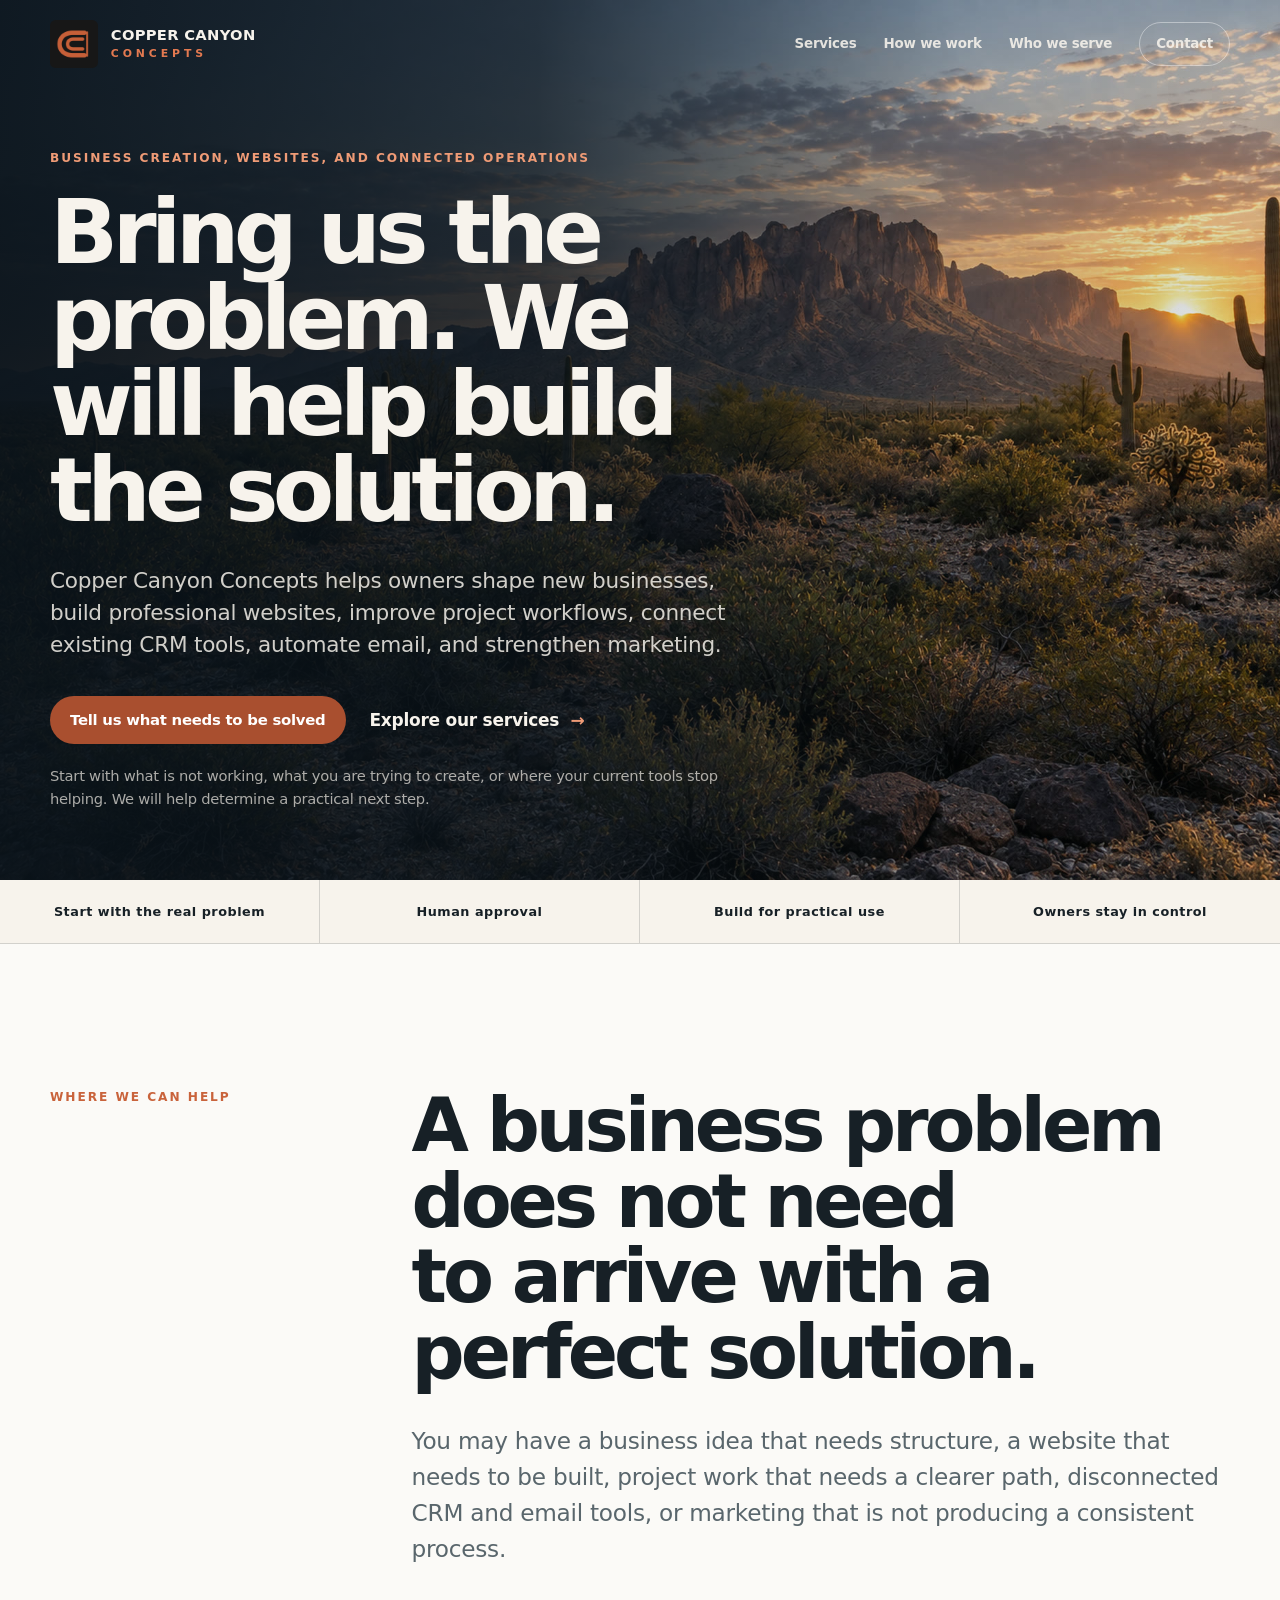
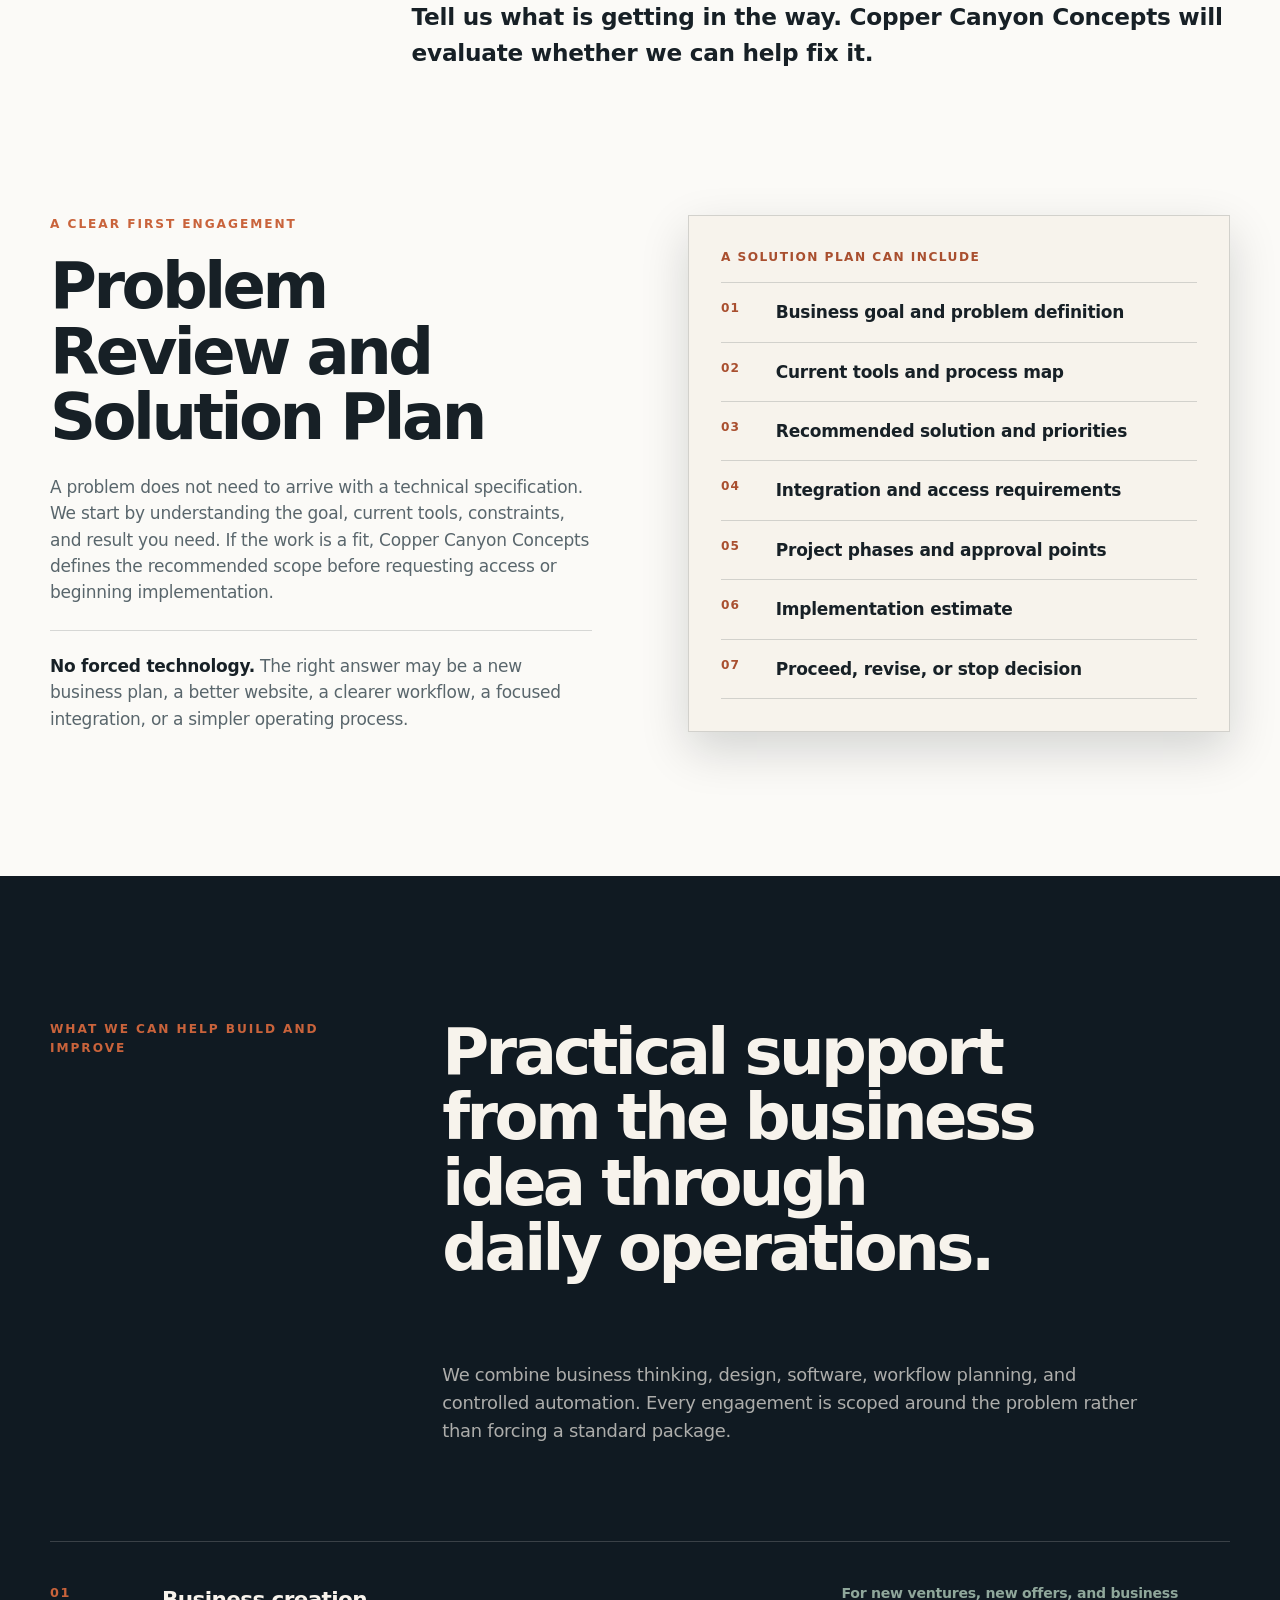
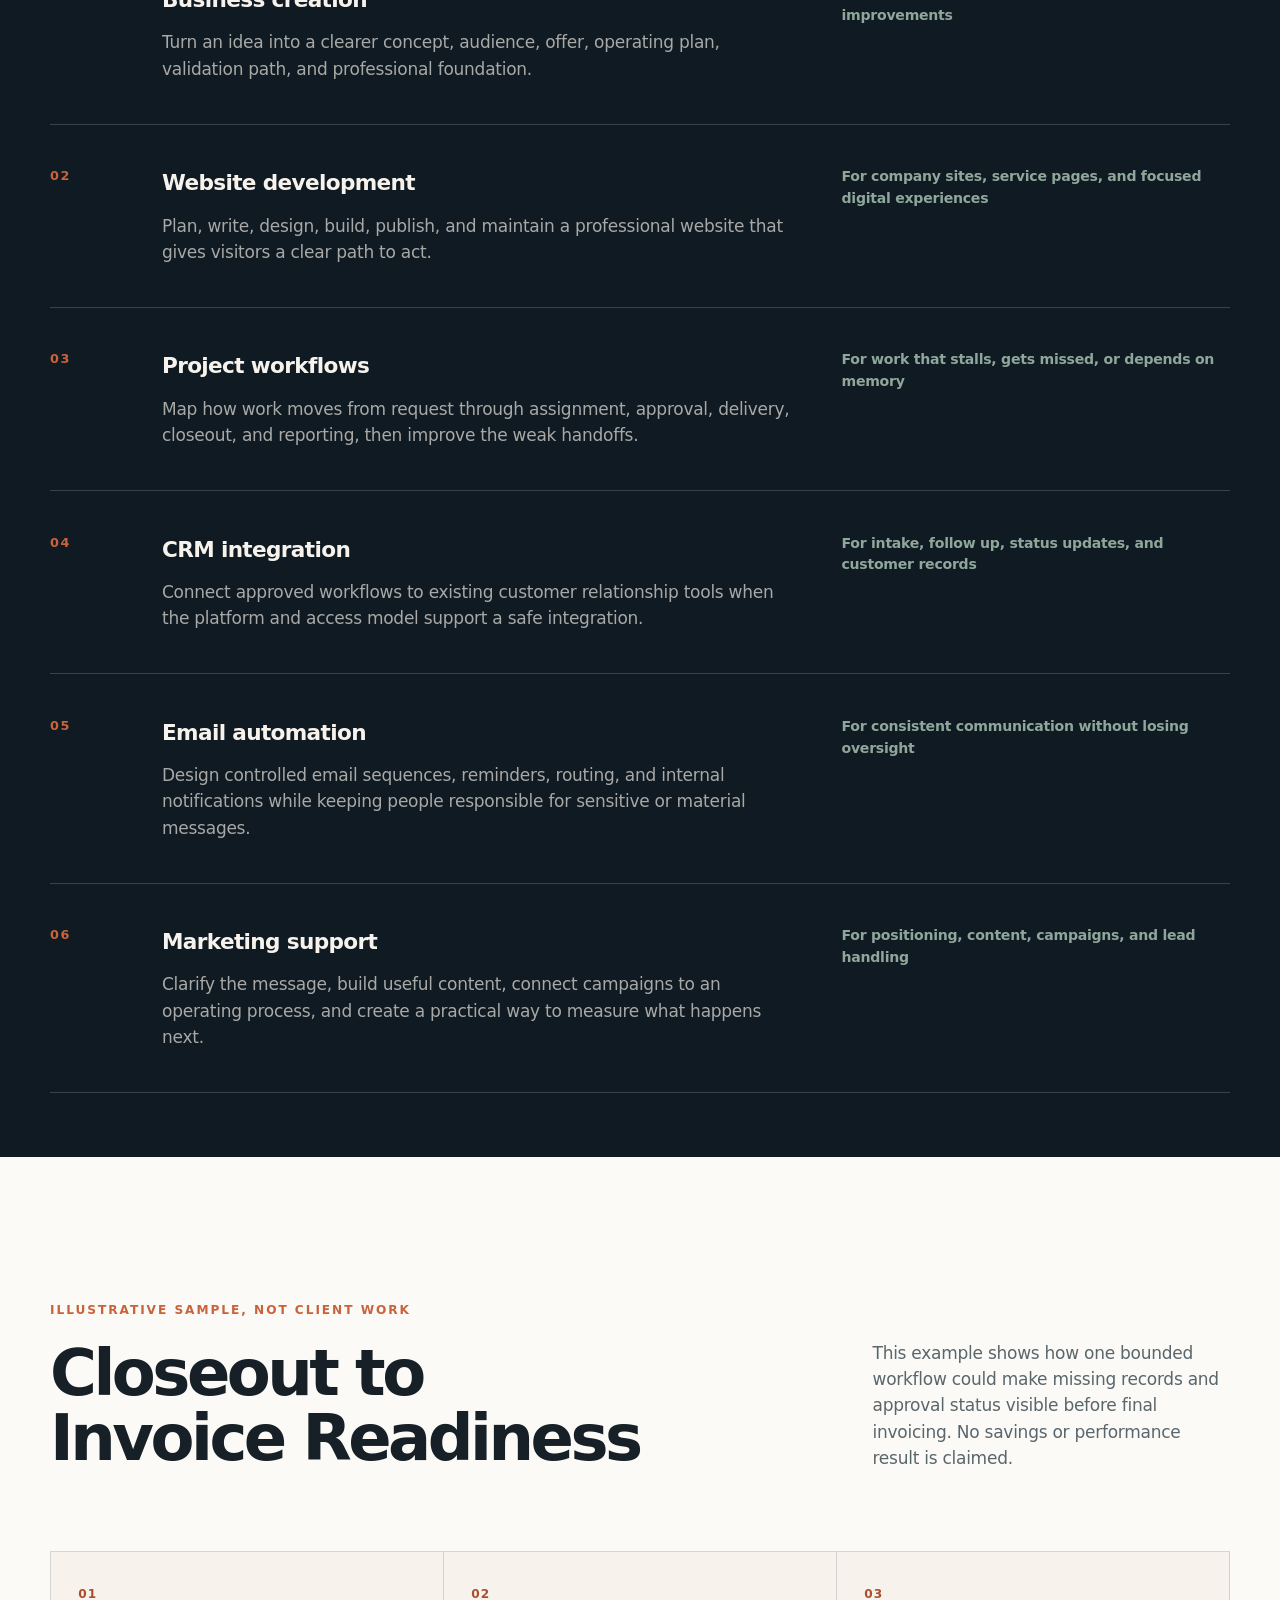
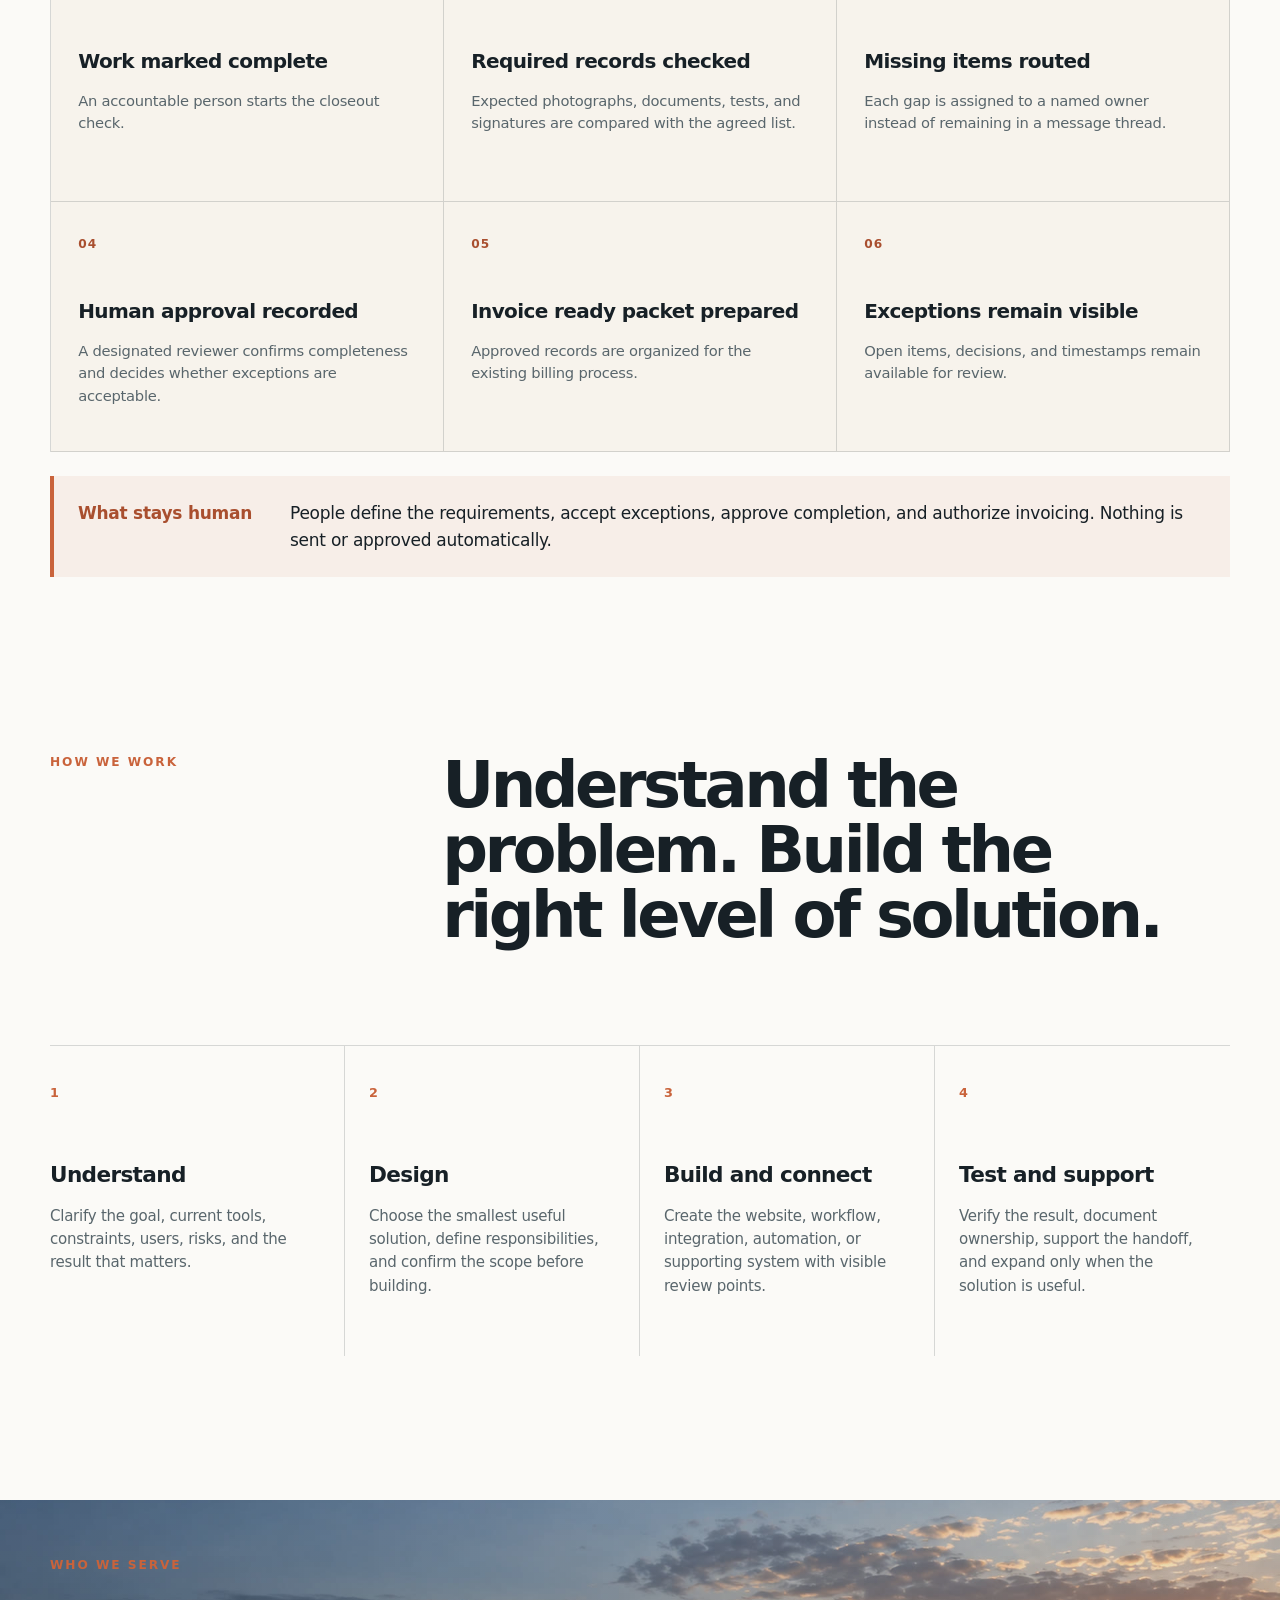
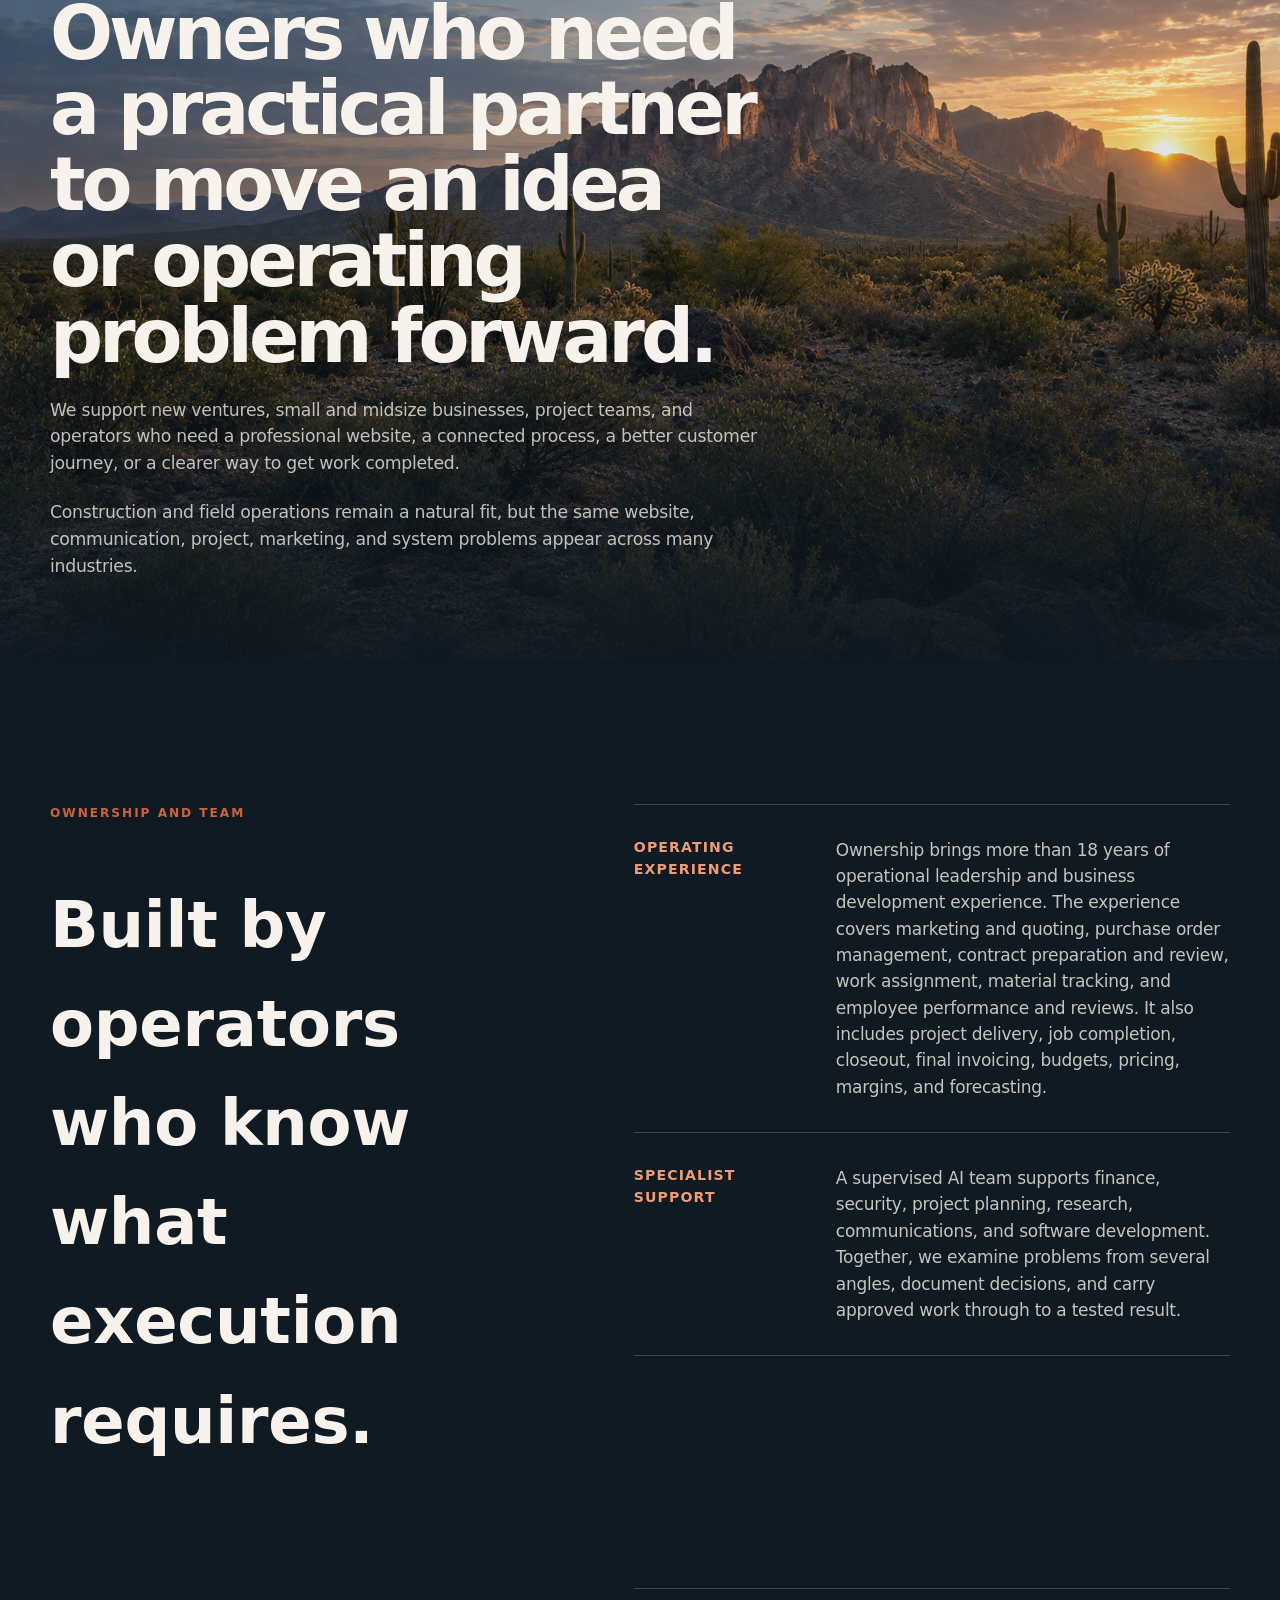
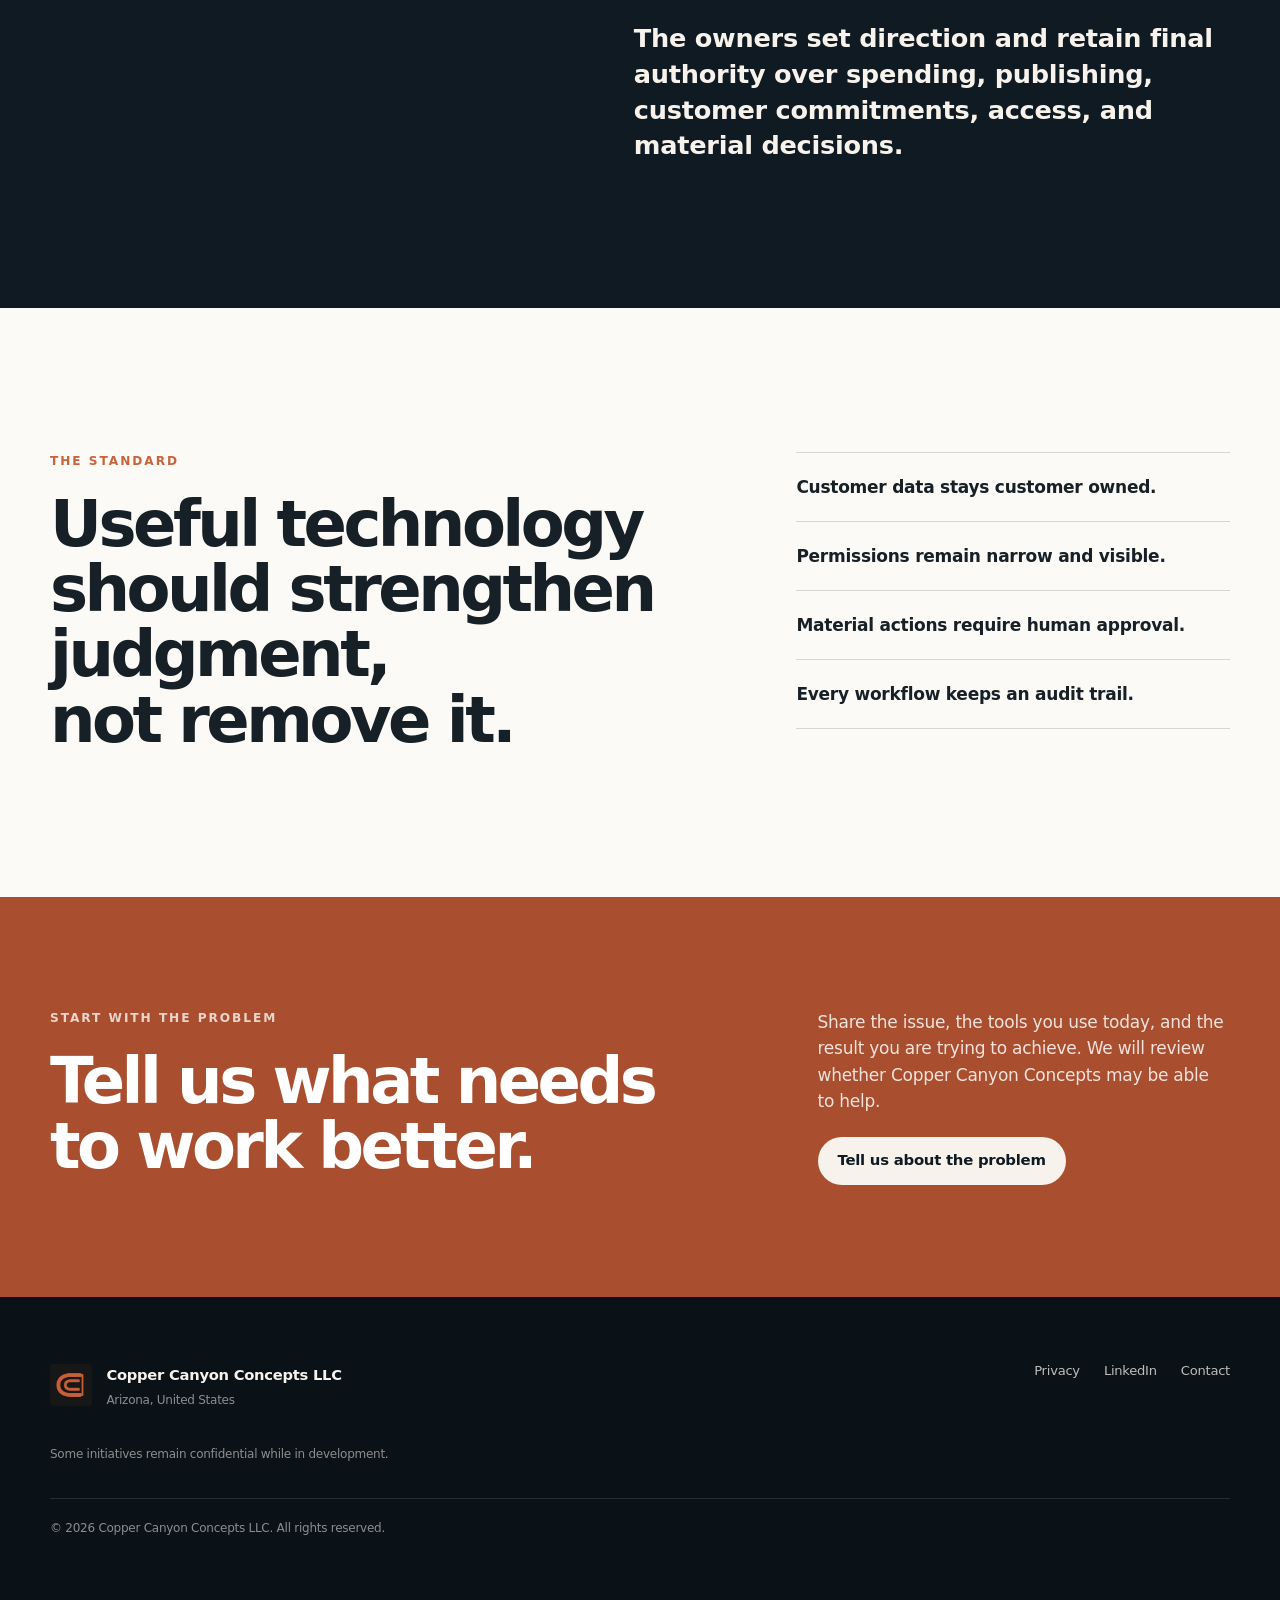
==== commit 7303ee89: "[verified] Broaden services and add inquiry form" ====
--- a/index.html
+++ b/index.html
@@ -3,14 +3,14 @@
 <head>
   <meta charset="utf-8">
   <meta name="viewport" content="width=device-width, initial-scale=1">
-  <meta name="description" content="Copper Canyon Concepts maps and pilots human controlled workflow automation for Arizona small and midsize businesses.">
+  <meta name="description" content="Copper Canyon Concepts helps businesses shape ideas, build websites, improve project workflows, connect CRM tools, automate email, and strengthen marketing.">
   <meta name="theme-color" content="#101a22">
-  <meta property="og:title" content="Workflow Automation for Arizona Businesses | Copper Canyon Concepts">
-  <meta property="og:description" content="Fix the handoffs that delay quotes, jobs, and invoices with a bounded, human controlled workflow pilot.">
+  <meta property="og:title" content="Business Development and Operations | Copper Canyon Concepts">
+  <meta property="og:description" content="Bring Copper Canyon Concepts the business problem. We will help define, build, connect, and improve the right solution.">
   <meta property="og:type" content="website">
   <meta property="og:url" content="https://coppercanyonconcepts.com/">
   <meta property="og:image" content="https://coppercanyonconcepts.com/assets/superstition_sunrise.jpg">
-  <title>Workflow Automation for Arizona Businesses | Copper Canyon Concepts</title>
+  <title>Business Development and Operations | Copper Canyon Concepts</title>
   <link rel="canonical" href="https://coppercanyonconcepts.com/">
   <link rel="icon" href="assets/favicon.png" type="image/png">
   <link rel="stylesheet" href="styles.css">
@@ -28,10 +28,9 @@
     </a>
     <nav class="nav_links" aria-label="Site navigation">
       <a href="#work">Services</a>
-      <a href="#sample-workflow">Sample workflow</a>
       <a href="#method">How we work</a>
       <a href="#focus">Who we serve</a>
-      <a class="nav_contact" href="mailto:operations@coppercanyonconcepts.com">Contact</a>
+      <a class="nav_contact" href="contact.html">Contact</a>
     </nav>
   </header>
 
@@ -40,48 +39,48 @@
       <div class="hero_media" role="img" aria-label="Sunrise over the Superstition Mountains in Arizona"></div>
       <div class="hero_scrim"></div>
       <div class="hero_content">
-        <p class="eyebrow">Workflow automation for Arizona small and midsize businesses</p>
-        <h1 id="hero_title">Fix the handoffs that delay quotes, jobs, and invoices.</h1>
-        <p class="hero_intro">Copper Canyon Concepts maps one repeated workflow, builds a controlled pilot, and keeps approvals and business data in your hands.</p>
+        <p class="eyebrow">Business creation, websites, and connected operations</p>
+        <h1 id="hero_title">Bring us the problem. We will help build the solution.</h1>
+        <p class="hero_intro">Copper Canyon Concepts helps owners shape new businesses, build professional websites, improve project workflows, connect existing CRM tools, automate email, and strengthen marketing.</p>
         <div class="hero_actions">
-          <a class="button primary" href="mailto:operations@coppercanyonconcepts.com?subject=Workflow%20review%20request">Request a 20 minute workflow review</a>
-          <a class="text_link" href="#pilot-plan">See a sample pilot plan <span aria-hidden="true">→</span></a>
-        </div>
-        <p class="hero_note">Bring one process that gets missed, delayed, or reworked. You will leave with a clear next step, even if automation is not the answer.</p>
+          <a class="button primary" href="contact.html">Tell us what needs to be solved</a>
+          <a class="text_link" href="#work">Explore our services <span aria-hidden="true">→</span></a>
+        </div>
+        <p class="hero_note">Start with what is not working, what you are trying to create, or where your current tools stop helping. We will help determine a practical next step.</p>
       </div>
     </section>
 
     <section class="principles" aria-label="Operating principles">
-      <p>One workflow at a time</p>
+      <p>Start with the real problem</p>
       <p>Human approval</p>
-      <p>Measurable pilots</p>
-      <p>Operators in control</p>
+      <p>Build for practical use</p>
+      <p>Owners stay in control</p>
     </section>
 
     <section class="problem_section section_shell" aria-labelledby="problem_title">
-      <div class="section_label">The operating problem</div>
+      <div class="section_label">Where we can help</div>
       <div class="problem_copy">
-        <h2 id="problem_title">What still depends on someone remembering?</h2>
-        <p>A quote awaiting follow up. A field change trapped in a message. Photos missing at closeout. An approval sitting in an inbox. Completed work that is still not ready to bill.</p>
-        <p class="emphasis">These are workflow gaps, not effort problems.</p>
+        <h2 id="problem_title">A business problem does not need to arrive with a perfect solution.</h2>
+        <p>You may have a business idea that needs structure, a website that needs to be built, project work that needs a clearer path, disconnected CRM and email tools, or marketing that is not producing a consistent process.</p>
+        <p class="emphasis">Tell us what is getting in the way. Copper Canyon Concepts will evaluate whether we can help fix it.</p>
       </div>
     </section>
 
     <section class="pilot_section section_shell" id="pilot-plan" aria-labelledby="pilot_title">
       <div class="pilot_intro">
-        <p class="section_label">A defined first engagement</p>
-        <h2 id="pilot_title">Workflow Review and Pilot Plan</h2>
-        <p>Start with a short introductory review of one repeated process. If deeper analysis is appropriate, Copper Canyon Concepts defines a paid diagnostic before requesting system access or beginning implementation.</p>
-        <p class="pilot_boundary"><strong>No commitment to automate.</strong> The review may conclude that a process change, clearer ownership, or a simpler tool is the better answer.</p>
-      </div>
-      <div class="pilot_deliverables" aria-label="Workflow Review and Pilot Plan deliverables">
-        <p class="deliverable_label">A paid diagnostic can include</p>
+        <p class="section_label">A clear first engagement</p>
+        <h2 id="pilot_title">Problem Review and Solution Plan</h2>
+        <p>A problem does not need to arrive with a technical specification. We start by understanding the goal, current tools, constraints, and result you need. If the work is a fit, Copper Canyon Concepts defines the recommended scope before requesting access or beginning implementation.</p>
+        <p class="pilot_boundary"><strong>No forced technology.</strong> The right answer may be a new business plan, a better website, a clearer workflow, a focused integration, or a simpler operating process.</p>
+      </div>
+      <div class="pilot_deliverables">
+        <p class="deliverable_label">A solution plan can include</p>
         <ul role="list">
-          <li><span>01</span>Current workflow map</li>
-          <li><span>02</span>Baseline measurement plan</li>
-          <li><span>03</span>Human approval points</li>
-          <li><span>04</span>Access and data risk map</li>
-          <li><span>05</span>Recommended bounded pilot</li>
+          <li><span>01</span>Business goal and problem definition</li>
+          <li><span>02</span>Current tools and process map</li>
+          <li><span>03</span>Recommended solution and priorities</li>
+          <li><span>04</span>Integration and access requirements</li>
+          <li><span>05</span>Project phases and approval points</li>
           <li><span>06</span>Implementation estimate</li>
           <li><span>07</span>Proceed, revise, or stop decision</li>
         </ul>
@@ -91,37 +90,64 @@
     <section class="work_section" id="work" aria-labelledby="work_title">
       <div class="section_shell">
         <div class="section_intro dark_intro">
-          <p class="section_label">What we are building</p>
-          <h2 id="work_title">Flexible virtual operations, grounded in real work.</h2>
-          <p>We are developing several ways for a small business to use a virtual operations teammate without giving up control of its data, decisions, or existing systems.</p>
+          <p class="section_label">What we can help build and improve</p>
+          <h2 id="work_title">Practical support from the business idea through daily operations.</h2>
+          <p>We combine business thinking, design, software, workflow planning, and controlled automation. Every engagement is scoped around the problem rather than forcing a standard package.</p>
         </div>
 
         <div class="service_rows">
           <article class="service_row">
             <div class="service_number">01</div>
             <div>
-              <h3>Managed virtual operations</h3>
-              <p>Copper Canyon builds and supports a bounded workflow with defined inputs, approval points, reporting, and ongoing maintenance.</p>
-            </div>
-            <p class="service_use">For recurring administrative and operational work</p>
+              <h3>Business creation</h3>
+              <p>Turn an idea into a clearer concept, audience, offer, operating plan, validation path, and professional foundation.</p>
+            </div>
+            <p class="service_use">For new ventures, new offers, and business improvements</p>
           </article>
 
           <article class="service_row">
             <div class="service_number">02</div>
             <div>
-              <h3>Dedicated private environments</h3>
-              <p>A customer specific environment for organizations that need stronger isolation, controlled integrations, or dedicated infrastructure.</p>
-            </div>
-            <p class="service_use">For privacy, isolation, and custom integration needs</p>
+              <h3>Website development</h3>
+              <p>Plan, write, design, build, publish, and maintain a professional website that gives visitors a clear path to act.</p>
+            </div>
+            <p class="service_use">For company sites, service pages, and focused digital experiences</p>
           </article>
 
           <article class="service_row">
             <div class="service_number">03</div>
             <div>
-              <h3>Custom build and support</h3>
-              <p>A purpose built system with clear delivery milestones, customer controlled business data, and optional ongoing management.</p>
-            </div>
-            <p class="service_use">For workflows that require direct ownership or deeper customization</p>
+              <h3>Project workflows</h3>
+              <p>Map how work moves from request through assignment, approval, delivery, closeout, and reporting, then improve the weak handoffs.</p>
+            </div>
+            <p class="service_use">For work that stalls, gets missed, or depends on memory</p>
+          </article>
+
+          <article class="service_row">
+            <div class="service_number">04</div>
+            <div>
+              <h3>CRM integration</h3>
+              <p>Connect approved workflows to existing customer relationship tools when the platform and access model support a safe integration.</p>
+            </div>
+            <p class="service_use">For intake, follow up, status updates, and customer records</p>
+          </article>
+
+          <article class="service_row">
+            <div class="service_number">05</div>
+            <div>
+              <h3>Email automation</h3>
+              <p>Design controlled email sequences, reminders, routing, and internal notifications while keeping people responsible for sensitive or material messages.</p>
+            </div>
+            <p class="service_use">For consistent communication without losing oversight</p>
+          </article>
+
+          <article class="service_row">
+            <div class="service_number">06</div>
+            <div>
+              <h3>Marketing support</h3>
+              <p>Clarify the message, build useful content, connect campaigns to an operating process, and create a practical way to measure what happens next.</p>
+            </div>
+            <p class="service_use">For positioning, content, campaigns, and lead handling</p>
           </article>
         </div>
       </div>
@@ -178,29 +204,29 @@
     <section class="method_section section_shell" id="method" aria-labelledby="method_title">
       <div class="section_intro">
         <p class="section_label">How we work</p>
-        <h2 id="method_title">Start small. Prove the handoff. Expand with evidence.</h2>
+        <h2 id="method_title">Understand the problem. Build the right level of solution.</h2>
       </div>
 
       <ol class="method_steps" role="list">
         <li>
           <span class="step_number">1</span>
-          <h3>Map one workflow</h3>
-          <p>Identify the real task, responsible people, inputs, exceptions, and required approvals.</p>
+          <h3>Understand</h3>
+          <p>Clarify the goal, current tools, constraints, users, risks, and the result that matters.</p>
         </li>
         <li>
           <span class="step_number">2</span>
-          <h3>Establish a baseline</h3>
-          <p>Measure delay, rework, missing information, review effort, and the current result.</p>
+          <h3>Design</h3>
+          <p>Choose the smallest useful solution, define responsibilities, and confirm the scope before building.</p>
         </li>
         <li>
           <span class="step_number">3</span>
-          <h3>Run a bounded pilot</h3>
-          <p>Test with least privilege, visible logs, stop conditions, and people still making material decisions.</p>
+          <h3>Build and connect</h3>
+          <p>Create the website, workflow, integration, automation, or supporting system with visible review points.</p>
         </li>
         <li>
           <span class="step_number">4</span>
-          <h3>Operate only when it works</h3>
-          <p>Expand carefully, preserve auditability, and keep the business in control.</p>
+          <h3>Test and support</h3>
+          <p>Verify the result, document ownership, support the handoff, and expand only when the solution is useful.</p>
         </li>
       </ol>
     </section>
@@ -208,10 +234,10 @@
     <section class="focus_section" id="focus" aria-labelledby="focus_title">
       <div class="focus_image" role="img" aria-label="Sonoran Desert foreground and Superstition Mountains at sunrise"></div>
       <div class="focus_panel">
-        <p class="section_label">Current focus</p>
-        <h2 id="focus_title">Operationally intensive small businesses.</h2>
-        <p>We work around the full operating cycle: marketing, quoting, purchasing, contracts, work assignment, material tracking, employee oversight, job completion, closeout, and final invoicing.</p>
-        <p>Construction is a natural fit, but the same process and margin problems appear across many industries.</p>
+        <p class="section_label">Who we serve</p>
+        <h2 id="focus_title">Owners who need a practical partner to move an idea or operating problem forward.</h2>
+        <p>We support new ventures, small and midsize businesses, project teams, and operators who need a professional website, a connected process, a better customer journey, or a clearer way to get work completed.</p>
+        <p>Construction and field operations remain a natural fit, but the same website, communication, project, marketing, and system problems appear across many industries.</p>
       </div>
     </section>
 
@@ -252,12 +278,12 @@
 
     <section class="contact_section" aria-labelledby="contact_title">
       <div>
-        <p class="section_label">Start with the friction</p>
-        <h2 id="contact_title">One repeated workflow may be enough to begin.</h2>
+        <p class="section_label">Start with the problem</p>
+        <h2 id="contact_title">Tell us what needs to work better.</h2>
       </div>
       <div class="contact_action">
-        <p>If a process repeatedly stalls, gets missed, or depends on a spreadsheet and memory, request a focused workflow review.</p>
-        <a class="button light" href="mailto:operations@coppercanyonconcepts.com?subject=Workflow%20review%20request">operations@coppercanyonconcepts.com</a>
+        <p>Share the issue, the tools you use today, and the result you are trying to achieve. We will review whether Copper Canyon Concepts may be able to help.</p>
+        <a class="button light" href="contact.html">Tell us about the problem</a>
       </div>
     </section>
   </main>
@@ -273,7 +299,7 @@
     <div class="footer_links">
       <a href="privacy.html">Privacy</a>
       <a href="https://www.linkedin.com/company/copper-canyon-concepts/" rel="noopener noreferrer">LinkedIn</a>
-      <a href="mailto:operations@coppercanyonconcepts.com">Contact</a>
+      <a href="contact.html">Contact</a>
     </div>
     <p class="footer_note">Some initiatives remain confidential while in development.</p>
     <p class="copyright">© 2026 Copper Canyon Concepts LLC. All rights reserved.</p>
--- a/styles.css
+++ b/styles.css
@@ -10,6 +10,7 @@
   --ink: #172026;
   --muted: #59666c;
   --line: rgba(23, 32, 38, 0.16);
+  --control_line: #747474;
   --max: 1180px;
   --shadow: 0 18px 45px rgba(9, 18, 24, 0.16);
 }
@@ -215,6 +216,8 @@
   text-decoration: none;
   font-size: 0.93rem;
   font-weight: 750;
+  border: 0;
+  cursor: pointer;
   transition: transform 160ms ease, background 160ms ease;
 }
 
@@ -223,12 +226,18 @@
 }
 
 .button.primary {
-  background: var(--copper);
+  background: var(--copper_dark);
   color: #fff;
 }
 
 .button.primary:hover {
-  background: #db7049;
+  background: #8f3d24;
+}
+
+.button:disabled {
+  opacity: 0.55;
+  cursor: not-allowed;
+  transform: none;
 }
 
 .text_link {
@@ -689,7 +698,7 @@
   grid-template-columns: 1.25fr 0.75fr;
   gap: 5rem;
   padding: 7rem max(1.5rem, calc((100% - var(--max)) / 2));
-  background: var(--copper);
+  background: var(--copper_dark);
   color: #fff;
 }
 
@@ -780,6 +789,312 @@
   background: var(--paper);
 }
 
+.contact_page {
+  background: var(--paper);
+}
+
+.contact_page .eyebrow,
+.contact_page .section_label {
+  color: var(--copper_dark);
+}
+
+.contact_main {
+  display: grid;
+  grid-template-columns: minmax(0, 0.82fr) minmax(520px, 1.18fr);
+  gap: 5rem;
+  width: min(calc(100% - 3rem), var(--max));
+  margin: 0 auto;
+  padding: 7rem 0 8rem;
+}
+
+.contact_intro h1 {
+  max-width: 620px;
+  margin: 0;
+  font-size: clamp(3.2rem, 6vw, 5.8rem);
+  font-weight: 650;
+  letter-spacing: -0.06em;
+  line-height: 0.98;
+  text-wrap: balance;
+}
+
+.contact_lead {
+  max-width: 650px;
+  margin: 2rem 0 0;
+  color: var(--muted);
+  font-size: 1.15rem;
+}
+
+.contact_jump {
+  margin-top: 1.5rem;
+}
+
+.contact_expectations {
+  margin-top: 4rem;
+  padding-top: 2rem;
+  border-top: 1px solid var(--line);
+}
+
+.contact_expectations h2 {
+  margin: 0;
+  font-size: 1.25rem;
+}
+
+.contact_expectations ol {
+  margin: 1.2rem 0 0;
+  padding: 0;
+  list-style: none;
+}
+
+.contact_expectations li {
+  display: grid;
+  grid-template-columns: 32px 1fr;
+  gap: 0.8rem;
+  padding: 0.9rem 0;
+  border-bottom: 1px solid var(--line);
+  color: var(--muted);
+}
+
+.contact_expectations li span {
+  color: var(--copper_dark);
+  font-weight: 800;
+}
+
+.contact_privacy_note {
+  margin-top: 2rem;
+  padding: 1.4rem;
+  border-left: 4px solid var(--copper);
+  background: rgba(201, 99, 59, 0.08);
+}
+
+.contact_privacy_note p {
+  margin: 0.5rem 0 0;
+  color: var(--muted);
+  font-size: 0.92rem;
+}
+
+.inquiry_panel {
+  padding: clamp(1.5rem, 4vw, 3rem);
+  border: 1px solid var(--control_line);
+  background: var(--warm_white);
+  box-shadow: var(--shadow);
+}
+
+.inquiry_heading h2 {
+  margin: 0;
+  font-size: clamp(2rem, 4vw, 3.2rem);
+  letter-spacing: -0.05em;
+  line-height: 1.05;
+}
+
+.inquiry_heading > p:last-child {
+  margin: 1rem 0 0;
+  color: var(--muted);
+  font-size: 0.92rem;
+}
+
+#inquiry-form {
+  margin-top: 2.5rem;
+}
+
+.form_grid {
+  display: grid;
+  gap: 1.2rem;
+}
+
+.form_grid.two_columns {
+  grid-template-columns: 1fr 1fr;
+}
+
+.form_grid + .form_grid,
+.form_grid + .field_group,
+.field_group + .field_group,
+.field_group + .safety_confirmation,
+.safety_confirmation + .form_actions {
+  margin-top: 1.4rem;
+}
+
+.field_group {
+  min-width: 0;
+}
+
+.field_group label,
+.field_group legend {
+  display: block;
+  margin: 0 0 0.45rem;
+  color: var(--ink);
+  font-size: 0.9rem;
+  font-weight: 750;
+}
+
+.required_text {
+  margin-left: 0.35rem;
+  color: var(--copper_dark);
+  font-size: 0.74rem;
+  letter-spacing: 0.06em;
+  text-transform: uppercase;
+}
+
+.field_group input,
+.field_group select,
+.field_group textarea {
+  width: 100%;
+  min-height: 48px;
+  padding: 0.78rem 0.85rem;
+  border: 1px solid var(--control_line);
+  border-radius: 0.35rem;
+  background: #fff;
+  color: var(--ink);
+  font: inherit;
+  font-size: 0.95rem;
+}
+
+.field_group textarea {
+  resize: vertical;
+}
+
+.field_group input:focus,
+.field_group select:focus,
+.field_group textarea:focus {
+  border-color: var(--copper_dark);
+  outline: 3px solid var(--copper_dark);
+  outline-offset: 2px;
+}
+
+.checkbox_fieldset {
+  margin: 1.6rem 0 0;
+  padding: 0;
+  border: 0;
+}
+
+.field_help {
+  margin: 0 0 0.8rem;
+  color: var(--muted);
+  font-size: 0.84rem;
+}
+
+.checkbox_grid {
+  display: grid;
+  grid-template-columns: 1fr 1fr;
+  gap: 0.7rem;
+}
+
+.checkbox_grid label {
+  display: flex;
+  align-items: center;
+  gap: 0.65rem;
+  min-height: 46px;
+  margin: 0;
+  padding: 0.7rem;
+  border: 1px solid var(--control_line);
+  border-radius: 0.35rem;
+  background: #fff;
+  font-size: 0.88rem;
+  font-weight: 650;
+  cursor: pointer;
+}
+
+.checkbox_grid input,
+.safety_confirmation input {
+  flex: 0 0 auto;
+  width: 20px;
+  height: 20px;
+  accent-color: var(--copper_dark);
+}
+
+.field_error,
+.form_status {
+  margin: 0.7rem 0 0;
+  color: #8b321f;
+  font-size: 0.88rem;
+  font-weight: 700;
+}
+
+.safety_confirmation {
+  display: grid;
+  grid-template-columns: 22px 1fr;
+  gap: 0.8rem;
+  align-items: start;
+  padding: 1rem;
+  border: 1px solid var(--copper_dark);
+  border-radius: 0.35rem;
+  background: rgba(201, 99, 59, 0.07);
+  color: var(--muted);
+  font-size: 0.86rem;
+  cursor: pointer;
+}
+
+.safety_confirmation strong {
+  color: var(--ink);
+}
+
+.form_actions {
+  display: grid;
+  grid-template-columns: auto 1fr;
+  gap: 1.2rem;
+  align-items: center;
+}
+
+.form_handoff {
+  margin: 0;
+  color: var(--muted);
+  font-size: 0.84rem;
+}
+
+.copy_fallback {
+  margin-top: 1.4rem;
+  padding: 1.25rem;
+  border: 1px solid var(--copper_dark);
+  border-radius: 0.35rem;
+  background: #fff;
+}
+
+.copy_fallback h3,
+.copy_fallback p {
+  margin: 0;
+}
+
+.copy_fallback p {
+  margin-top: 0.6rem;
+  color: var(--muted);
+  font-size: 0.88rem;
+}
+
+.copy_fallback label {
+  display: block;
+  margin: 1rem 0 0.45rem;
+  font-size: 0.88rem;
+  font-weight: 750;
+}
+
+.copy_fallback textarea {
+  width: 100%;
+  padding: 0.8rem;
+  border: 1px solid var(--control_line);
+  border-radius: 0.35rem;
+  background: var(--paper);
+  color: var(--ink);
+  font: inherit;
+  font-size: 0.86rem;
+  resize: vertical;
+}
+
+.copy_fallback .button {
+  margin-top: 0.8rem;
+}
+
+.email_fallback {
+  margin: 2rem 0 0;
+  padding-top: 1.5rem;
+  border-top: 1px solid var(--line);
+  color: var(--muted);
+  font-size: 0.88rem;
+}
+
+.email_fallback a {
+  color: var(--copper_dark);
+  font-weight: 750;
+}
+
 .legal_header {
   position: relative;
   width: 100%;
@@ -839,8 +1154,9 @@
 }
 
 :focus-visible {
-  outline: 3px solid #ef9b76;
-  outline-offset: 4px;
+  outline: 3px solid #fff;
+  outline-offset: 3px;
+  box-shadow: 0 0 0 6px #8f3d24;
 }
 
 @media (max-width: 900px) {
@@ -859,6 +1175,11 @@
     gap: 2rem;
   }
 
+  .contact_main {
+    grid-template-columns: 1fr;
+    gap: 4rem;
+  }
+
   .team_standard {
     grid-column: 1;
   }
@@ -908,6 +1229,25 @@
 
   .site_header {
     width: min(calc(100% - 2rem), var(--max));
+  }
+
+  .contact_main {
+    width: min(calc(100% - 2rem), var(--max));
+    padding: 5rem 0;
+  }
+
+  .contact_intro h1 {
+    font-size: clamp(2.8rem, 14vw, 4rem);
+  }
+
+  .form_grid.two_columns,
+  .checkbox_grid,
+  .form_actions {
+    grid-template-columns: 1fr;
+  }
+
+  .inquiry_panel {
+    padding: 1.25rem;
   }
 
   .brand_words strong {
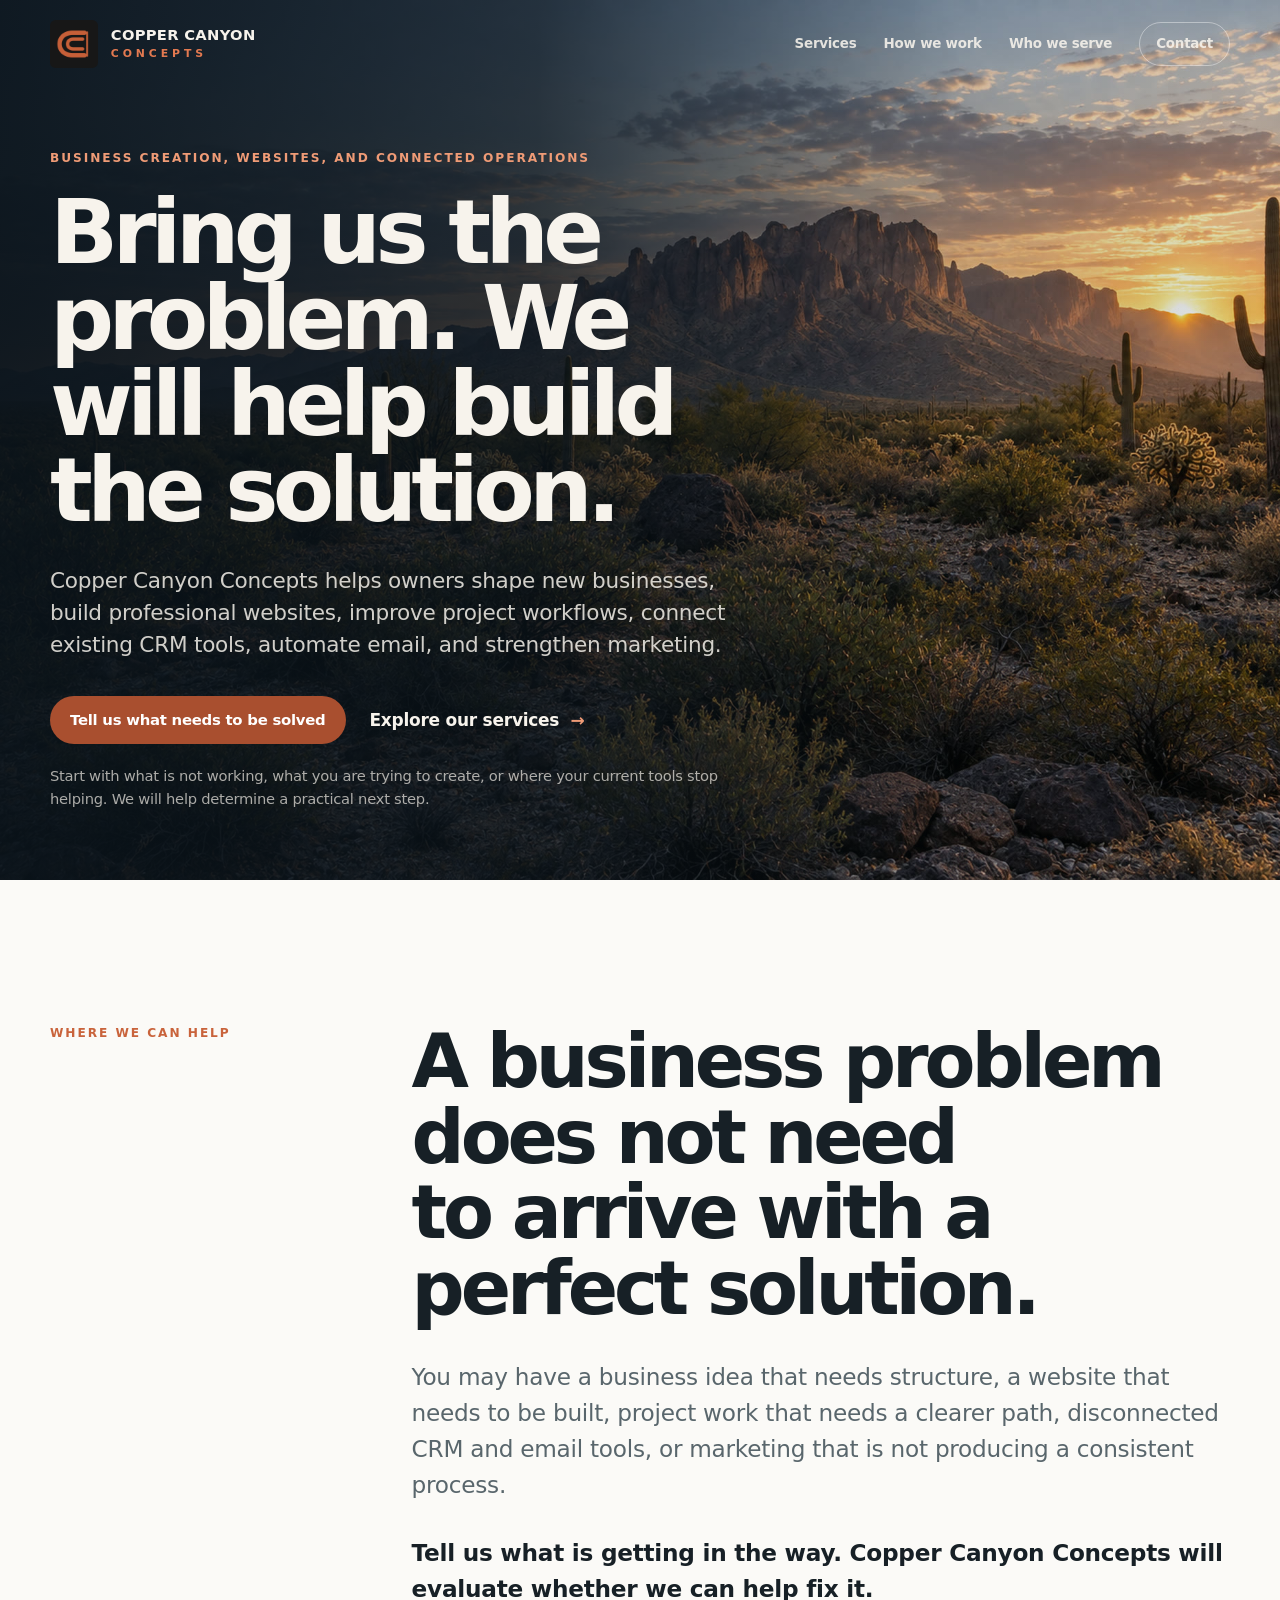
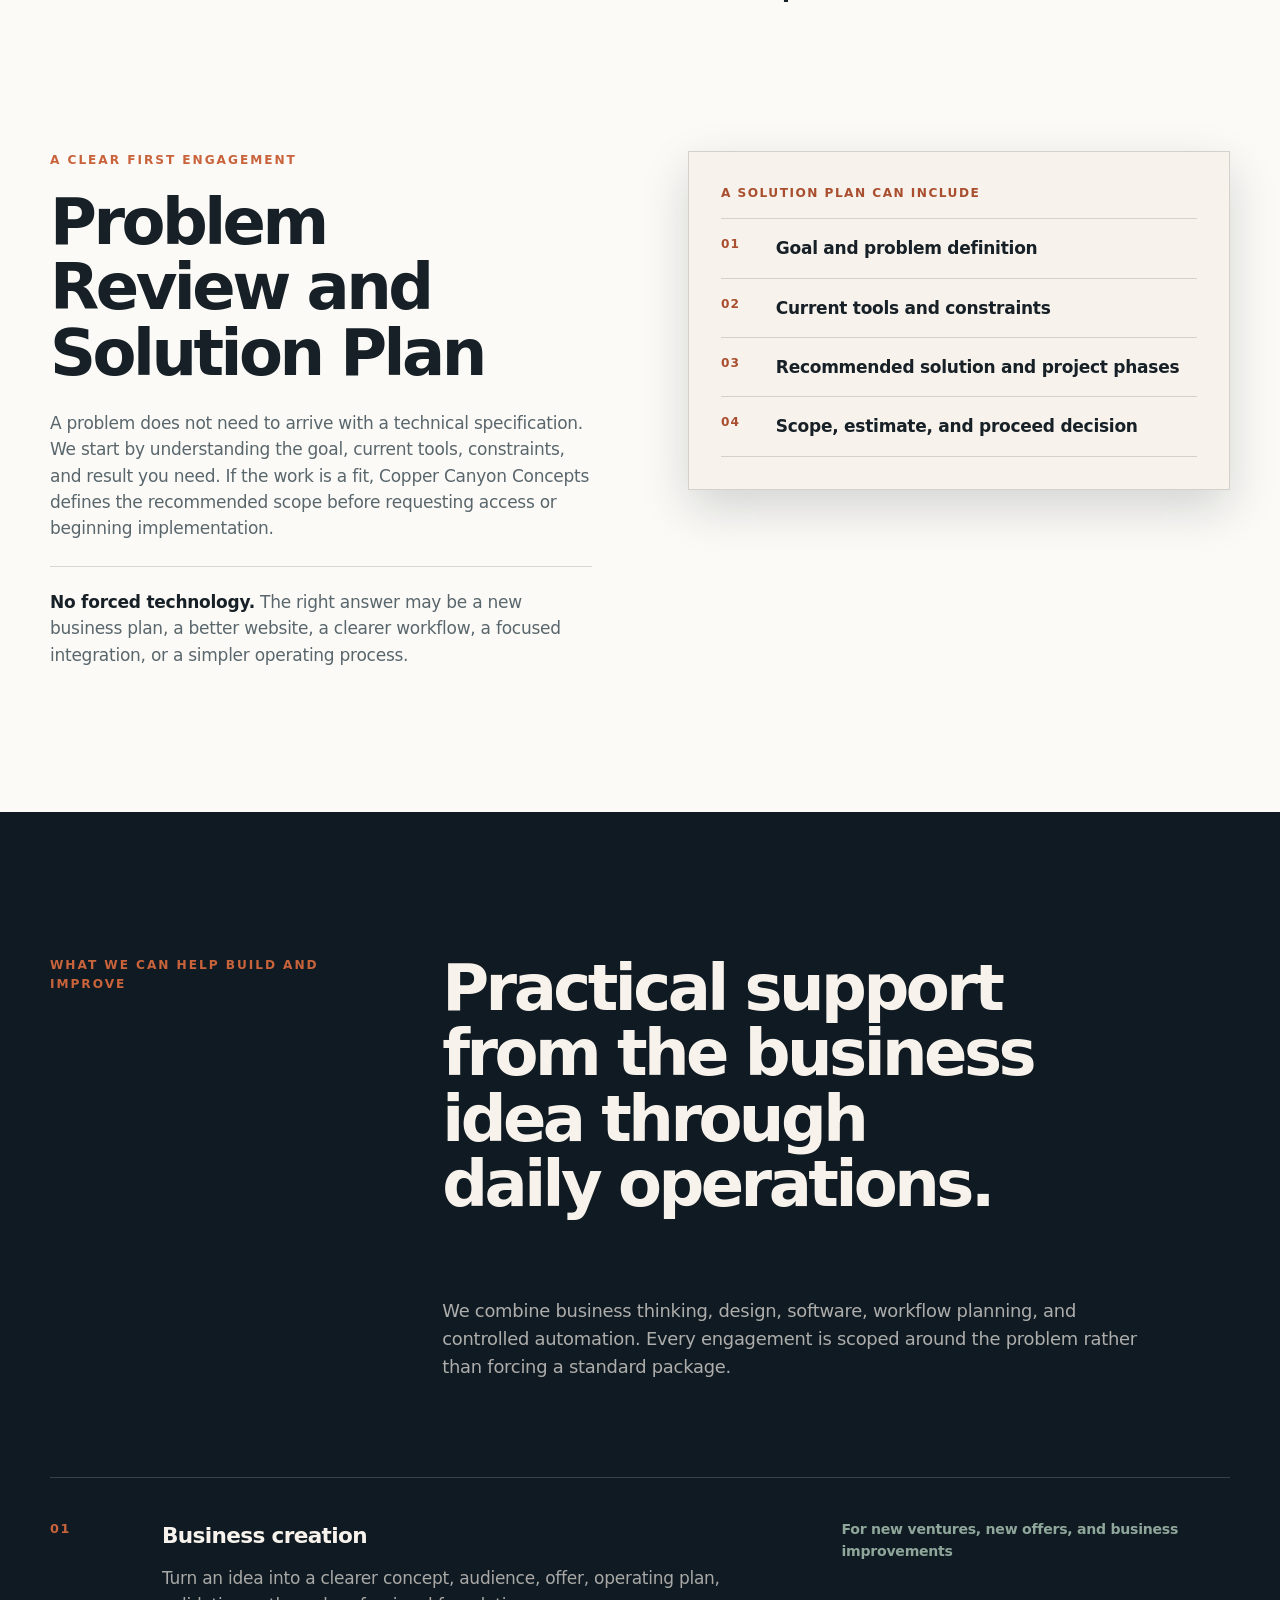
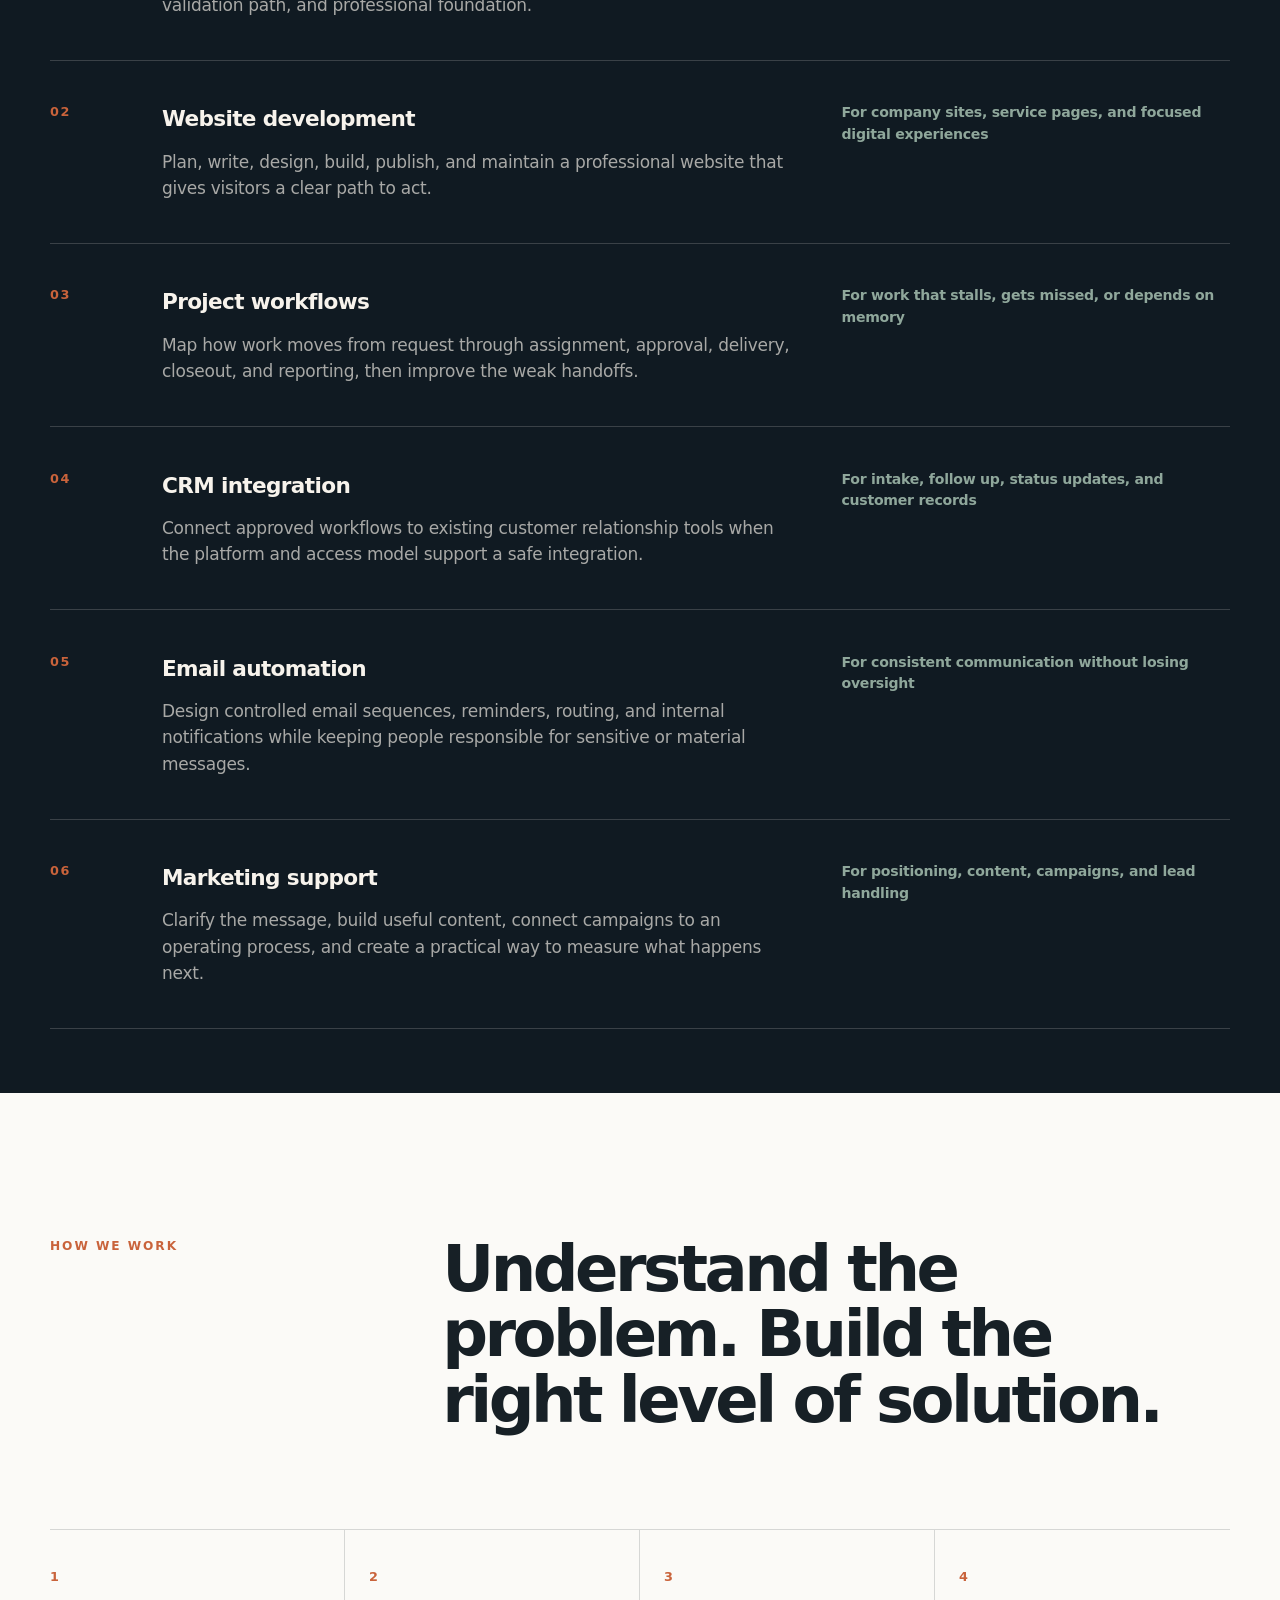
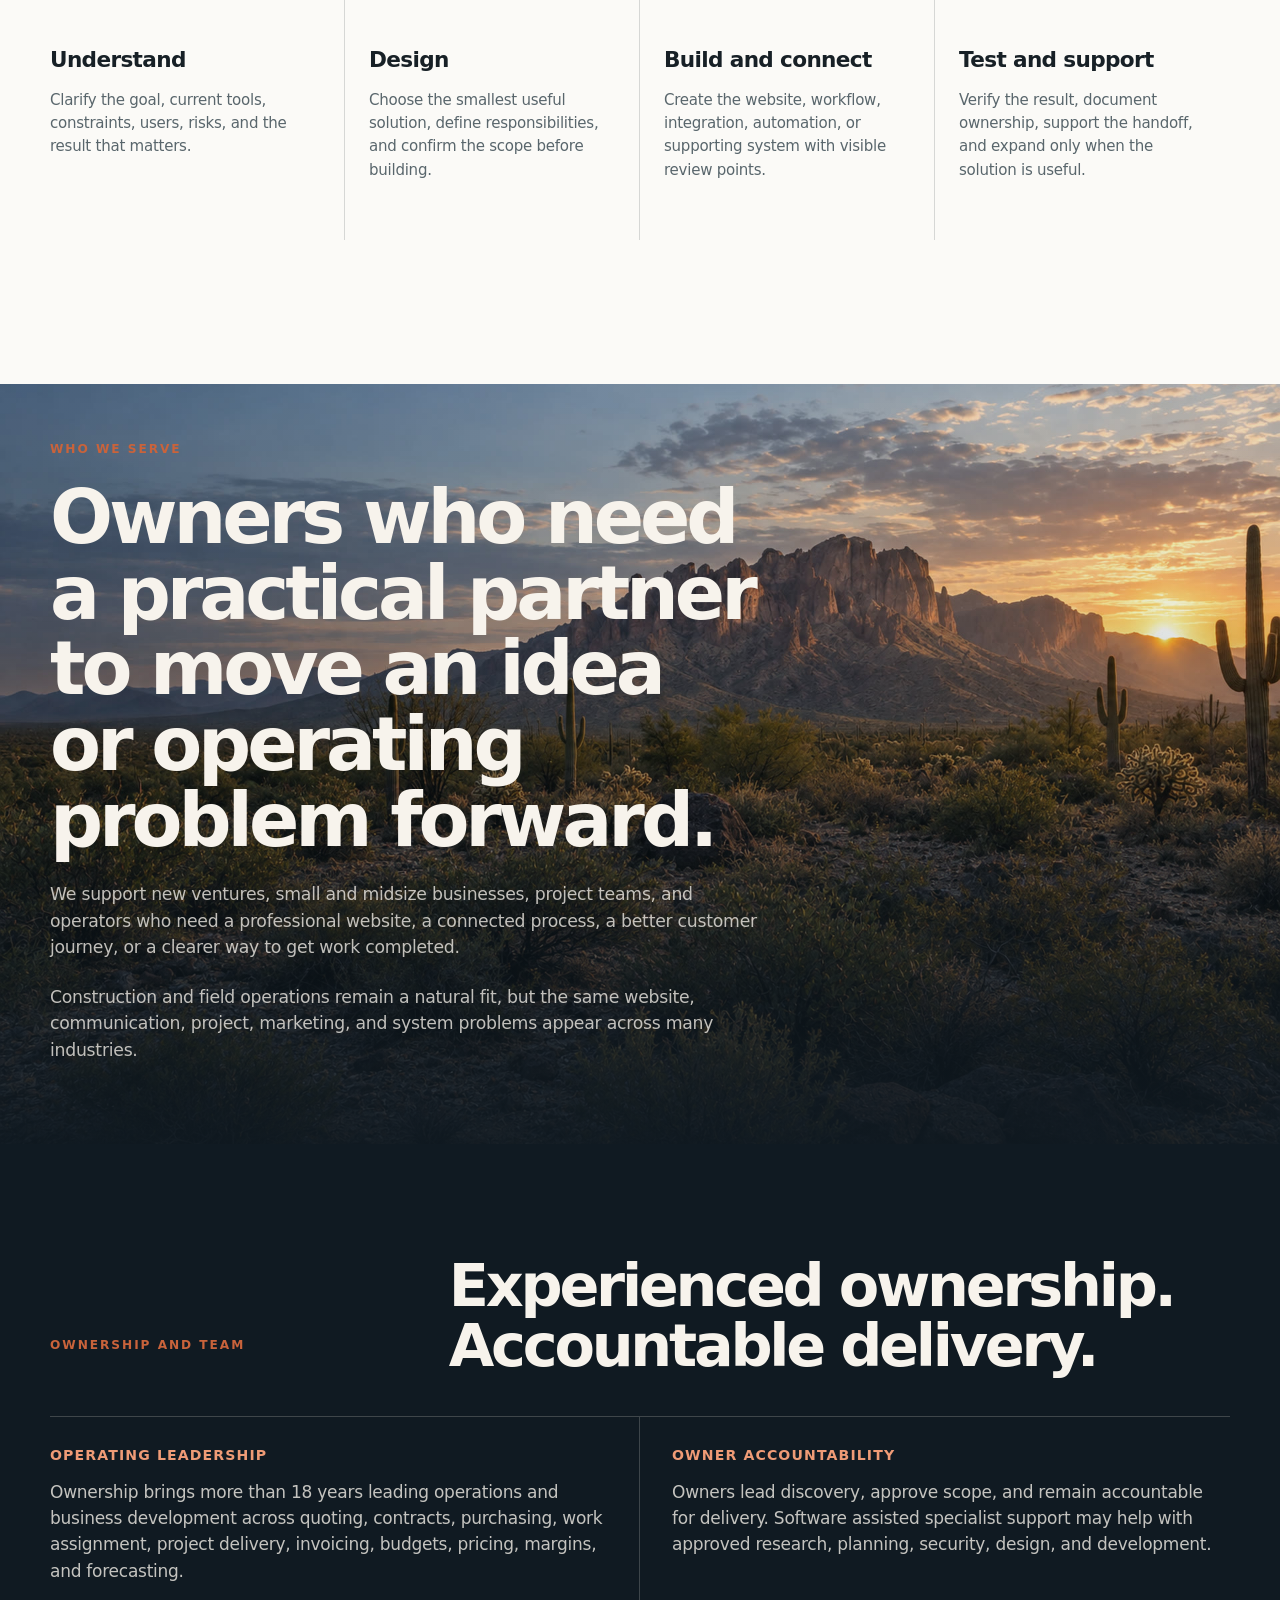
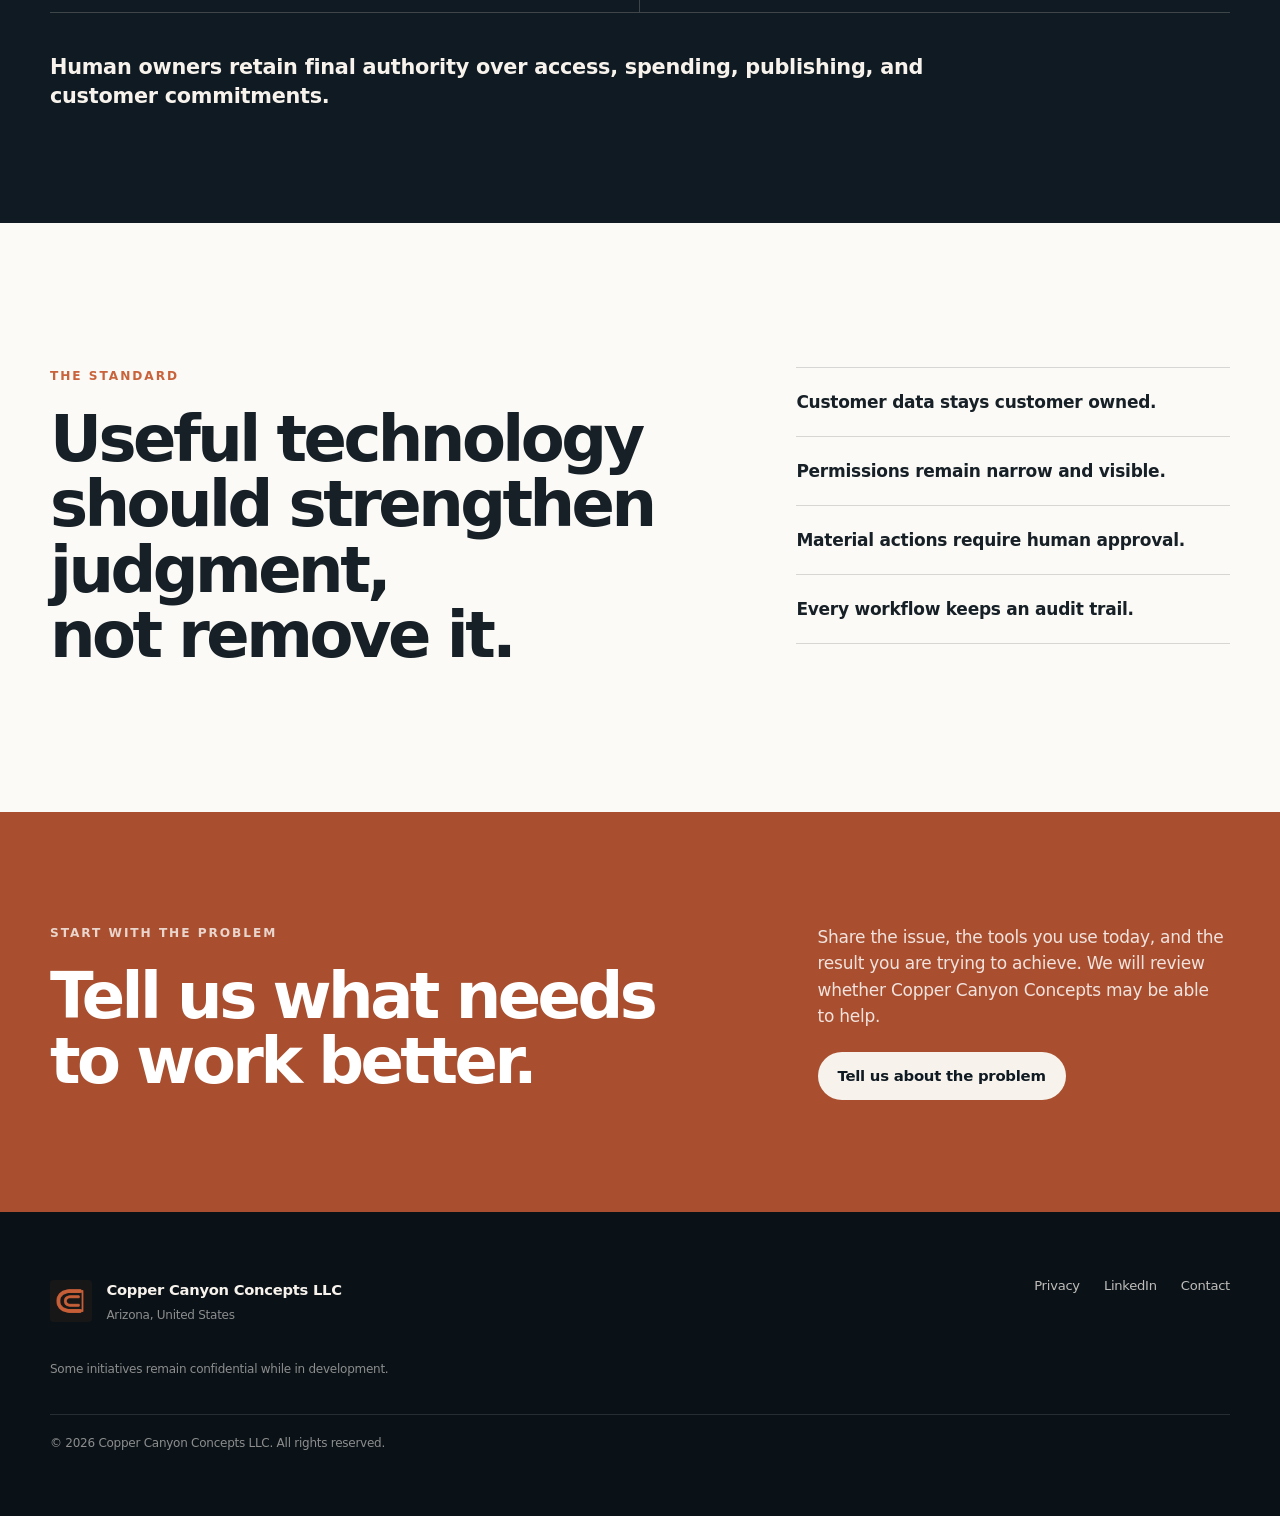
==== commit 9fde1829: "[verified] Tighten homepage sections and team layout" ====
--- a/index.html
+++ b/index.html
@@ -50,12 +50,6 @@
       </div>
     </section>
 
-    <section class="principles" aria-label="Operating principles">
-      <p>Start with the real problem</p>
-      <p>Human approval</p>
-      <p>Build for practical use</p>
-      <p>Owners stay in control</p>
-    </section>
 
     <section class="problem_section section_shell" aria-labelledby="problem_title">
       <div class="section_label">Where we can help</div>
@@ -76,13 +70,10 @@
       <div class="pilot_deliverables">
         <p class="deliverable_label">A solution plan can include</p>
         <ul role="list">
-          <li><span>01</span>Business goal and problem definition</li>
-          <li><span>02</span>Current tools and process map</li>
-          <li><span>03</span>Recommended solution and priorities</li>
-          <li><span>04</span>Integration and access requirements</li>
-          <li><span>05</span>Project phases and approval points</li>
-          <li><span>06</span>Implementation estimate</li>
-          <li><span>07</span>Proceed, revise, or stop decision</li>
+          <li><span>01</span>Goal and problem definition</li>
+          <li><span>02</span>Current tools and constraints</li>
+          <li><span>03</span>Recommended solution and project phases</li>
+          <li><span>04</span>Scope, estimate, and proceed decision</li>
         </ul>
       </div>
     </section>
@@ -153,53 +144,6 @@
       </div>
     </section>
 
-    <section class="sample_section section_shell" id="sample-workflow" aria-labelledby="sample_title">
-      <div class="sample_heading">
-        <div>
-          <p class="section_label">Illustrative sample, not client work</p>
-          <h2 id="sample_title">Closeout to Invoice Readiness</h2>
-        </div>
-        <p>This example shows how one bounded workflow could make missing records and approval status visible before final invoicing. No savings or performance result is claimed.</p>
-      </div>
-
-      <ol class="workflow_path" role="list" aria-label="Sample closeout to invoice workflow">
-        <li>
-          <span>01</span>
-          <h3>Work marked complete</h3>
-          <p>An accountable person starts the closeout check.</p>
-        </li>
-        <li>
-          <span>02</span>
-          <h3>Required records checked</h3>
-          <p>Expected photographs, documents, tests, and signatures are compared with the agreed list.</p>
-        </li>
-        <li>
-          <span>03</span>
-          <h3>Missing items routed</h3>
-          <p>Each gap is assigned to a named owner instead of remaining in a message thread.</p>
-        </li>
-        <li>
-          <span>04</span>
-          <h3>Human approval recorded</h3>
-          <p>A designated reviewer confirms completeness and decides whether exceptions are acceptable.</p>
-        </li>
-        <li>
-          <span>05</span>
-          <h3>Invoice ready packet prepared</h3>
-          <p>Approved records are organized for the existing billing process.</p>
-        </li>
-        <li>
-          <span>06</span>
-          <h3>Exceptions remain visible</h3>
-          <p>Open items, decisions, and timestamps remain available for review.</p>
-        </li>
-      </ol>
-
-      <div class="sample_guardrail">
-        <strong>What stays human</strong>
-        <p>People define the requirements, accept exceptions, approve completion, and authorize invoicing. Nothing is sent or approved automatically.</p>
-      </div>
-    </section>
 
     <section class="method_section section_shell" id="method" aria-labelledby="method_title">
       <div class="section_intro">
@@ -245,21 +189,21 @@
       <div class="section_shell team_layout">
         <div class="team_heading">
           <p class="section_label">Ownership and team</p>
-          <h2 id="team_title">Built by operators who know what execution requires.</h2>
+          <h2 id="team_title">Experienced ownership. Accountable delivery.</h2>
         </div>
 
         <div class="team_story">
           <div class="team_block">
-            <h3>Operating experience</h3>
-            <p>Ownership brings more than 18 years of operational leadership and business development experience. The experience covers marketing and quoting, purchase order management, contract preparation and review, work assignment, material tracking, and employee performance and reviews. It also includes project delivery, job completion, closeout, final invoicing, budgets, pricing, margins, and forecasting.</p>
+            <h3>Operating leadership</h3>
+            <p>Ownership brings more than 18 years leading operations and business development across quoting, contracts, purchasing, work assignment, project delivery, invoicing, budgets, pricing, margins, and forecasting.</p>
           </div>
           <div class="team_block">
-            <h3>Specialist support</h3>
-            <p>A supervised AI team supports finance, security, project planning, research, communications, and software development. Together, we examine problems from several angles, document decisions, and carry approved work through to a tested result.</p>
+            <h3>Owner accountability</h3>
+            <p>Owners lead discovery, approve scope, and remain accountable for delivery. Software assisted specialist support may help with approved research, planning, security, design, and development.</p>
           </div>
         </div>
 
-        <p class="team_standard">The owners set direction and retain final authority over spending, publishing, customer commitments, access, and material decisions.</p>
+        <p class="team_standard">Human owners retain final authority over access, spending, publishing, and customer commitments.</p>
       </div>
     </section>
 
--- a/styles.css
+++ b/styles.css
@@ -252,26 +252,6 @@
   color: #ef9b76;
 }
 
-.principles {
-  display: grid;
-  grid-template-columns: repeat(4, 1fr);
-  background: var(--warm_white);
-  border-bottom: 1px solid var(--line);
-}
-
-.principles p {
-  margin: 0;
-  padding: 1.35rem 1rem;
-  border-right: 1px solid var(--line);
-  text-align: center;
-  font-size: 0.8rem;
-  font-weight: 750;
-  letter-spacing: 0.04em;
-}
-
-.principles p:last-child {
-  border-right: 0;
-}
 
 .section_shell {
   width: min(calc(100% - 3rem), var(--max));
@@ -452,88 +432,6 @@
   font-weight: 700;
 }
 
-.sample_section {
-  padding-top: 9rem;
-  padding-bottom: 2rem;
-}
-
-.sample_heading {
-  display: grid;
-  grid-template-columns: 1.35fr 0.65fr;
-  gap: 5rem;
-  align-items: end;
-}
-
-.sample_heading h2 {
-  max-width: 760px;
-  margin: 0;
-  font-size: clamp(2.5rem, 5vw, 4.7rem);
-  font-weight: 650;
-  letter-spacing: -0.055em;
-  line-height: 1.02;
-  text-wrap: balance;
-}
-
-.sample_heading > p {
-  margin: 0;
-  color: var(--muted);
-}
-
-.workflow_path {
-  display: grid;
-  grid-template-columns: repeat(3, 1fr);
-  margin: 5rem 0 0;
-  padding: 0;
-  list-style: none;
-  border-top: 1px solid var(--line);
-  border-left: 1px solid var(--line);
-}
-
-.workflow_path li {
-  min-height: 250px;
-  padding: 1.7rem;
-  border-right: 1px solid var(--line);
-  border-bottom: 1px solid var(--line);
-  background: var(--warm_white);
-}
-
-.workflow_path li > span {
-  color: var(--copper_dark);
-  font-size: 0.76rem;
-  font-weight: 800;
-  letter-spacing: 0.1em;
-}
-
-.workflow_path h3 {
-  margin: 2.5rem 0 0;
-  font-size: 1.25rem;
-  letter-spacing: -0.03em;
-}
-
-.workflow_path p {
-  margin: 0.8rem 0 0;
-  color: var(--muted);
-  font-size: 0.92rem;
-}
-
-.sample_guardrail {
-  display: grid;
-  grid-template-columns: 180px 1fr;
-  gap: 2rem;
-  margin-top: 1.5rem;
-  padding: 1.5rem;
-  border-left: 4px solid var(--copper);
-  background: rgba(201, 99, 59, 0.08);
-}
-
-.sample_guardrail strong,
-.sample_guardrail p {
-  margin: 0;
-}
-
-.sample_guardrail strong {
-  color: var(--copper_dark);
-}
 
 .method_section {
   padding-top: 9rem;
@@ -615,32 +513,48 @@
 }
 
 .team_section {
-  padding: 9rem 0;
+  padding: 7rem 0;
   background: var(--basalt);
   color: var(--warm_white);
 }
 
 .team_layout {
   display: grid;
-  grid-template-columns: 0.9fr 1.1fr;
-  gap: 2rem 6rem;
+  grid-template-columns: 1fr;
+  gap: 2.5rem;
+}
+
+.team_heading {
+  display: grid;
+  grid-template-columns: 0.6fr 1.4fr;
+  gap: 4rem;
+  align-items: end;
 }
 
 .team_heading h2 {
-  max-width: 620px;
-  font-size: clamp(2.7rem, 5vw, 4.8rem);
+  max-width: 900px;
+  margin: 0;
+  font-size: clamp(2.5rem, 4.6vw, 4.2rem);
+  letter-spacing: -0.055em;
+  line-height: 1.02;
 }
 
 .team_story {
+  display: grid;
+  grid-template-columns: 1fr 1fr;
   border-top: 1px solid rgba(247, 243, 236, 0.2);
+  border-bottom: 1px solid rgba(247, 243, 236, 0.2);
 }
 
 .team_block {
-  display: grid;
-  grid-template-columns: 170px 1fr;
-  gap: 2rem;
-  padding: 2rem 0;
-  border-bottom: 1px solid rgba(247, 243, 236, 0.2);
+  padding: 1.75rem 2rem 1.75rem 0;
+  border-right: 1px solid rgba(247, 243, 236, 0.2);
+}
+
+.team_block + .team_block {
+  padding-right: 0;
+  padding-left: 2rem;
+  border-right: 0;
 }
 
 .team_block h3,
@@ -656,16 +570,16 @@
 }
 
 .team_block p {
+  max-width: 560px;
+  margin-top: 0.75rem;
   color: rgba(247, 243, 236, 0.78);
 }
 
 .team_standard {
-  grid-column: 2;
-  max-width: 760px;
-  margin: 2rem 0 0;
-  padding-top: 2rem;
-  border-top: 1px solid rgba(247, 243, 236, 0.2);
-  font-size: clamp(1.25rem, 2vw, 1.65rem);
+  grid-column: 1;
+  max-width: 900px;
+  margin: 0;
+  font-size: clamp(1.05rem, 1.8vw, 1.3rem);
   font-weight: 650;
   line-height: 1.4;
 }
@@ -1167,7 +1081,6 @@
   .problem_section,
   .pilot_section,
   .section_intro,
-  .sample_heading,
   .team_layout,
   .control_section,
   .contact_section {
@@ -1180,8 +1093,9 @@
     gap: 4rem;
   }
 
-  .team_standard {
-    grid-column: 1;
+  .team_heading {
+    grid-template-columns: 1fr;
+    gap: 1.5rem;
   }
 
   .dark_intro > p:last-child {
@@ -1200,9 +1114,6 @@
     grid-template-columns: 1fr 1fr;
   }
 
-  .workflow_path {
-    grid-template-columns: 1fr 1fr;
-  }
 
   .method_steps li:nth-child(2) {
     border-right: 0;
@@ -1286,17 +1197,6 @@
     gap: 1rem;
   }
 
-  .principles {
-    grid-template-columns: 1fr 1fr;
-  }
-
-  .principles p:nth-child(2) {
-    border-right: 0;
-  }
-
-  .principles p:nth-child(n + 3) {
-    border-top: 1px solid var(--line);
-  }
 
   .section_shell {
     width: min(calc(100% - 2rem), var(--max));
@@ -1330,19 +1230,6 @@
     margin-top: 4rem;
   }
 
-  .workflow_path {
-    grid-template-columns: 1fr;
-    margin-top: 3rem;
-  }
-
-  .workflow_path li {
-    min-height: 0;
-  }
-
-  .sample_guardrail {
-    grid-template-columns: 1fr;
-    gap: 0.6rem;
-  }
 
   .method_steps li,
   .method_steps li:not(:first-child) {
@@ -1368,13 +1255,19 @@
     width: min(calc(100% - 2rem), var(--max));
   }
 
-  .team_block {
+  .team_story {
     grid-template-columns: 1fr;
-    gap: 0.8rem;
-  }
-
-  .team_standard {
-    grid-column: 1;
+  }
+
+  .team_block,
+  .team_block + .team_block {
+    padding: 1.5rem 0;
+    border-right: 0;
+    border-bottom: 1px solid rgba(247, 243, 236, 0.2);
+  }
+
+  .team_block + .team_block {
+    border-bottom: 0;
   }
 
   .contact_section {
